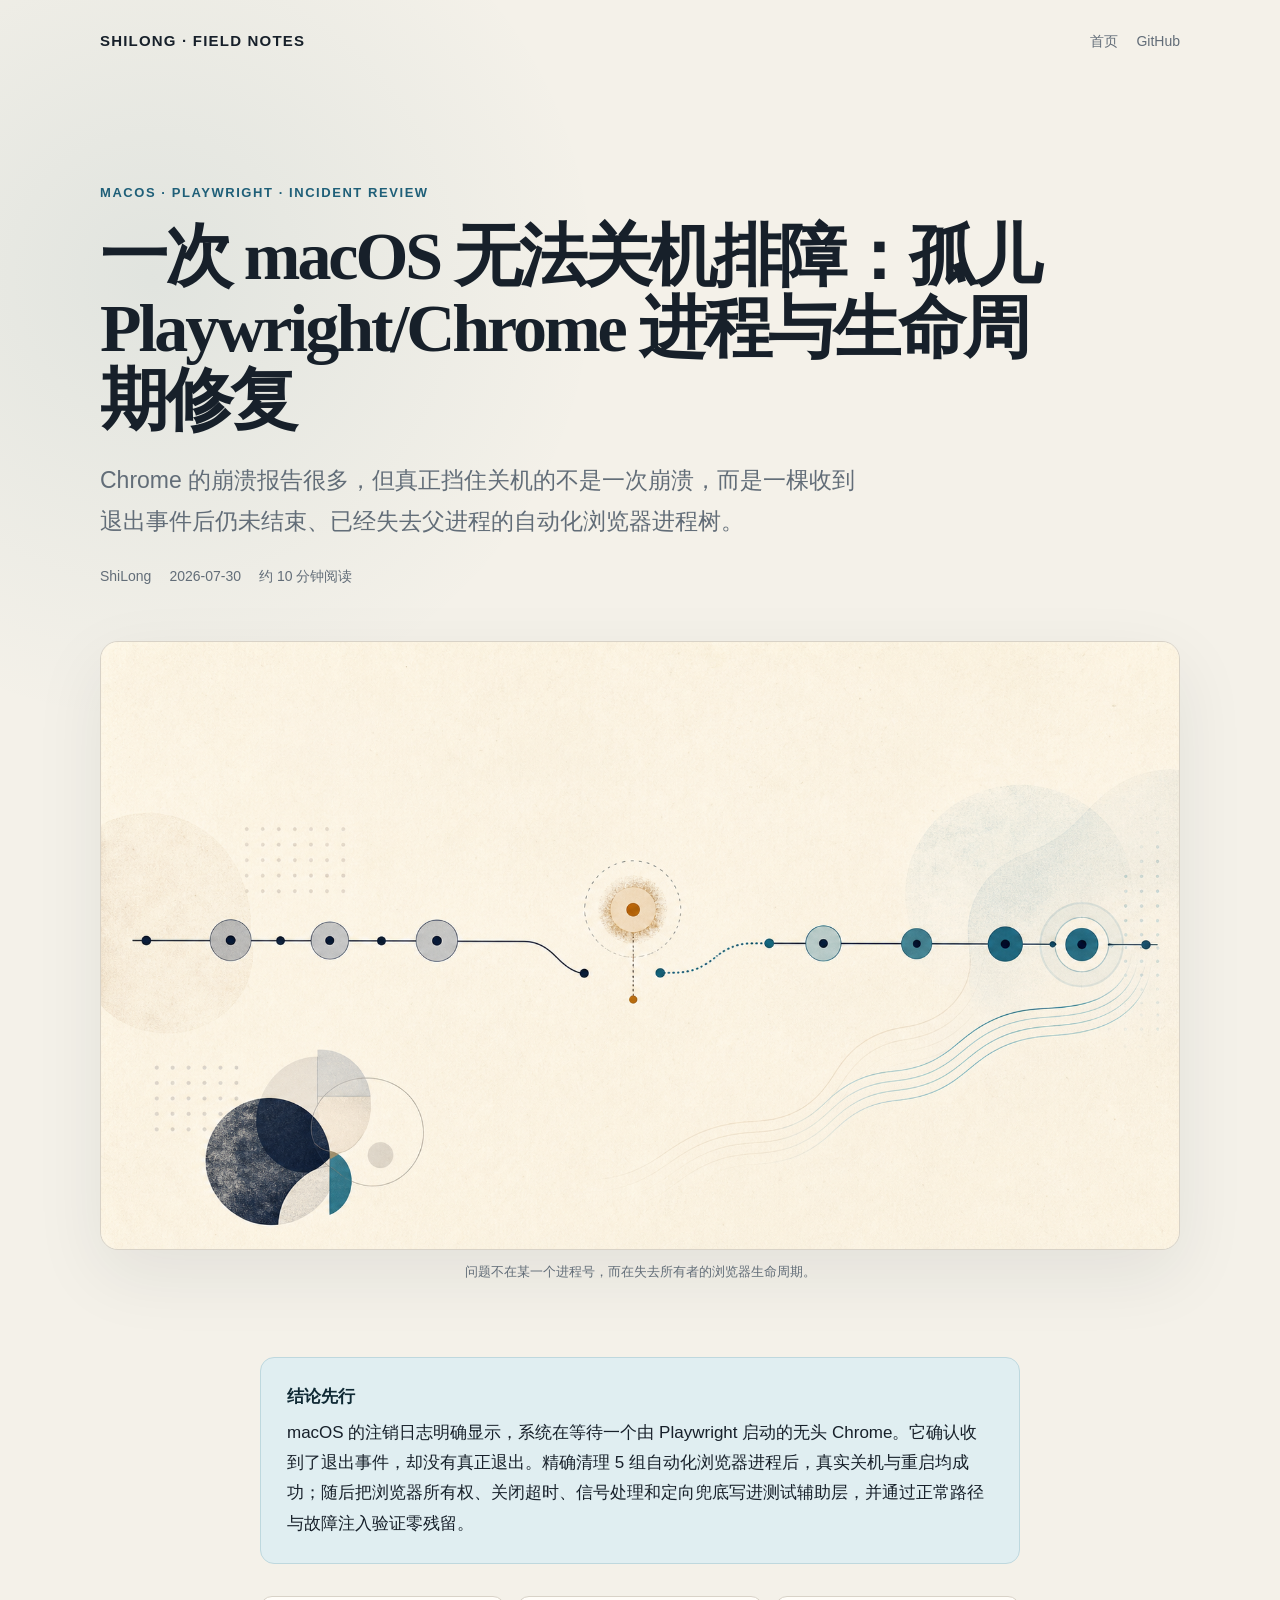
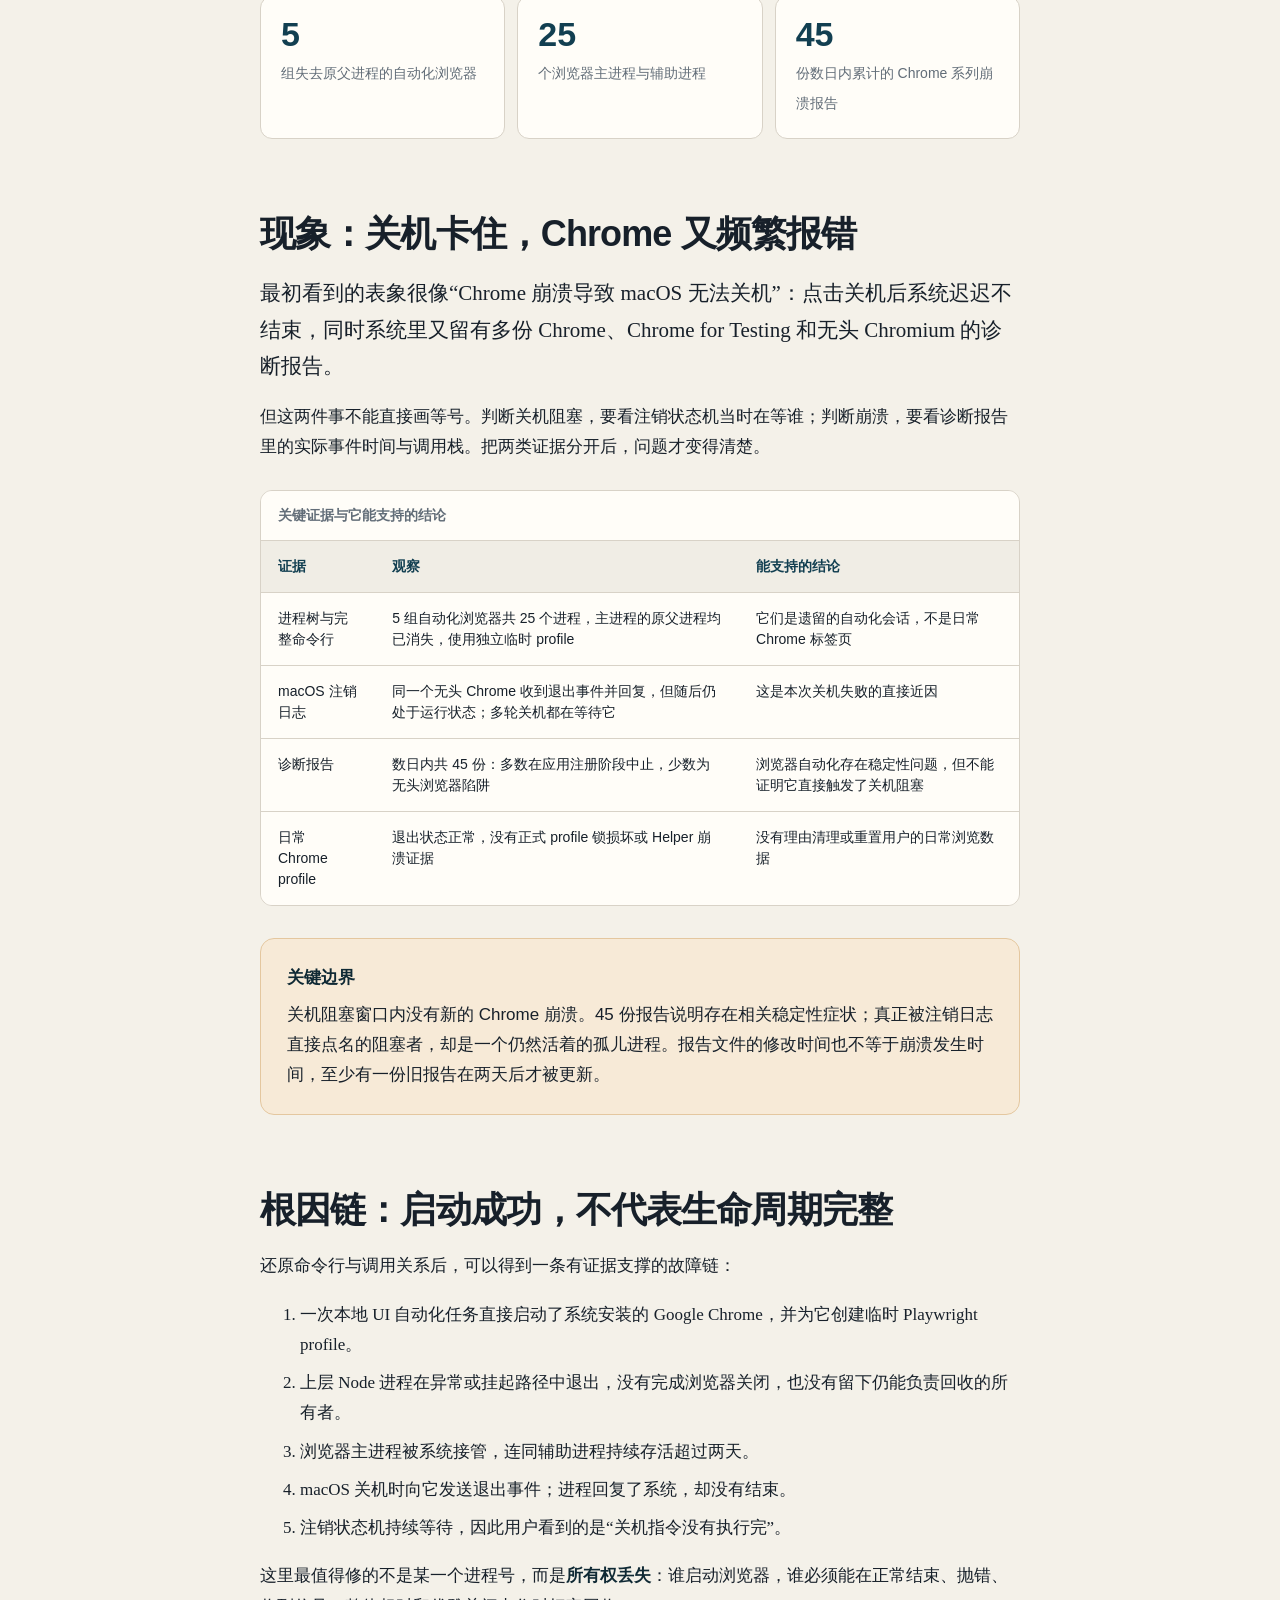
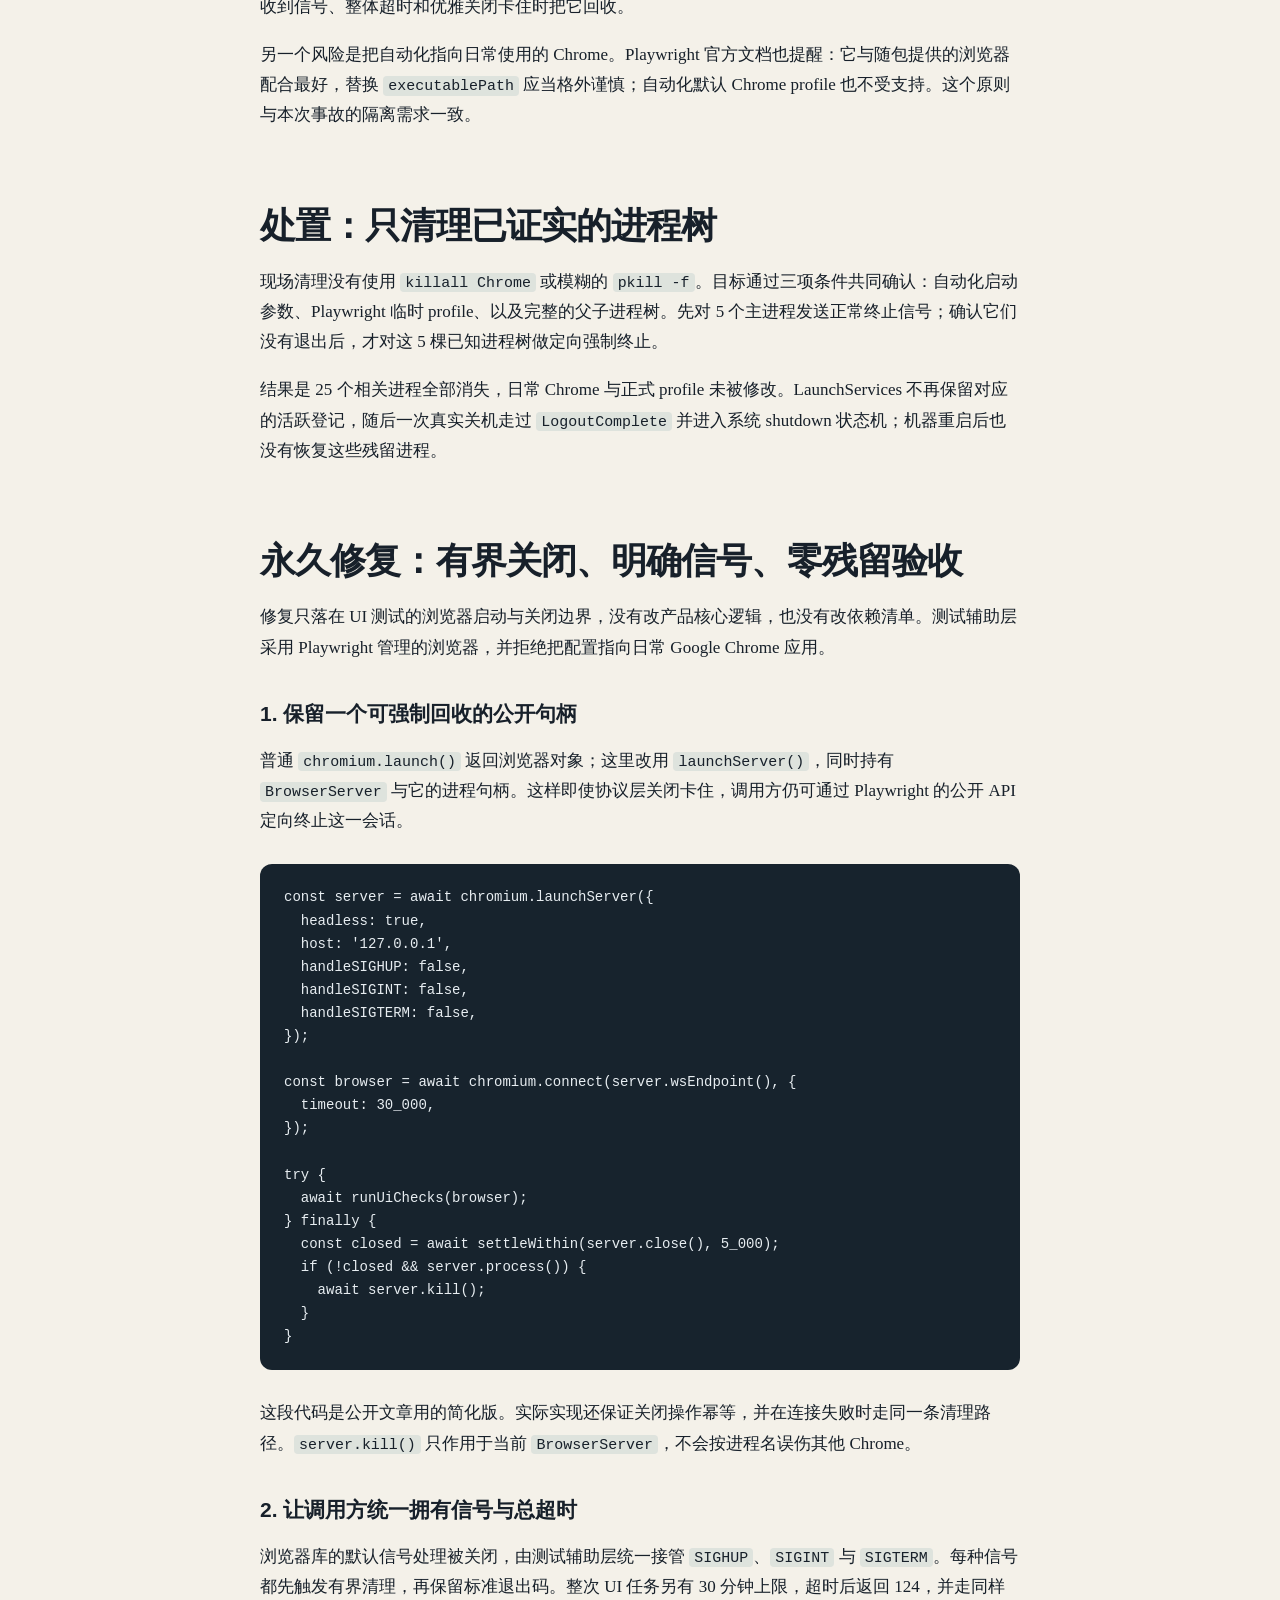
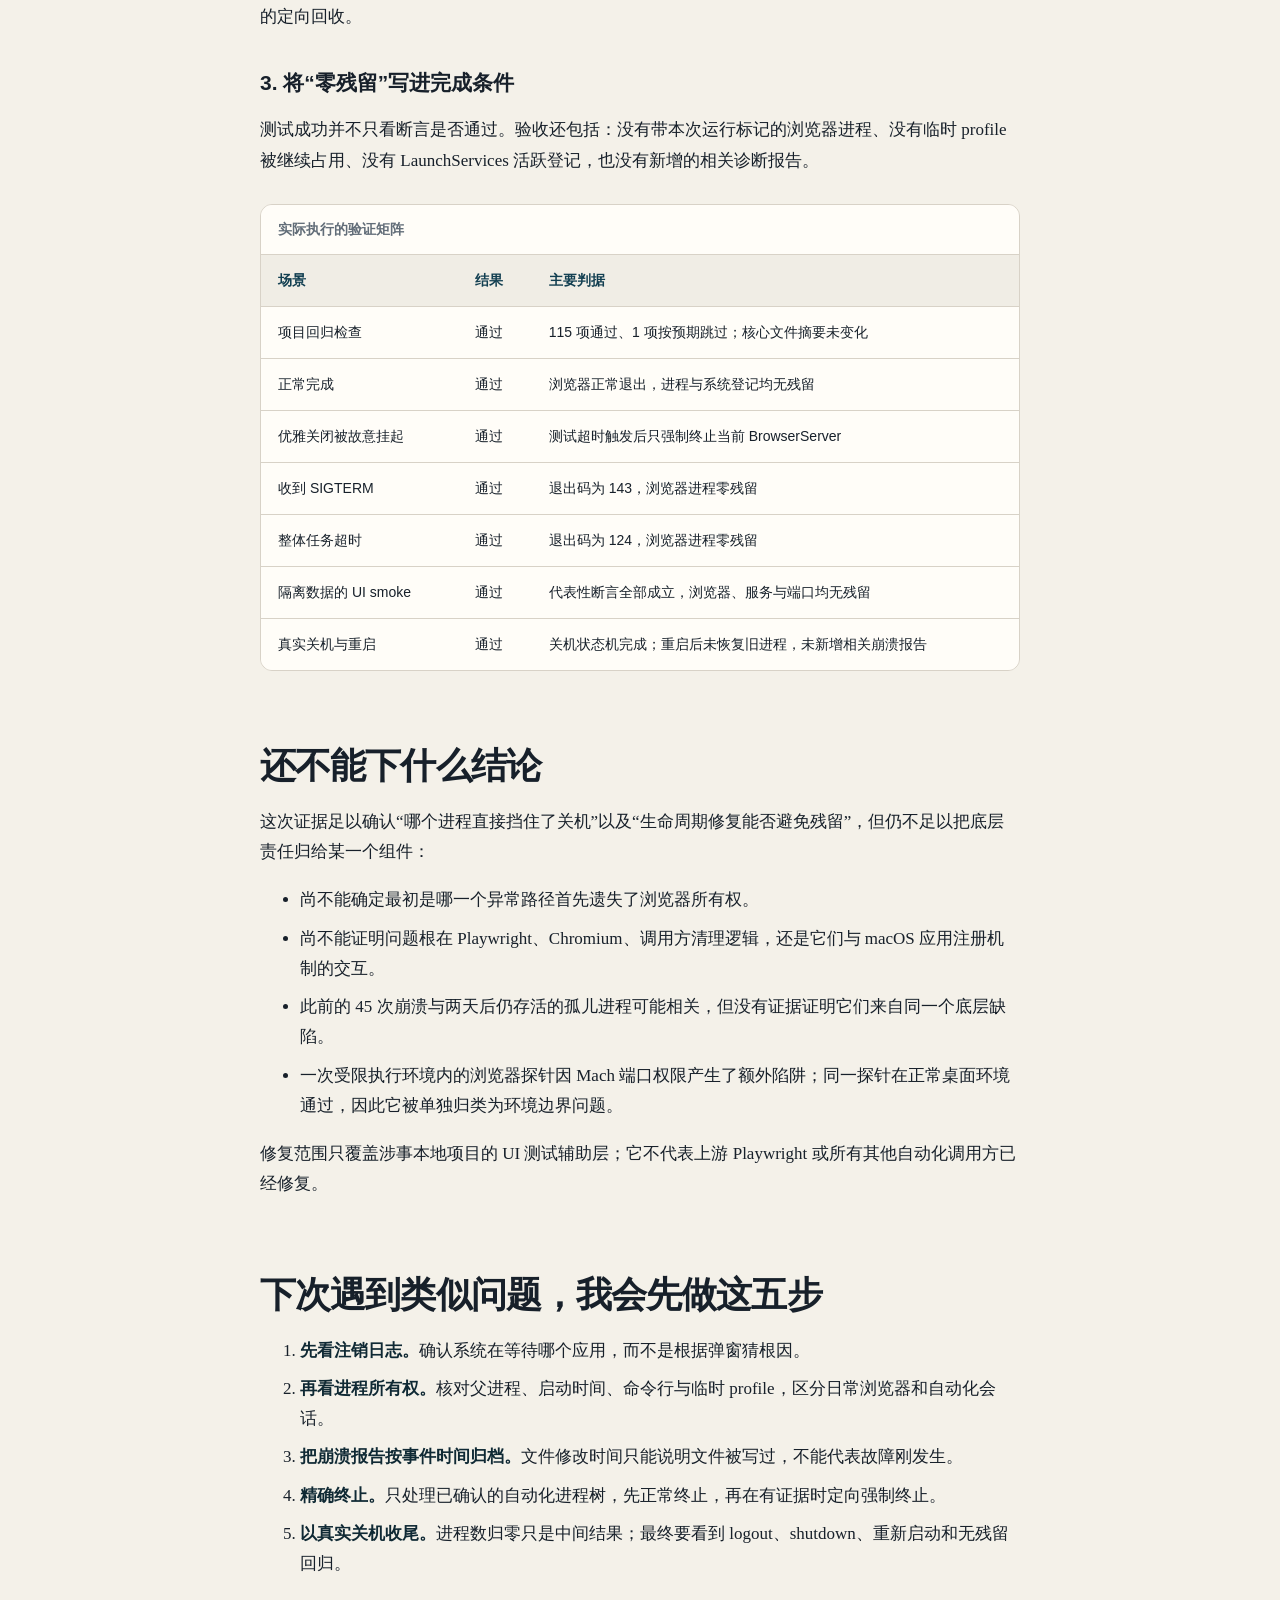
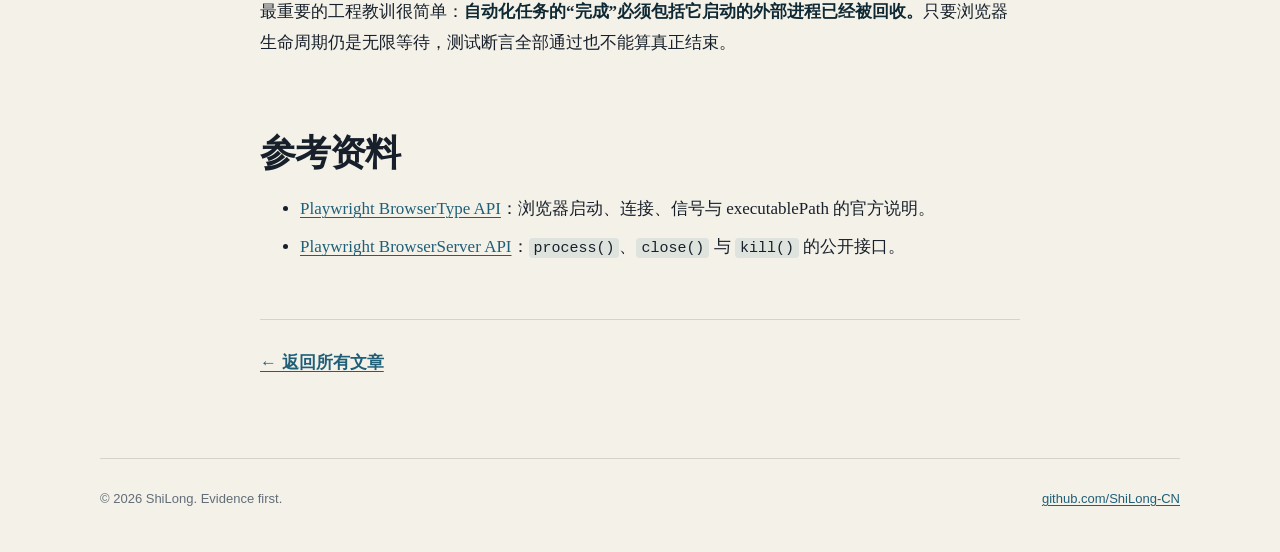
==== posts/macos-shutdown-playwright-chrome/index.html @ 4152e501 "Publish incident review blog" ====
<!doctype html>
<html lang="zh-CN">
<head>
  <meta charset="utf-8">
  <meta name="viewport" content="width=device-width, initial-scale=1">
  <title>一次 macOS 无法关机排障：孤儿 Playwright/Chrome 进程与生命周期修复</title>
  <meta name="description" content="从注销日志、崩溃报告和进程树出发，定位阻塞 macOS 关机的孤儿 Playwright/Chrome 进程，并用有界关闭与故障注入完成修复。">
  <meta name="theme-color" content="#f4f1e9">
  <link rel="icon" href="../../assets/favicon.svg" type="image/svg+xml">
  <link rel="canonical" href="https://shilong-cn.github.io/posts/macos-shutdown-playwright-chrome/">
  <meta property="og:type" content="article">
  <meta property="og:title" content="一次 macOS 无法关机排障：孤儿 Playwright/Chrome 进程与生命周期修复">
  <meta property="og:description" content="区分浏览器崩溃与仍在存活的关机阻塞进程，再用可复现的故障注入验证生命周期修复。">
  <meta property="og:url" content="https://shilong-cn.github.io/posts/macos-shutdown-playwright-chrome/">
  <meta property="og:image" content="https://shilong-cn.github.io/assets/macos-shutdown-playwright-chrome.png">
  <meta property="og:image:width" content="1672">
  <meta property="og:image:height" content="941">
  <meta property="og:image:alt" content="一条进程流被孤立节点中断后重新连接的抽象插画">
  <meta property="article:published_time" content="2026-07-30">
  <meta property="article:author" content="ShiLong">
  <meta name="twitter:card" content="summary">
  <meta name="twitter:image" content="https://shilong-cn.github.io/assets/macos-shutdown-playwright-chrome.png">
  <link rel="stylesheet" href="../../assets/styles.css">
  <script type="application/ld+json">
  {
    "@context": "https://schema.org",
    "@type": "BlogPosting",
    "headline": "一次 macOS 无法关机排障：孤儿 Playwright/Chrome 进程与生命周期修复",
    "description": "从注销日志、崩溃报告和进程树出发，定位阻塞 macOS 关机的孤儿 Playwright/Chrome 进程，并用有界关闭与故障注入完成修复。",
    "datePublished": "2026-07-30",
    "dateModified": "2026-07-30",
    "author": {
      "@type": "Person",
      "name": "ShiLong",
      "url": "https://github.com/ShiLong-CN"
    },
    "mainEntityOfPage": "https://shilong-cn.github.io/posts/macos-shutdown-playwright-chrome/"
  }
  </script>
</head>
<body>
  <a class="skip-link" href="#article">跳到正文</a>
  <header class="site-header">
    <a class="brand" href="../../">ShiLong · Field Notes</a>
    <nav class="site-nav" aria-label="主导航">
      <a href="../../">首页</a>
      <a href="https://github.com/ShiLong-CN" rel="me">GitHub</a>
    </nav>
  </header>

  <main id="article" class="article-shell">
    <article>
      <header class="article-header">
        <p class="eyebrow">macOS · Playwright · Incident review</p>
        <h1>一次 macOS 无法关机排障：孤儿 Playwright/Chrome 进程与生命周期修复</h1>
        <p class="article-deck">Chrome 的崩溃报告很多，但真正挡住关机的不是一次崩溃，而是一棵收到退出事件后仍未结束、已经失去父进程的自动化浏览器进程树。</p>
        <div class="article-meta">
          <span>ShiLong</span>
          <time datetime="2026-07-30">2026-07-30</time>
          <span>约 10 分钟阅读</span>
        </div>
      </header>

      <figure class="article-cover">
        <img src="../../assets/macos-shutdown-playwright-chrome.png" width="1672" height="941" alt="一条进程流被孤立节点中断，随后重新接回稳定路径的抽象插画" fetchpriority="high">
        <figcaption>问题不在某一个进程号，而在失去所有者的浏览器生命周期。</figcaption>
      </figure>

      <div class="article-body">
        <aside class="summary-box" aria-label="结论摘要">
          <strong>结论先行</strong>
          macOS 的注销日志明确显示，系统在等待一个由 Playwright 启动的无头 Chrome。它确认收到了退出事件，却没有真正退出。精确清理 5 组自动化浏览器进程后，真实关机与重启均成功；随后把浏览器所有权、关闭超时、信号处理和定向兜底写进测试辅助层，并通过正常路径与故障注入验证零残留。
        </aside>

        <div class="evidence-grid" aria-label="关键数字">
          <div class="metric"><b>5</b><span>组失去原父进程的自动化浏览器</span></div>
          <div class="metric"><b>25</b><span>个浏览器主进程与辅助进程</span></div>
          <div class="metric"><b>45</b><span>份数日内累计的 Chrome 系列崩溃报告</span></div>
        </div>

        <h2 id="symptom">现象：关机卡住，Chrome 又频繁报错</h2>

        <p>最初看到的表象很像“Chrome 崩溃导致 macOS 无法关机”：点击关机后系统迟迟不结束，同时系统里又留有多份 Chrome、Chrome for Testing 和无头 Chromium 的诊断报告。</p>

        <p>但这两件事不能直接画等号。判断关机阻塞，要看注销状态机当时在等谁；判断崩溃，要看诊断报告里的实际事件时间与调用栈。把两类证据分开后，问题才变得清楚。</p>

        <div class="table-wrap" role="region" aria-label="关键证据表" tabindex="0">
          <table>
            <caption>关键证据与它能支持的结论</caption>
            <thead>
              <tr>
                <th scope="col">证据</th>
                <th scope="col">观察</th>
                <th scope="col">能支持的结论</th>
              </tr>
            </thead>
            <tbody>
              <tr>
                <td>进程树与完整命令行</td>
                <td>5 组自动化浏览器共 25 个进程，主进程的原父进程均已消失，使用独立临时 profile</td>
                <td>它们是遗留的自动化会话，不是日常 Chrome 标签页</td>
              </tr>
              <tr>
                <td>macOS 注销日志</td>
                <td>同一个无头 Chrome 收到退出事件并回复，但随后仍处于运行状态；多轮关机都在等待它</td>
                <td>这是本次关机失败的直接近因</td>
              </tr>
              <tr>
                <td>诊断报告</td>
                <td>数日内共 45 份：多数在应用注册阶段中止，少数为无头浏览器陷阱</td>
                <td>浏览器自动化存在稳定性问题，但不能证明它直接触发了关机阻塞</td>
              </tr>
              <tr>
                <td>日常 Chrome profile</td>
                <td>退出状态正常，没有正式 profile 锁损坏或 Helper 崩溃证据</td>
                <td>没有理由清理或重置用户的日常浏览数据</td>
              </tr>
            </tbody>
          </table>
        </div>

        <aside class="boundary-box" aria-label="因果边界">
          <strong>关键边界</strong>
          关机阻塞窗口内没有新的 Chrome 崩溃。45 份报告说明存在相关稳定性症状；真正被注销日志直接点名的阻塞者，却是一个仍然活着的孤儿进程。报告文件的修改时间也不等于崩溃发生时间，至少有一份旧报告在两天后才被更新。
        </aside>

        <h2 id="chain">根因链：启动成功，不代表生命周期完整</h2>

        <p>还原命令行与调用关系后，可以得到一条有证据支撑的故障链：</p>

        <ol>
          <li>一次本地 UI 自动化任务直接启动了系统安装的 Google Chrome，并为它创建临时 Playwright profile。</li>
          <li>上层 Node 进程在异常或挂起路径中退出，没有完成浏览器关闭，也没有留下仍能负责回收的所有者。</li>
          <li>浏览器主进程被系统接管，连同辅助进程持续存活超过两天。</li>
          <li>macOS 关机时向它发送退出事件；进程回复了系统，却没有结束。</li>
          <li>注销状态机持续等待，因此用户看到的是“关机指令没有执行完”。</li>
        </ol>

        <p>这里最值得修的不是某一个进程号，而是<strong>所有权丢失</strong>：谁启动浏览器，谁必须能在正常结束、抛错、收到信号、整体超时和优雅关闭卡住时把它回收。</p>

        <p>另一个风险是把自动化指向日常使用的 Chrome。Playwright 官方文档也提醒：它与随包提供的浏览器配合最好，替换 <code>executablePath</code> 应当格外谨慎；自动化默认 Chrome profile 也不受支持。这个原则与本次事故的隔离需求一致。</p>

        <h2 id="cleanup">处置：只清理已证实的进程树</h2>

        <p>现场清理没有使用 <code>killall Chrome</code> 或模糊的 <code>pkill -f</code>。目标通过三项条件共同确认：自动化启动参数、Playwright 临时 profile、以及完整的父子进程树。先对 5 个主进程发送正常终止信号；确认它们没有退出后，才对这 5 棵已知进程树做定向强制终止。</p>

        <p>结果是 25 个相关进程全部消失，日常 Chrome 与正式 profile 未被修改。LaunchServices 不再保留对应的活跃登记，随后一次真实关机走过 <code>LogoutComplete</code> 并进入系统 shutdown 状态机；机器重启后也没有恢复这些残留进程。</p>

        <h2 id="fix">永久修复：有界关闭、明确信号、零残留验收</h2>

        <p>修复只落在 UI 测试的浏览器启动与关闭边界，没有改产品核心逻辑，也没有改依赖清单。测试辅助层采用 Playwright 管理的浏览器，并拒绝把配置指向日常 Google Chrome 应用。</p>

        <h3>1. 保留一个可强制回收的公开句柄</h3>

        <p>普通 <code>chromium.launch()</code> 返回浏览器对象；这里改用 <code>launchServer()</code>，同时持有 <code>BrowserServer</code> 与它的进程句柄。这样即使协议层关闭卡住，调用方仍可通过 Playwright 的公开 API 定向终止这一会话。</p>

        <pre tabindex="0" aria-label="简化后的 Playwright 生命周期代码"><code>const server = await chromium.launchServer({
  headless: true,
  host: '127.0.0.1',
  handleSIGHUP: false,
  handleSIGINT: false,
  handleSIGTERM: false,
});

const browser = await chromium.connect(server.wsEndpoint(), {
  timeout: 30_000,
});

try {
  await runUiChecks(browser);
} finally {
  const closed = await settleWithin(server.close(), 5_000);
  if (!closed &amp;&amp; server.process()) {
    await server.kill();
  }
}</code></pre>

        <p>这段代码是公开文章用的简化版。实际实现还保证关闭操作幂等，并在连接失败时走同一条清理路径。<code>server.kill()</code> 只作用于当前 <code>BrowserServer</code>，不会按进程名误伤其他 Chrome。</p>

        <h3>2. 让调用方统一拥有信号与总超时</h3>

        <p>浏览器库的默认信号处理被关闭，由测试辅助层统一接管 <code>SIGHUP</code>、<code>SIGINT</code> 与 <code>SIGTERM</code>。每种信号都先触发有界清理，再保留标准退出码。整次 UI 任务另有 30 分钟上限，超时后返回 124，并走同样的定向回收。</p>

        <h3>3. 将“零残留”写进完成条件</h3>

        <p>测试成功并不只看断言是否通过。验收还包括：没有带本次运行标记的浏览器进程、没有临时 profile 被继续占用、没有 LaunchServices 活跃登记，也没有新增的相关诊断报告。</p>

        <div class="table-wrap" role="region" aria-label="修复验证矩阵" tabindex="0">
          <table>
            <caption>实际执行的验证矩阵</caption>
            <thead>
              <tr>
                <th scope="col">场景</th>
                <th scope="col">结果</th>
                <th scope="col">主要判据</th>
              </tr>
            </thead>
            <tbody>
              <tr>
                <td>项目回归检查</td>
                <td>通过</td>
                <td>115 项通过、1 项按预期跳过；核心文件摘要未变化</td>
              </tr>
              <tr>
                <td>正常完成</td>
                <td>通过</td>
                <td>浏览器正常退出，进程与系统登记均无残留</td>
              </tr>
              <tr>
                <td>优雅关闭被故意挂起</td>
                <td>通过</td>
                <td>测试超时触发后只强制终止当前 BrowserServer</td>
              </tr>
              <tr>
                <td>收到 SIGTERM</td>
                <td>通过</td>
                <td>退出码为 143，浏览器进程零残留</td>
              </tr>
              <tr>
                <td>整体任务超时</td>
                <td>通过</td>
                <td>退出码为 124，浏览器进程零残留</td>
              </tr>
              <tr>
                <td>隔离数据的 UI smoke</td>
                <td>通过</td>
                <td>代表性断言全部成立，浏览器、服务与端口均无残留</td>
              </tr>
              <tr>
                <td>真实关机与重启</td>
                <td>通过</td>
                <td>关机状态机完成；重启后未恢复旧进程，未新增相关崩溃报告</td>
              </tr>
            </tbody>
          </table>
        </div>

        <h2 id="limits">还不能下什么结论</h2>

        <p>这次证据足以确认“哪个进程直接挡住了关机”以及“生命周期修复能否避免残留”，但仍不足以把底层责任归给某一个组件：</p>

        <ul>
          <li>尚不能确定最初是哪一个异常路径首先遗失了浏览器所有权。</li>
          <li>尚不能证明问题根在 Playwright、Chromium、调用方清理逻辑，还是它们与 macOS 应用注册机制的交互。</li>
          <li>此前的 45 次崩溃与两天后仍存活的孤儿进程可能相关，但没有证据证明它们来自同一个底层缺陷。</li>
          <li>一次受限执行环境内的浏览器探针因 Mach 端口权限产生了额外陷阱；同一探针在正常桌面环境通过，因此它被单独归类为环境边界问题。</li>
        </ul>

        <p>修复范围只覆盖涉事本地项目的 UI 测试辅助层；它不代表上游 Playwright 或所有其他自动化调用方已经修复。</p>

        <h2 id="checklist">下次遇到类似问题，我会先做这五步</h2>

        <ol>
          <li><strong>先看注销日志。</strong>确认系统在等待哪个应用，而不是根据弹窗猜根因。</li>
          <li><strong>再看进程所有权。</strong>核对父进程、启动时间、命令行与临时 profile，区分日常浏览器和自动化会话。</li>
          <li><strong>把崩溃报告按事件时间归档。</strong>文件修改时间只能说明文件被写过，不能代表故障刚发生。</li>
          <li><strong>精确终止。</strong>只处理已确认的自动化进程树，先正常终止，再在有证据时定向强制终止。</li>
          <li><strong>以真实关机收尾。</strong>进程数归零只是中间结果；最终要看到 logout、shutdown、重新启动和无残留回归。</li>
        </ol>

        <p>最重要的工程教训很简单：<strong>自动化任务的“完成”必须包括它启动的外部进程已经被回收。</strong>只要浏览器生命周期仍是无限等待，测试断言全部通过也不能算真正结束。</p>

        <h2 id="references">参考资料</h2>

        <ul>
          <li><a href="https://playwright.dev/docs/api/class-browsertype">Playwright BrowserType API</a>：浏览器启动、连接、信号与 executablePath 的官方说明。</li>
          <li><a href="https://playwright.dev/docs/api/class-browserserver">Playwright BrowserServer API</a>：<code>process()</code>、<code>close()</code> 与 <code>kill()</code> 的公开接口。</li>
        </ul>
      </div>

      <nav class="article-nav" aria-label="文章导航">
        <a href="../../">← 返回所有文章</a>
      </nav>
    </article>
  </main>

  <footer class="site-footer">
    <p>© 2026 ShiLong. Evidence first.</p>
    <p><a href="https://github.com/ShiLong-CN">github.com/ShiLong-CN</a></p>
  </footer>
</body>
</html>
---- assets/styles.css ----
:root {
  color-scheme: light;
  --bg: #f4f1e9;
  --paper: #fffdf8;
  --ink: #17202a;
  --muted: #626d78;
  --line: #d8d2c7;
  --accent: #1f5f78;
  --accent-dark: #123f51;
  --accent-soft: #e0eef1;
  --warning: #9a5a16;
  --warning-soft: #f7ead7;
  --code: #17232d;
  --code-ink: #e7edf1;
  --shadow: 0 24px 70px rgba(29, 38, 45, 0.08);
  --radius: 18px;
  --content: 760px;
  --wide: 1080px;
}

* {
  box-sizing: border-box;
}

html {
  scroll-behavior: smooth;
}

body {
  margin: 0;
  background:
    radial-gradient(circle at 12% 4%, rgba(31, 95, 120, 0.09), transparent 28rem),
    var(--bg);
  color: var(--ink);
  font-family: -apple-system, BlinkMacSystemFont, "Segoe UI", "Noto Sans SC", "PingFang SC", "Hiragino Sans GB", sans-serif;
  font-size: 17px;
  line-height: 1.78;
  text-rendering: optimizeLegibility;
  overflow-wrap: anywhere;
}

a {
  color: var(--accent);
  text-decoration-thickness: 1px;
  text-underline-offset: 0.18em;
}

a:hover {
  color: var(--accent-dark);
}

a:focus-visible,
button:focus-visible {
  outline: 3px solid rgba(31, 95, 120, 0.35);
  outline-offset: 4px;
  border-radius: 4px;
}

.skip-link {
  position: fixed;
  top: 12px;
  left: 12px;
  z-index: 20;
  padding: 8px 12px;
  background: var(--ink);
  color: #fff;
  transform: translateY(-180%);
}

.skip-link:focus {
  transform: translateY(0);
}

.site-header,
.site-footer {
  width: min(calc(100% - 40px), var(--wide));
  margin-inline: auto;
}

.site-header {
  display: flex;
  align-items: center;
  justify-content: space-between;
  gap: 20px;
  padding: 28px 0 18px;
}

.brand {
  color: var(--ink);
  font-size: 15px;
  font-weight: 760;
  letter-spacing: 0.08em;
  text-decoration: none;
  text-transform: uppercase;
}

.site-nav {
  display: flex;
  gap: 18px;
  font-size: 14px;
}

.site-nav a {
  color: var(--muted);
  text-decoration: none;
}

.shell {
  width: min(calc(100% - 40px), var(--wide));
  margin: 0 auto 72px;
}

.hero {
  padding: clamp(62px, 11vw, 126px) 0 clamp(54px, 8vw, 92px);
  border-bottom: 1px solid var(--line);
}

.eyebrow,
.kicker {
  margin: 0 0 16px;
  color: var(--accent);
  font-size: 13px;
  font-weight: 780;
  letter-spacing: 0.12em;
  text-transform: uppercase;
}

.hero h1,
.article-header h1 {
  max-width: 950px;
  margin: 0;
  font-family: ui-serif, "Songti SC", "STSong", Georgia, serif;
  font-size: clamp(42px, 7vw, 78px);
  font-weight: 650;
  letter-spacing: -0.045em;
  line-height: 1.06;
}

.hero-copy {
  max-width: 660px;
  margin: 28px 0 0;
  color: var(--muted);
  font-size: clamp(18px, 2.2vw, 22px);
}

.post-list {
  padding: 54px 0 0;
}

.section-label {
  margin: 0 0 22px;
  color: var(--muted);
  font-size: 13px;
  font-weight: 760;
  letter-spacing: 0.1em;
  text-transform: uppercase;
}

.post-card {
  display: grid;
  grid-template-columns: minmax(0, 1fr) auto;
  gap: 36px;
  align-items: end;
  padding: clamp(24px, 4vw, 42px);
  background: var(--paper);
  border: 1px solid rgba(216, 210, 199, 0.9);
  border-radius: var(--radius);
  box-shadow: var(--shadow);
}

.post-card h2 {
  max-width: 760px;
  margin: 8px 0 14px;
  font-family: ui-serif, "Songti SC", "STSong", Georgia, serif;
  font-size: clamp(28px, 4.2vw, 46px);
  line-height: 1.18;
}

.post-card h2 a {
  color: var(--ink);
  text-decoration: none;
}

.post-card h2 a:hover {
  color: var(--accent);
}

.post-card p {
  max-width: 690px;
  margin: 0;
  color: var(--muted);
}

.post-date {
  color: var(--muted);
  font-size: 14px;
  white-space: nowrap;
}

.article-shell {
  width: min(calc(100% - 40px), var(--wide));
  margin: 0 auto 80px;
}

.article-header {
  max-width: 940px;
  padding: clamp(54px, 9vw, 108px) 0 52px;
}

.article-header h1 {
  font-size: clamp(38px, 6.5vw, 68px);
}

.article-deck {
  max-width: 760px;
  margin: 24px 0 22px;
  color: var(--muted);
  font-size: clamp(19px, 2.2vw, 23px);
}

.article-meta {
  display: flex;
  flex-wrap: wrap;
  gap: 9px 18px;
  color: var(--muted);
  font-size: 14px;
}

.article-cover {
  margin: 0 0 clamp(44px, 7vw, 74px);
}

.article-cover img {
  display: block;
  width: 100%;
  height: auto;
  background: var(--paper);
  border: 1px solid var(--line);
  border-radius: var(--radius);
  box-shadow: var(--shadow);
}

.article-cover figcaption {
  max-width: var(--content);
  margin: 10px auto 0;
  color: var(--muted);
  font-size: 13px;
  text-align: center;
}

.article-body {
  max-width: var(--content);
  margin-inline: auto;
  font-family: ui-serif, "Songti SC", "STSong", Georgia, serif;
}

.article-body > p:first-of-type {
  font-size: 21px;
  line-height: 1.72;
}

.article-body h2,
.article-body h3 {
  color: var(--ink);
  font-family: -apple-system, BlinkMacSystemFont, "Segoe UI", "Noto Sans SC", "PingFang SC", sans-serif;
  line-height: 1.28;
  scroll-margin-top: 28px;
}

.article-body h2 {
  margin: 64px 0 18px;
  padding-top: 8px;
  font-size: clamp(27px, 3.4vw, 36px);
  letter-spacing: -0.025em;
}

.article-body h3 {
  margin: 38px 0 12px;
  font-size: 21px;
}

.article-body p,
.article-body ul,
.article-body ol {
  margin-block: 18px;
}

.article-body li + li {
  margin-top: 8px;
}

.article-body strong {
  color: #0f2934;
}

.summary-box,
.boundary-box {
  margin: 32px 0;
  padding: 24px 26px;
  border-radius: 14px;
  font-family: -apple-system, BlinkMacSystemFont, "Segoe UI", "Noto Sans SC", "PingFang SC", sans-serif;
}

.summary-box {
  background: var(--accent-soft);
  border: 1px solid #bed8de;
}

.boundary-box {
  background: var(--warning-soft);
  border: 1px solid #e4c79f;
}

.summary-box strong,
.boundary-box strong {
  display: block;
  margin-bottom: 6px;
}

.evidence-grid {
  display: grid;
  grid-template-columns: repeat(3, 1fr);
  gap: 12px;
  margin: 28px 0;
  font-family: -apple-system, BlinkMacSystemFont, "Segoe UI", "Noto Sans SC", "PingFang SC", sans-serif;
}

.metric {
  min-height: 134px;
  padding: 20px;
  background: var(--paper);
  border: 1px solid var(--line);
  border-radius: 12px;
}

.metric b {
  display: block;
  margin-bottom: 7px;
  color: var(--accent-dark);
  font-size: 34px;
  line-height: 1;
}

.metric span {
  color: var(--muted);
  font-size: 14px;
  line-height: 1.45;
}

code,
pre {
  font-family: "SFMono-Regular", Consolas, "Liberation Mono", monospace;
}

code {
  padding: 0.12em 0.34em;
  background: rgba(31, 95, 120, 0.1);
  border-radius: 4px;
  font-size: 0.88em;
}

pre {
  overflow-x: auto;
  margin: 28px 0;
  padding: 22px 24px;
  background: var(--code);
  color: var(--code-ink);
  border-radius: 12px;
  font-size: 14px;
  line-height: 1.65;
  tab-size: 2;
}

pre:focus-visible,
.table-wrap:focus-visible {
  outline: 3px solid rgba(31, 95, 120, 0.35);
  outline-offset: 4px;
}

pre code {
  padding: 0;
  background: transparent;
  color: inherit;
  font-size: inherit;
}

.table-wrap {
  overflow-x: auto;
  margin: 28px 0;
  border: 1px solid var(--line);
  border-radius: 12px;
}

table {
  width: 100%;
  min-width: 640px;
  border-collapse: collapse;
  background: var(--paper);
  font-family: -apple-system, BlinkMacSystemFont, "Segoe UI", "Noto Sans SC", "PingFang SC", sans-serif;
  font-size: 14px;
  line-height: 1.5;
}

caption {
  padding: 14px 17px;
  background: var(--paper);
  border-bottom: 1px solid var(--line);
  color: var(--muted);
  font-weight: 700;
  text-align: left;
}

th,
td {
  padding: 15px 17px;
  border-bottom: 1px solid var(--line);
  text-align: left;
  vertical-align: top;
}

th {
  background: #f0ede5;
  color: var(--accent-dark);
  font-weight: 760;
}

tr:last-child td {
  border-bottom: 0;
}

.article-nav {
  max-width: var(--content);
  margin: 56px auto 0;
  padding-top: 28px;
  border-top: 1px solid var(--line);
}

.article-nav a {
  font-weight: 700;
}

.site-footer {
  display: flex;
  justify-content: space-between;
  gap: 24px;
  padding: 28px 0 42px;
  border-top: 1px solid var(--line);
  color: var(--muted);
  font-size: 13px;
}

.site-footer p {
  margin: 0;
}

@media (max-width: 720px) {
  body {
    font-size: 16px;
  }

  .site-header,
  .site-footer,
  .shell,
  .article-shell {
    width: min(calc(100% - 28px), var(--wide));
  }

  .post-card {
    grid-template-columns: 1fr;
    gap: 18px;
  }

  .evidence-grid {
    grid-template-columns: 1fr;
  }

  .metric {
    min-height: auto;
  }

  .site-footer {
    flex-direction: column;
  }
}

@media (prefers-reduced-motion: reduce) {
  html {
    scroll-behavior: auto;
  }
}

@media print {
  body {
    background: #fff;
  }

  .site-header,
  .site-footer,
  .article-nav,
  .skip-link {
    display: none;
  }

  .article-shell,
  .article-body {
    width: 100%;
    max-width: none;
  }

  a {
    color: inherit;
  }
}
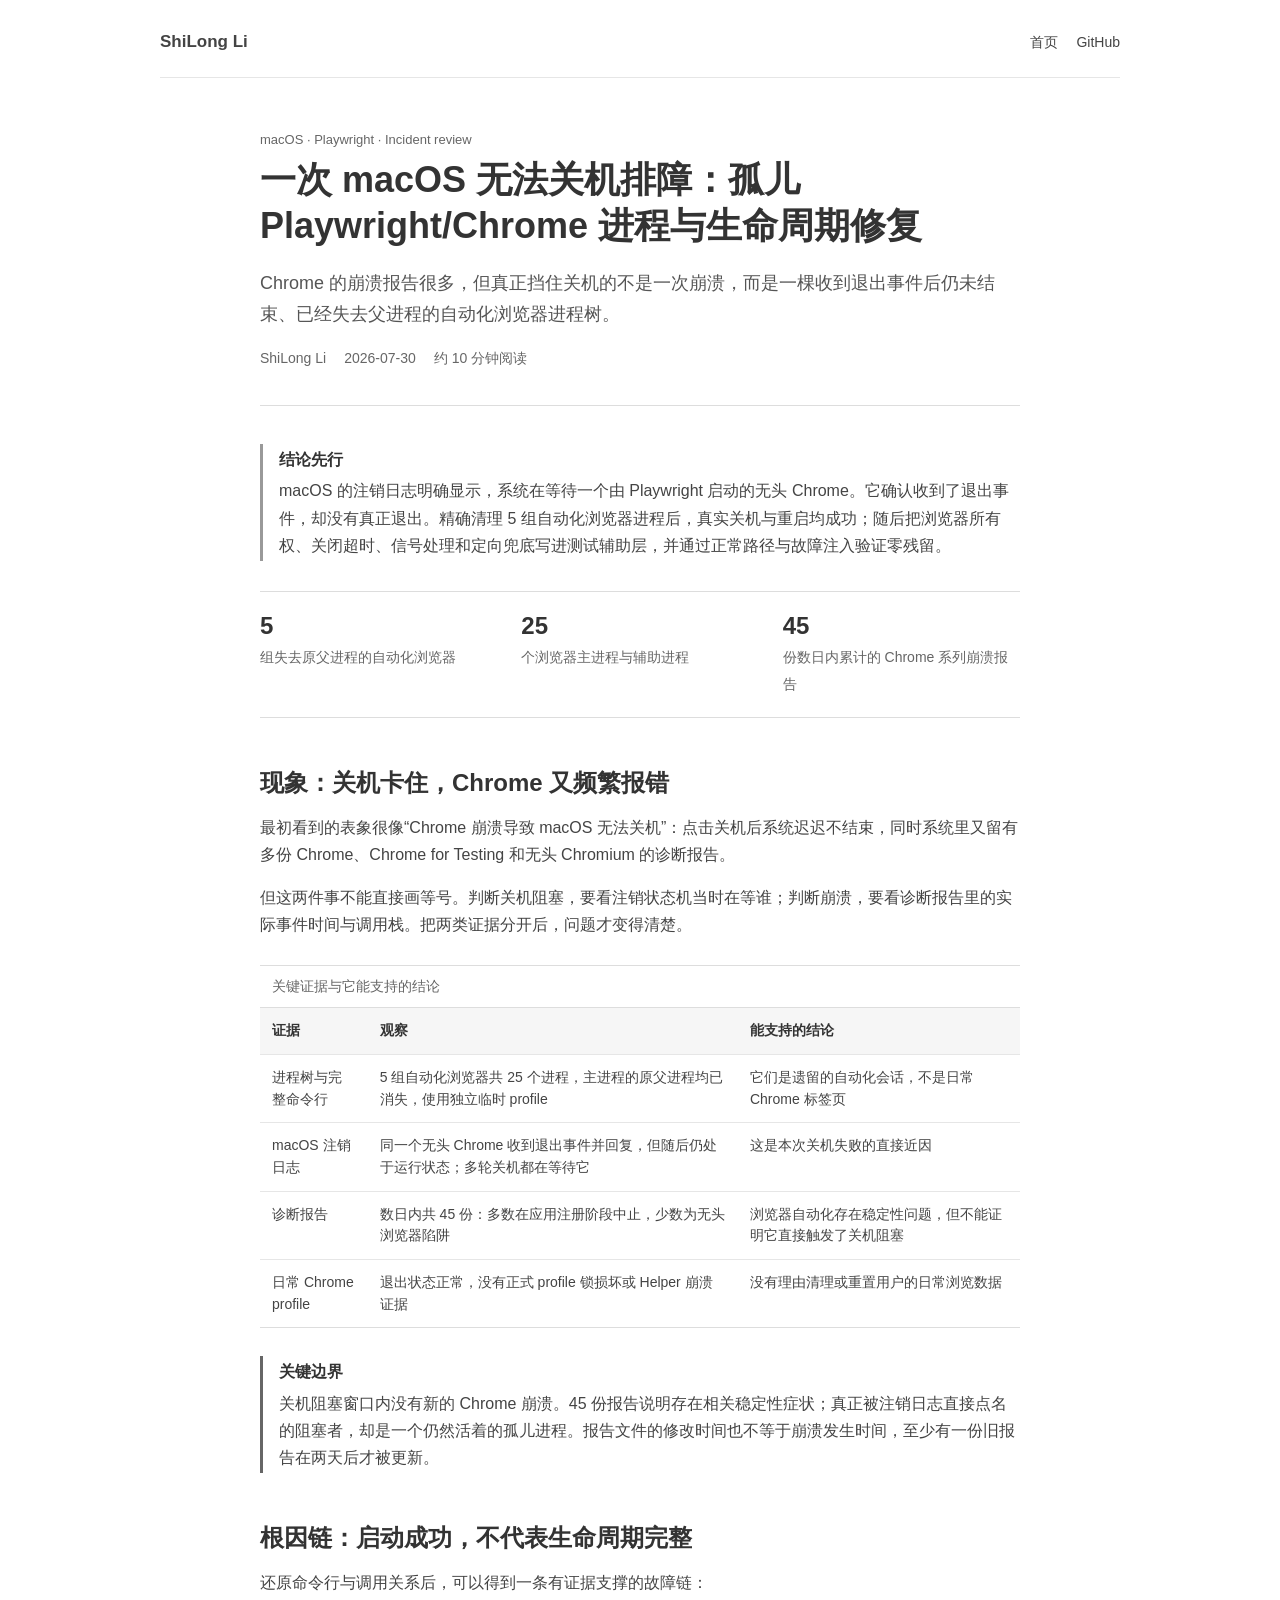
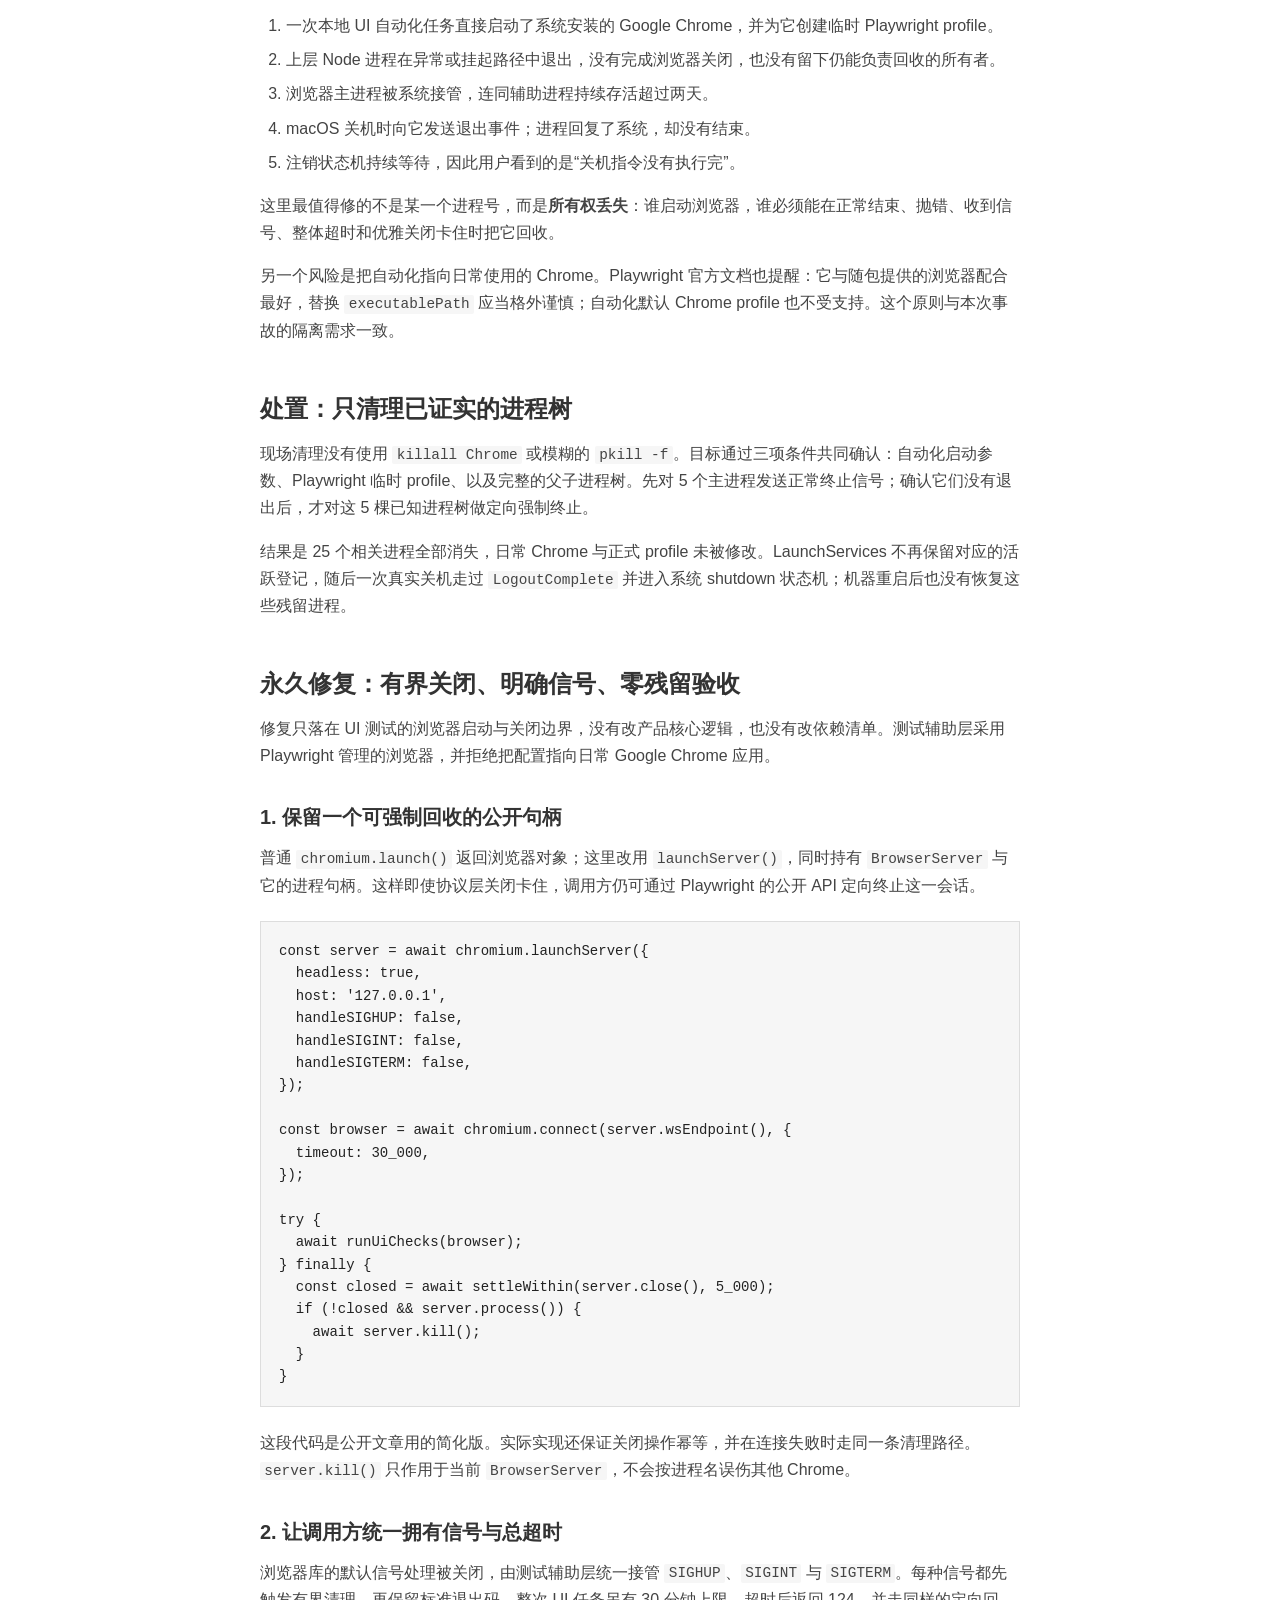
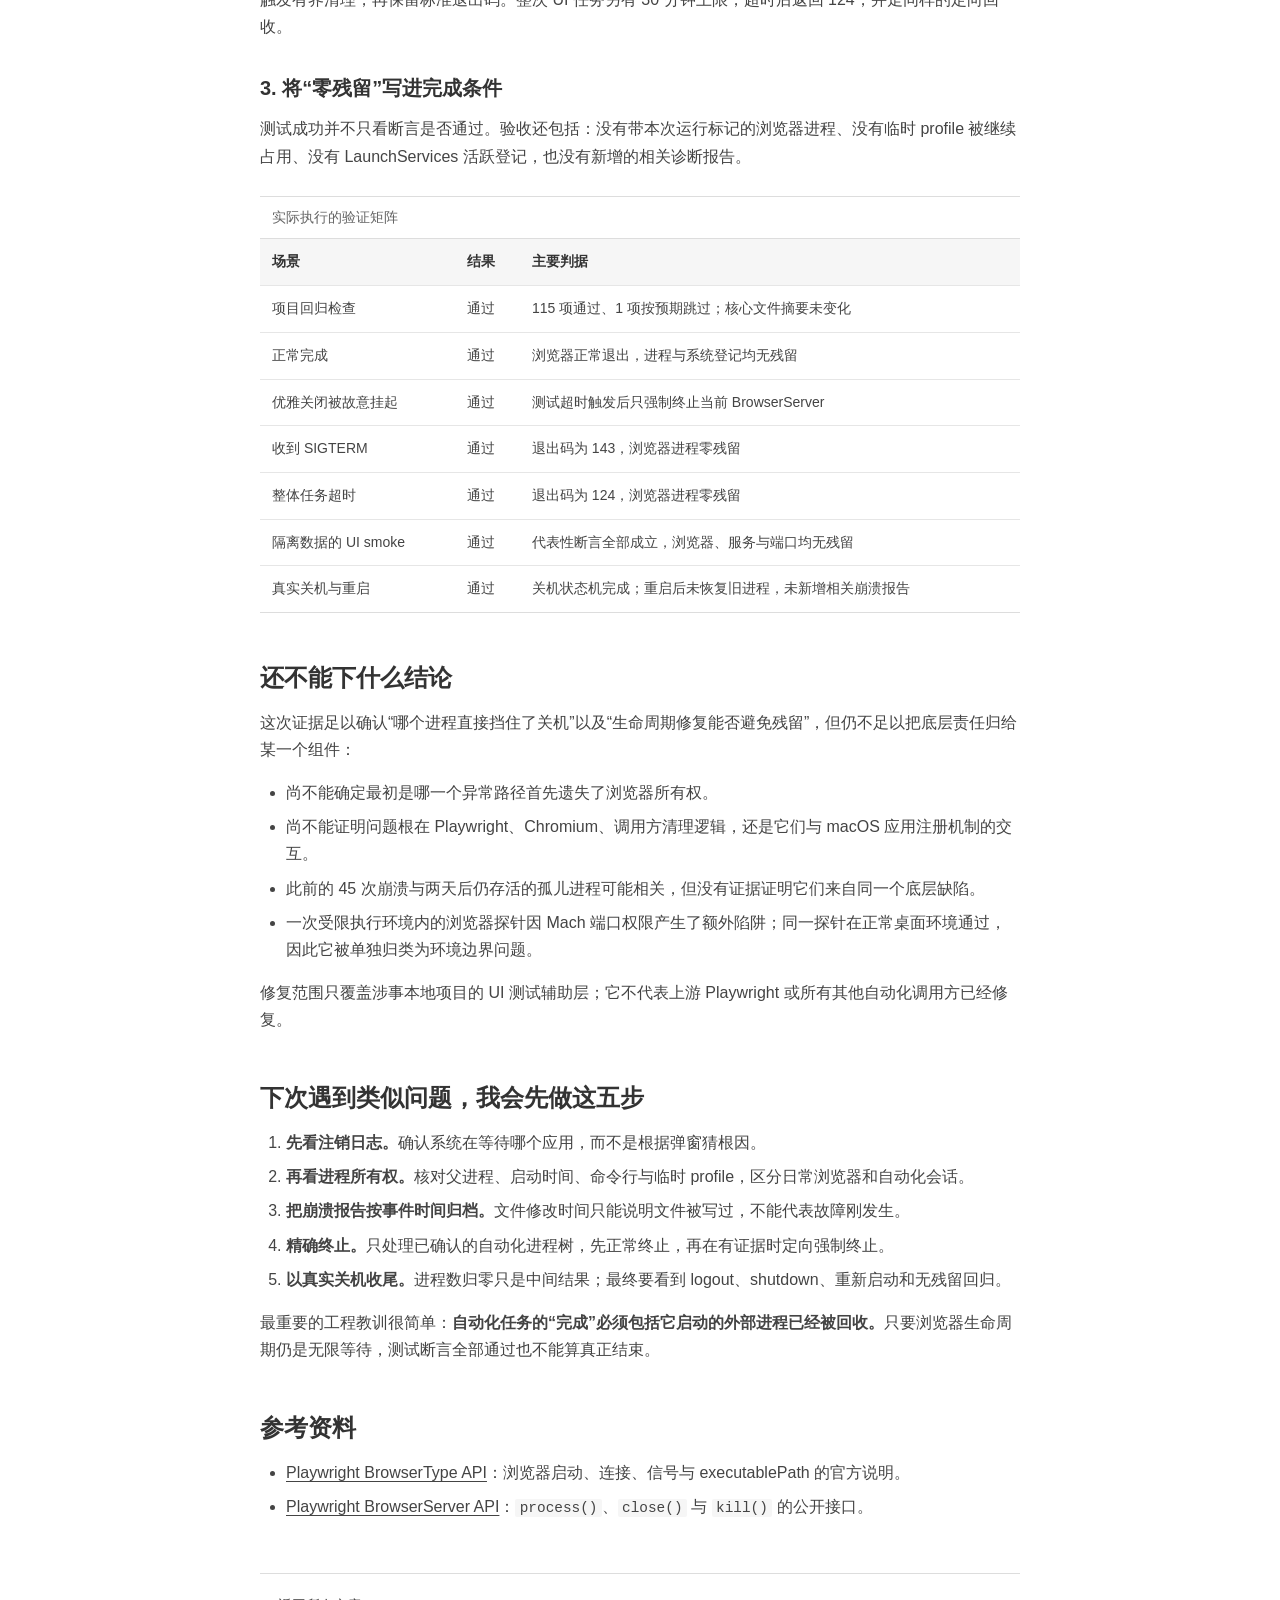
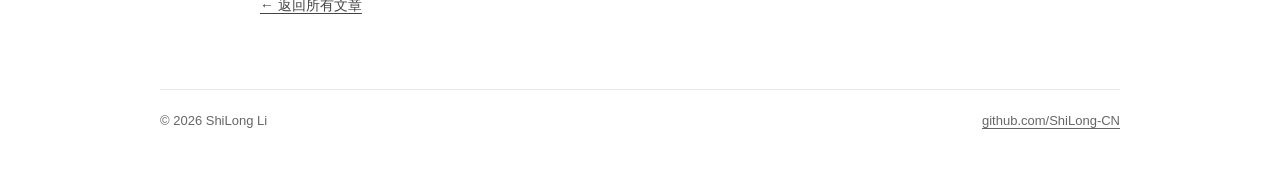
==== commit 93f476f4: "Simplify site design" ====
--- a/posts/macos-shutdown-playwright-chrome/index.html
+++ b/posts/macos-shutdown-playwright-chrome/index.html
@@ -5,7 +5,7 @@
   <meta name="viewport" content="width=device-width, initial-scale=1">
   <title>一次 macOS 无法关机排障：孤儿 Playwright/Chrome 进程与生命周期修复</title>
   <meta name="description" content="从注销日志、崩溃报告和进程树出发，定位阻塞 macOS 关机的孤儿 Playwright/Chrome 进程，并用有界关闭与故障注入完成修复。">
-  <meta name="theme-color" content="#f4f1e9">
+  <meta name="theme-color" content="#ffffff">
   <link rel="icon" href="../../assets/favicon.svg" type="image/svg+xml">
   <link rel="canonical" href="https://shilong-cn.github.io/posts/macos-shutdown-playwright-chrome/">
   <meta property="og:type" content="article">
@@ -17,7 +17,7 @@
   <meta property="og:image:height" content="941">
   <meta property="og:image:alt" content="一条进程流被孤立节点中断后重新连接的抽象插画">
   <meta property="article:published_time" content="2026-07-30">
-  <meta property="article:author" content="ShiLong">
+  <meta property="article:author" content="ShiLong Li">
   <meta name="twitter:card" content="summary">
   <meta name="twitter:image" content="https://shilong-cn.github.io/assets/macos-shutdown-playwright-chrome.png">
   <link rel="stylesheet" href="../../assets/styles.css">
@@ -31,7 +31,7 @@
     "dateModified": "2026-07-30",
     "author": {
       "@type": "Person",
-      "name": "ShiLong",
+      "name": "ShiLong Li",
       "url": "https://github.com/ShiLong-CN"
     },
     "mainEntityOfPage": "https://shilong-cn.github.io/posts/macos-shutdown-playwright-chrome/"
@@ -41,7 +41,7 @@
 <body>
   <a class="skip-link" href="#article">跳到正文</a>
   <header class="site-header">
-    <a class="brand" href="../../">ShiLong · Field Notes</a>
+    <a class="brand" href="../../">ShiLong Li</a>
     <nav class="site-nav" aria-label="主导航">
       <a href="../../">首页</a>
       <a href="https://github.com/ShiLong-CN" rel="me">GitHub</a>
@@ -55,16 +55,11 @@
         <h1>一次 macOS 无法关机排障：孤儿 Playwright/Chrome 进程与生命周期修复</h1>
         <p class="article-deck">Chrome 的崩溃报告很多，但真正挡住关机的不是一次崩溃，而是一棵收到退出事件后仍未结束、已经失去父进程的自动化浏览器进程树。</p>
         <div class="article-meta">
-          <span>ShiLong</span>
+          <span>ShiLong Li</span>
           <time datetime="2026-07-30">2026-07-30</time>
           <span>约 10 分钟阅读</span>
         </div>
       </header>
-
-      <figure class="article-cover">
-        <img src="../../assets/macos-shutdown-playwright-chrome.png" width="1672" height="941" alt="一条进程流被孤立节点中断，随后重新接回稳定路径的抽象插画" fetchpriority="high">
-        <figcaption>问题不在某一个进程号，而在失去所有者的浏览器生命周期。</figcaption>
-      </figure>
 
       <div class="article-body">
         <aside class="summary-box" aria-label="结论摘要">
@@ -275,7 +270,7 @@
   </main>
 
   <footer class="site-footer">
-    <p>© 2026 ShiLong. Evidence first.</p>
+    <p>© 2026 ShiLong Li</p>
     <p><a href="https://github.com/ShiLong-CN">github.com/ShiLong-CN</a></p>
   </footer>
 </body>
--- a/assets/styles.css
+++ b/assets/styles.css
@@ -1,24 +1,17 @@
 :root {
   color-scheme: light;
-  --bg: #f4f1e9;
-  --paper: #fffdf8;
-  --ink: #17202a;
-  --muted: #626d78;
-  --line: #d8d2c7;
-  --accent: #1f5f78;
-  --accent-dark: #123f51;
-  --accent-soft: #e0eef1;
-  --warning: #9a5a16;
-  --warning-soft: #f7ead7;
-  --code: #17232d;
-  --code-ink: #e7edf1;
-  --shadow: 0 24px 70px rgba(29, 38, 45, 0.08);
-  --radius: 18px;
-  --content: 760px;
-  --wide: 1080px;
-}
-
-* {
+  --background: #ffffff;
+  --text: #444444;
+  --muted: #666666;
+  --line: #dddddd;
+  --soft: #f6f6f6;
+  --page-width: 960px;
+  --content-width: 760px;
+}
+
+*,
+*::before,
+*::after {
   box-sizing: border-box;
 }
 
@@ -27,44 +20,47 @@
 }
 
 body {
+  min-height: 100vh;
   margin: 0;
-  background:
-    radial-gradient(circle at 12% 4%, rgba(31, 95, 120, 0.09), transparent 28rem),
-    var(--bg);
-  color: var(--ink);
-  font-family: -apple-system, BlinkMacSystemFont, "Segoe UI", "Noto Sans SC", "PingFang SC", "Hiragino Sans GB", sans-serif;
-  font-size: 17px;
-  line-height: 1.78;
-  text-rendering: optimizeLegibility;
+  display: flex;
+  flex-direction: column;
+  background: var(--background);
+  color: var(--text);
+  font-family: Arial, "PingFang SC", "Noto Sans SC", "Microsoft YaHei", sans-serif;
+  font-size: 16px;
+  line-height: 1.7;
   overflow-wrap: anywhere;
 }
 
+main {
+  flex: 1;
+}
+
 a {
-  color: var(--accent);
+  color: inherit;
+  text-decoration: underline;
   text-decoration-thickness: 1px;
-  text-underline-offset: 0.18em;
+  text-underline-offset: 3px;
 }
 
 a:hover {
-  color: var(--accent-dark);
-}
-
-a:focus-visible,
-button:focus-visible {
-  outline: 3px solid rgba(31, 95, 120, 0.35);
-  outline-offset: 4px;
-  border-radius: 4px;
+  color: #000000;
+}
+
+:focus-visible {
+  outline: 2px solid #555555;
+  outline-offset: 3px;
 }
 
 .skip-link {
   position: fixed;
   top: 12px;
   left: 12px;
-  z-index: 20;
+  z-index: 10;
   padding: 8px 12px;
-  background: var(--ink);
-  color: #fff;
-  transform: translateY(-180%);
+  background: #ffffff;
+  border: 1px solid #555555;
+  transform: translateY(-160%);
 }
 
 .skip-link:focus {
@@ -72,379 +68,343 @@
 }
 
 .site-header,
-.site-footer {
-  width: min(calc(100% - 40px), var(--wide));
-  margin-inline: auto;
+.site-footer,
+.shell,
+.article-shell {
+  width: min(calc(100% - 36px), var(--page-width));
+  margin-right: auto;
+  margin-left: auto;
 }
 
 .site-header {
   display: flex;
   align-items: center;
   justify-content: space-between;
-  gap: 20px;
-  padding: 28px 0 18px;
+  gap: 24px;
+  padding: 28px 0 20px;
+  border-bottom: 1px solid #e6e6e6;
 }
 
 .brand {
-  color: var(--ink);
-  font-size: 15px;
-  font-weight: 760;
-  letter-spacing: 0.08em;
+  font-size: 17px;
+  font-weight: 700;
   text-decoration: none;
-  text-transform: uppercase;
 }
 
 .site-nav {
   display: flex;
+  flex-wrap: wrap;
   gap: 18px;
   font-size: 14px;
 }
 
 .site-nav a {
-  color: var(--muted);
   text-decoration: none;
 }
 
+.site-nav a:hover,
+.site-nav a[aria-current="page"] {
+  text-decoration: underline;
+}
+
 .shell {
-  width: min(calc(100% - 40px), var(--wide));
-  margin: 0 auto 72px;
-}
-
-.hero {
-  padding: clamp(62px, 11vw, 126px) 0 clamp(54px, 8vw, 92px);
+  margin-bottom: 64px;
+}
+
+.intro {
+  display: grid;
+  grid-template-columns: 240px minmax(0, 1fr);
+  gap: 48px;
+  padding: 56px 0 50px;
   border-bottom: 1px solid var(--line);
 }
 
+.profile h1 {
+  margin: 2px 0 8px;
+  color: #333333;
+  font-size: 28px;
+  line-height: 1.3;
+}
+
 .eyebrow,
-.kicker {
-  margin: 0 0 16px;
-  color: var(--accent);
-  font-size: 13px;
-  font-weight: 780;
-  letter-spacing: 0.12em;
-  text-transform: uppercase;
-}
-
-.hero h1,
-.article-header h1 {
-  max-width: 950px;
+.kicker,
+.profile-role {
   margin: 0;
-  font-family: ui-serif, "Songti SC", "STSong", Georgia, serif;
-  font-size: clamp(42px, 7vw, 78px);
-  font-weight: 650;
-  letter-spacing: -0.045em;
-  line-height: 1.06;
-}
-
-.hero-copy {
-  max-width: 660px;
-  margin: 28px 0 0;
-  color: var(--muted);
-  font-size: clamp(18px, 2.2vw, 22px);
-}
-
-.post-list {
-  padding: 54px 0 0;
-}
-
-.section-label {
-  margin: 0 0 22px;
   color: var(--muted);
   font-size: 13px;
-  font-weight: 760;
-  letter-spacing: 0.1em;
-  text-transform: uppercase;
+  line-height: 1.6;
+}
+
+.profile-role {
+  font-size: 14px;
+}
+
+.intro-copy {
+  max-width: 620px;
+}
+
+.intro-copy p {
+  margin: 0 0 16px;
+}
+
+.intro-copy p:last-child {
+  margin-bottom: 0;
+}
+
+.post-list {
+  padding-top: 42px;
+}
+
+.section-label {
+  margin: 0 0 14px;
+  color: #333333;
+  font-size: 22px;
+  line-height: 1.4;
 }
 
 .post-card {
   display: grid;
-  grid-template-columns: minmax(0, 1fr) auto;
-  gap: 36px;
-  align-items: end;
-  padding: clamp(24px, 4vw, 42px);
-  background: var(--paper);
-  border: 1px solid rgba(216, 210, 199, 0.9);
-  border-radius: var(--radius);
-  box-shadow: var(--shadow);
-}
-
-.post-card h2 {
-  max-width: 760px;
-  margin: 8px 0 14px;
-  font-family: ui-serif, "Songti SC", "STSong", Georgia, serif;
-  font-size: clamp(28px, 4.2vw, 46px);
-  line-height: 1.18;
-}
-
-.post-card h2 a {
-  color: var(--ink);
-  text-decoration: none;
-}
-
-.post-card h2 a:hover {
-  color: var(--accent);
-}
-
-.post-card p {
-  max-width: 690px;
-  margin: 0;
-  color: var(--muted);
+  grid-template-columns: 120px minmax(0, 1fr);
+  gap: 28px;
+  align-items: start;
+  padding: 20px 0 24px;
+  border-top: 1px solid var(--line);
 }
 
 .post-date {
   color: var(--muted);
   font-size: 14px;
-  white-space: nowrap;
+}
+
+.post-card .kicker {
+  margin-bottom: 5px;
+}
+
+.post-card h3 {
+  margin: 0 0 6px;
+  color: #333333;
+  font-size: 18px;
+  line-height: 1.5;
+}
+
+.post-card p:last-child {
+  margin: 0;
+  color: #555555;
+}
+
+.hero {
+  max-width: var(--content-width);
+  padding: 72px 0;
+}
+
+.hero h1 {
+  margin: 4px 0 14px;
+  color: #333333;
+  font-size: 32px;
+  line-height: 1.35;
+}
+
+.hero-copy {
+  margin: 0 0 18px;
+  font-size: 17px;
 }
 
 .article-shell {
-  width: min(calc(100% - 40px), var(--wide));
-  margin: 0 auto 80px;
+  margin-bottom: 72px;
 }
 
 .article-header {
-  max-width: 940px;
-  padding: clamp(54px, 9vw, 108px) 0 52px;
+  max-width: var(--content-width);
+  margin: 0 auto;
+  padding: 52px 0 34px;
+  border-bottom: 1px solid var(--line);
 }
 
 .article-header h1 {
-  font-size: clamp(38px, 6.5vw, 68px);
+  margin: 6px 0 18px;
+  color: #333333;
+  font-size: 36px;
+  line-height: 1.3;
 }
 
 .article-deck {
-  max-width: 760px;
-  margin: 24px 0 22px;
-  color: var(--muted);
-  font-size: clamp(19px, 2.2vw, 23px);
+  margin: 0 0 18px;
+  color: #555555;
+  font-size: 18px;
+  line-height: 1.7;
 }
 
 .article-meta {
   display: flex;
   flex-wrap: wrap;
-  gap: 9px 18px;
+  gap: 6px 18px;
   color: var(--muted);
   font-size: 14px;
 }
 
-.article-cover {
-  margin: 0 0 clamp(44px, 7vw, 74px);
-}
-
-.article-cover img {
-  display: block;
-  width: 100%;
-  height: auto;
-  background: var(--paper);
-  border: 1px solid var(--line);
-  border-radius: var(--radius);
-  box-shadow: var(--shadow);
-}
-
-.article-cover figcaption {
-  max-width: var(--content);
-  margin: 10px auto 0;
-  color: var(--muted);
-  font-size: 13px;
-  text-align: center;
+.article-body,
+.article-nav {
+  max-width: var(--content-width);
+  margin-right: auto;
+  margin-left: auto;
 }
 
 .article-body {
-  max-width: var(--content);
-  margin-inline: auto;
-  font-family: ui-serif, "Songti SC", "STSong", Georgia, serif;
-}
-
-.article-body > p:first-of-type {
-  font-size: 21px;
-  line-height: 1.72;
-}
-
-.article-body h2,
+  margin-top: 38px;
+}
+
+.article-body h2 {
+  margin: 48px 0 14px;
+  color: #333333;
+  font-size: 24px;
+  line-height: 1.4;
+}
+
 .article-body h3 {
-  color: var(--ink);
-  font-family: -apple-system, BlinkMacSystemFont, "Segoe UI", "Noto Sans SC", "PingFang SC", sans-serif;
-  line-height: 1.28;
-  scroll-margin-top: 28px;
-}
-
-.article-body h2 {
-  margin: 64px 0 18px;
-  padding-top: 8px;
-  font-size: clamp(27px, 3.4vw, 36px);
-  letter-spacing: -0.025em;
-}
-
-.article-body h3 {
-  margin: 38px 0 12px;
-  font-size: 21px;
+  margin: 34px 0 12px;
+  color: #333333;
+  font-size: 20px;
+  line-height: 1.45;
 }
 
 .article-body p,
 .article-body ul,
 .article-body ol {
-  margin-block: 18px;
+  margin-top: 0;
+  margin-bottom: 16px;
+}
+
+.article-body ul,
+.article-body ol {
+  padding-left: 26px;
 }
 
 .article-body li + li {
-  margin-top: 8px;
-}
-
-.article-body strong {
-  color: #0f2934;
+  margin-top: 7px;
 }
 
 .summary-box,
 .boundary-box {
-  margin: 32px 0;
-  padding: 24px 26px;
-  border-radius: 14px;
-  font-family: -apple-system, BlinkMacSystemFont, "Segoe UI", "Noto Sans SC", "PingFang SC", sans-serif;
-}
-
-.summary-box {
-  background: var(--accent-soft);
-  border: 1px solid #bed8de;
+  margin: 28px 0;
+  padding: 2px 0 2px 16px;
+  border-left: 3px solid #999999;
 }
 
 .boundary-box {
-  background: var(--warning-soft);
-  border: 1px solid #e4c79f;
+  border-left-color: #666666;
 }
 
 .summary-box strong,
 .boundary-box strong {
   display: block;
-  margin-bottom: 6px;
+  margin-bottom: 4px;
+  color: #333333;
 }
 
 .evidence-grid {
   display: grid;
-  grid-template-columns: repeat(3, 1fr);
-  gap: 12px;
-  margin: 28px 0;
-  font-family: -apple-system, BlinkMacSystemFont, "Segoe UI", "Noto Sans SC", "PingFang SC", sans-serif;
-}
-
-.metric {
-  min-height: 134px;
-  padding: 20px;
-  background: var(--paper);
-  border: 1px solid var(--line);
-  border-radius: 12px;
+  grid-template-columns: repeat(3, minmax(0, 1fr));
+  gap: 24px;
+  margin: 30px 0;
+  padding: 20px 0;
+  border-top: 1px solid var(--line);
+  border-bottom: 1px solid var(--line);
 }
 
 .metric b {
   display: block;
-  margin-bottom: 7px;
-  color: var(--accent-dark);
-  font-size: 34px;
-  line-height: 1;
+  margin-bottom: 2px;
+  color: #333333;
+  font-size: 24px;
+  line-height: 1.2;
 }
 
 .metric span {
   color: var(--muted);
   font-size: 14px;
-  line-height: 1.45;
-}
-
-code,
+  line-height: 1.5;
+}
+
+code {
+  padding: 0.08em 0.3em;
+  background: var(--soft);
+  border-radius: 2px;
+  font-family: "SFMono-Regular", Consolas, "Liberation Mono", monospace;
+  font-size: 0.9em;
+}
+
 pre {
-  font-family: "SFMono-Regular", Consolas, "Liberation Mono", monospace;
-}
-
-code {
-  padding: 0.12em 0.34em;
-  background: rgba(31, 95, 120, 0.1);
-  border-radius: 4px;
-  font-size: 0.88em;
-}
-
-pre {
+  margin: 22px 0;
+  padding: 18px;
   overflow-x: auto;
-  margin: 28px 0;
-  padding: 22px 24px;
-  background: var(--code);
-  color: var(--code-ink);
-  border-radius: 12px;
-  font-size: 14px;
-  line-height: 1.65;
-  tab-size: 2;
-}
-
-pre:focus-visible,
-.table-wrap:focus-visible {
-  outline: 3px solid rgba(31, 95, 120, 0.35);
-  outline-offset: 4px;
+  background: var(--soft);
+  border: 1px solid var(--line);
+  color: #222222;
+  font-size: 14px;
+  line-height: 1.6;
+  overflow-wrap: normal;
 }
 
 pre code {
   padding: 0;
   background: transparent;
-  color: inherit;
+  border-radius: 0;
   font-size: inherit;
 }
 
 .table-wrap {
+  margin: 26px 0;
   overflow-x: auto;
-  margin: 28px 0;
-  border: 1px solid var(--line);
-  border-radius: 12px;
+  border-top: 1px solid var(--line);
+  border-bottom: 1px solid var(--line);
 }
 
 table {
   width: 100%;
   min-width: 640px;
   border-collapse: collapse;
-  background: var(--paper);
-  font-family: -apple-system, BlinkMacSystemFont, "Segoe UI", "Noto Sans SC", "PingFang SC", sans-serif;
-  font-size: 14px;
-  line-height: 1.5;
+  font-size: 14px;
+  line-height: 1.55;
 }
 
 caption {
-  padding: 14px 17px;
-  background: var(--paper);
+  padding: 10px 12px;
   border-bottom: 1px solid var(--line);
   color: var(--muted);
-  font-weight: 700;
   text-align: left;
 }
 
 th,
 td {
-  padding: 15px 17px;
-  border-bottom: 1px solid var(--line);
+  padding: 12px;
+  border-bottom: 1px solid #e6e6e6;
   text-align: left;
   vertical-align: top;
 }
 
 th {
-  background: #f0ede5;
-  color: var(--accent-dark);
-  font-weight: 760;
-}
-
-tr:last-child td {
+  background: var(--soft);
+  color: #333333;
+  font-weight: 700;
+}
+
+tbody tr:last-child td {
   border-bottom: 0;
 }
 
 .article-nav {
-  max-width: var(--content);
-  margin: 56px auto 0;
-  padding-top: 28px;
+  margin-top: 52px;
+  padding-top: 20px;
   border-top: 1px solid var(--line);
-}
-
-.article-nav a {
-  font-weight: 700;
+  font-size: 14px;
 }
 
 .site-footer {
   display: flex;
   justify-content: space-between;
-  gap: 24px;
-  padding: 28px 0 42px;
-  border-top: 1px solid var(--line);
+  gap: 16px 24px;
+  padding: 20px 0 28px;
+  border-top: 1px solid #e6e6e6;
   color: var(--muted);
   font-size: 13px;
 }
@@ -454,28 +414,58 @@
 }
 
 @media (max-width: 720px) {
-  body {
-    font-size: 16px;
-  }
-
   .site-header,
   .site-footer,
   .shell,
   .article-shell {
-    width: min(calc(100% - 28px), var(--wide));
+    width: min(calc(100% - 32px), var(--page-width));
+  }
+
+  .site-header {
+    align-items: flex-start;
+    padding-top: 22px;
+  }
+
+  .intro {
+    grid-template-columns: 1fr;
+    gap: 20px;
+    padding: 40px 0;
+  }
+
+  .profile h1 {
+    font-size: 26px;
   }
 
   .post-card {
     grid-template-columns: 1fr;
-    gap: 18px;
+    gap: 7px;
+  }
+
+  .article-header {
+    padding: 40px 0 28px;
+  }
+
+  .article-header h1 {
+    font-size: 30px;
+    line-height: 1.3;
+  }
+
+  .article-deck {
+    font-size: 17px;
+  }
+
+  .article-body {
+    margin-top: 30px;
+  }
+
+  .article-body h2 {
+    margin-top: 40px;
+    font-size: 22px;
   }
 
   .evidence-grid {
     grid-template-columns: 1fr;
-  }
-
-  .metric {
-    min-height: auto;
+    gap: 16px;
   }
 
   .site-footer {
@@ -487,13 +477,13 @@
   html {
     scroll-behavior: auto;
   }
+
+  .skip-link {
+    transition: none;
+  }
 }
 
 @media print {
-  body {
-    background: #fff;
-  }
-
   .site-header,
   .site-footer,
   .article-nav,
@@ -502,12 +492,24 @@
   }
 
   .article-shell,
+  .article-header,
   .article-body {
     width: 100%;
     max-width: none;
+    margin: 0;
+  }
+
+  body {
+    color: #000000;
+    font-size: 11pt;
   }
 
   a {
-    color: inherit;
-  }
-}
+    color: #000000;
+  }
+
+  pre,
+  .table-wrap {
+    break-inside: avoid;
+  }
+}
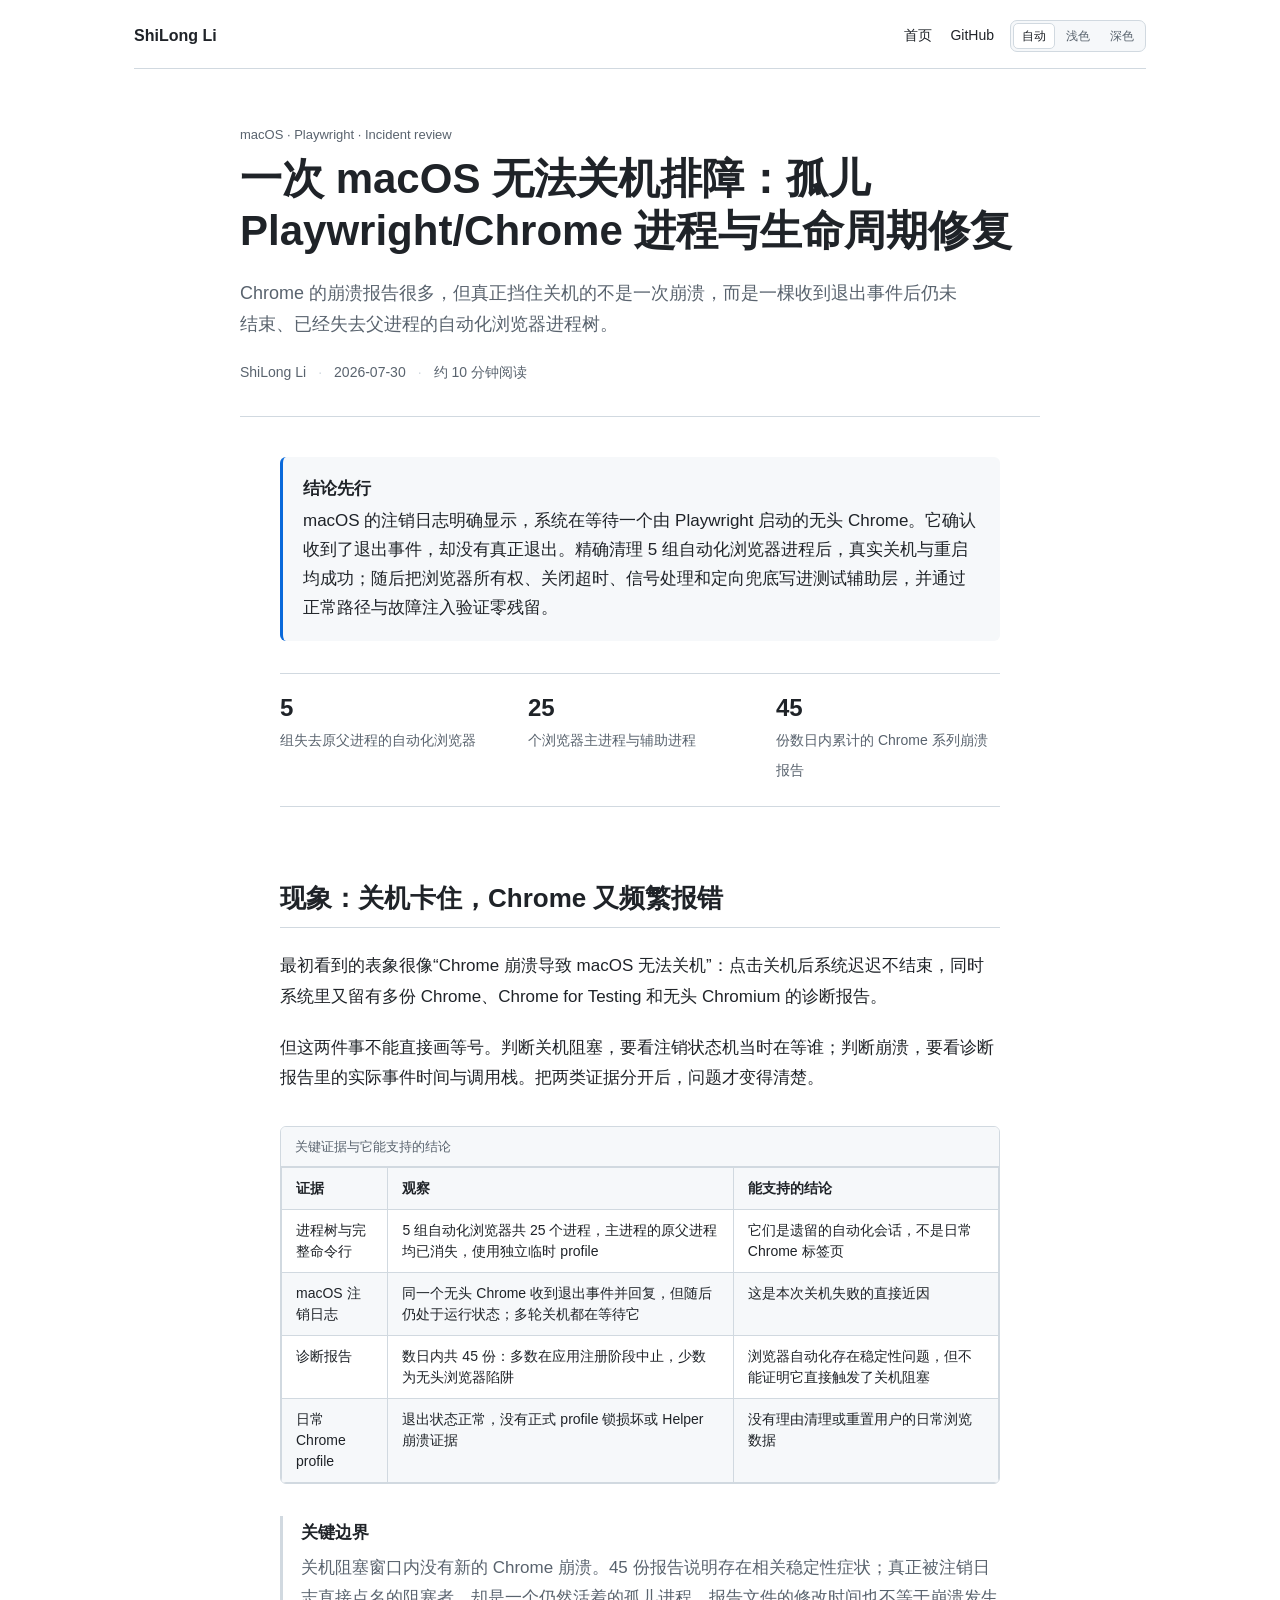
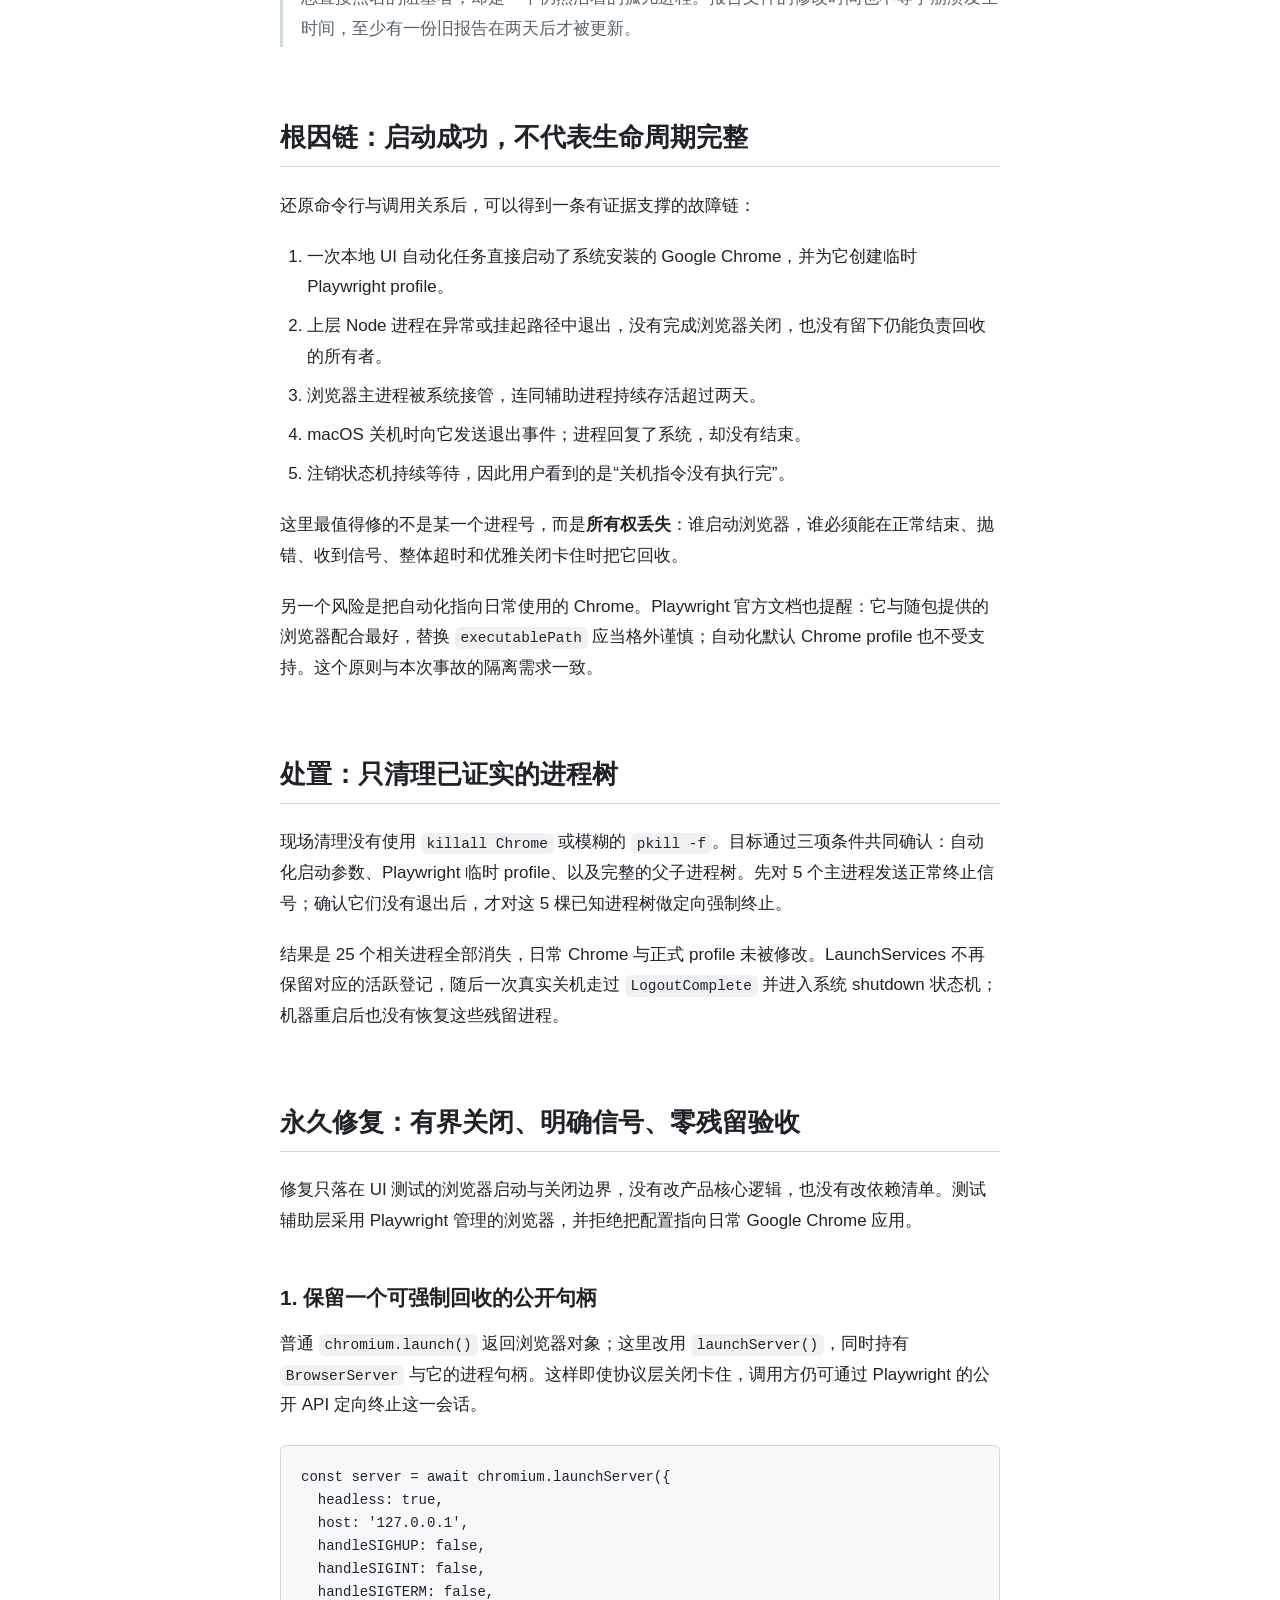
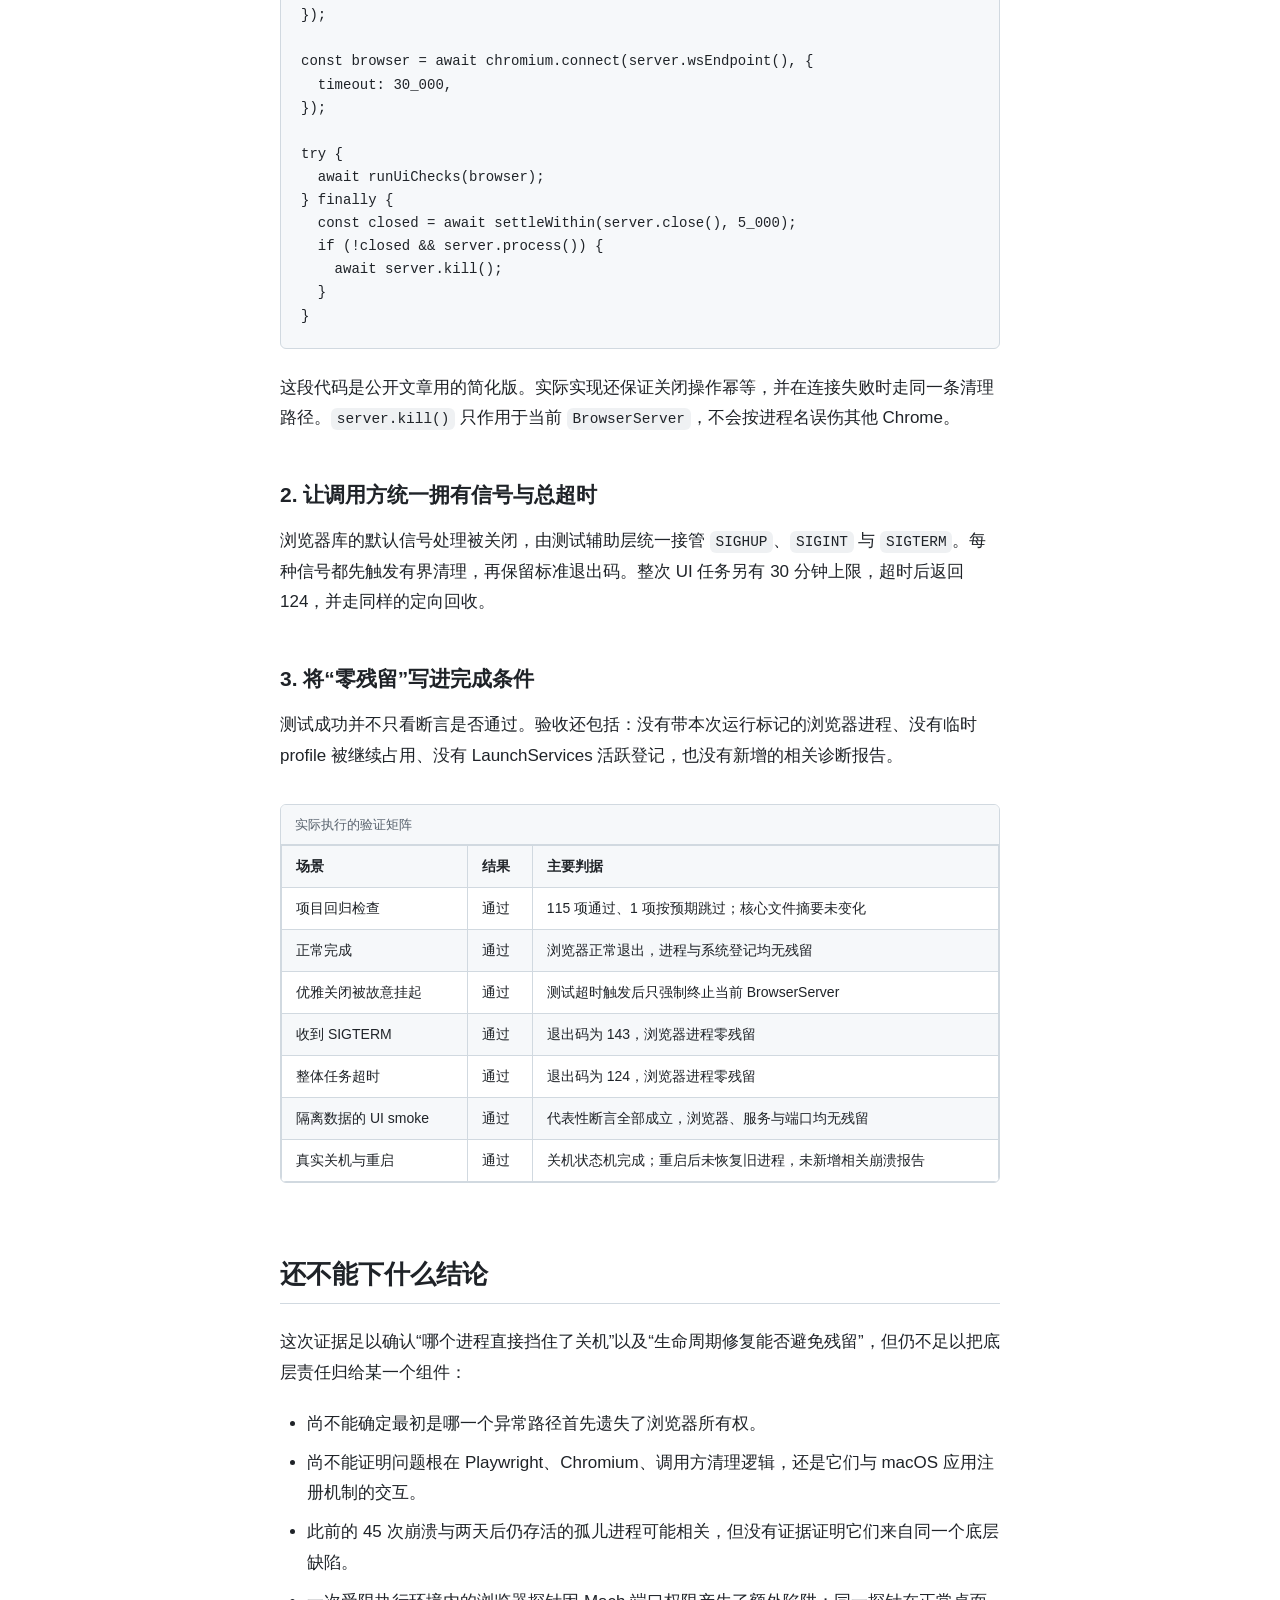
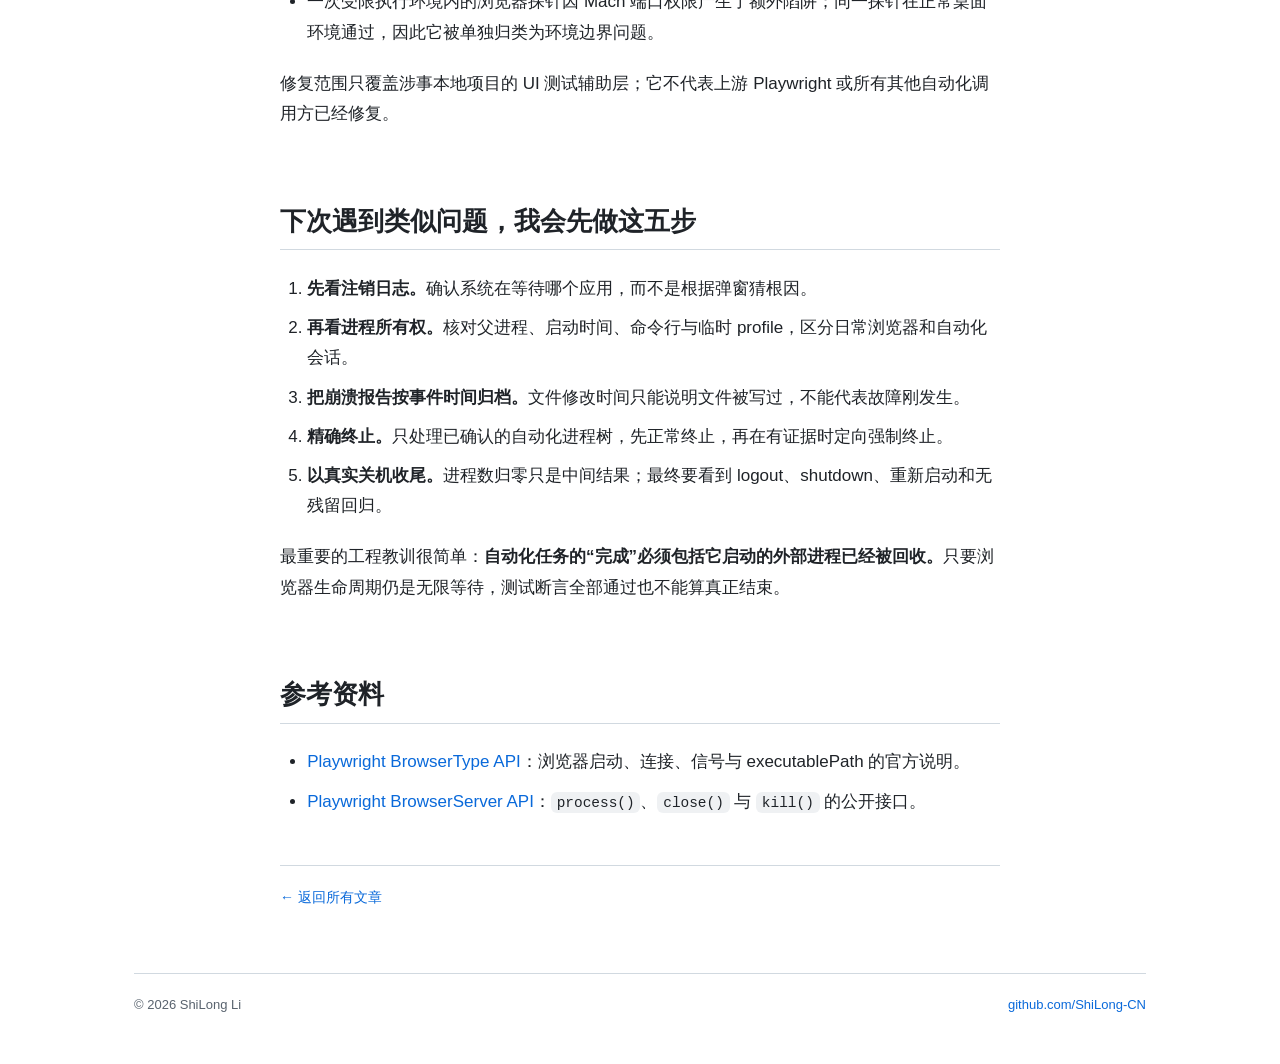
==== commit d37fbaad: "Add adaptive theme controls" ====
--- a/posts/macos-shutdown-playwright-chrome/index.html
+++ b/posts/macos-shutdown-playwright-chrome/index.html
@@ -6,6 +6,21 @@
   <title>一次 macOS 无法关机排障：孤儿 Playwright/Chrome 进程与生命周期修复</title>
   <meta name="description" content="从注销日志、崩溃报告和进程树出发，定位阻塞 macOS 关机的孤儿 Playwright/Chrome 进程，并用有界关闭与故障注入完成修复。">
   <meta name="theme-color" content="#ffffff">
+  <script>
+    (() => {
+      const root = document.documentElement;
+      let choice = 'system';
+      try {
+        const stored = localStorage.getItem('shilong-theme');
+        if (stored === 'system' || stored === 'light' || stored === 'dark') choice = stored;
+      } catch {}
+      root.dataset.themeChoice = choice;
+      if (choice === 'light' || choice === 'dark') root.dataset.theme = choice;
+      const dark = choice === 'dark' || (choice === 'system' && matchMedia('(prefers-color-scheme: dark)').matches);
+      root.style.colorScheme = dark ? 'dark' : 'light';
+      document.querySelector('meta[name="theme-color"]').content = dark ? '#0d1117' : '#ffffff';
+    })();
+  </script>
   <link rel="icon" href="../../assets/favicon.svg" type="image/svg+xml">
   <link rel="canonical" href="https://shilong-cn.github.io/posts/macos-shutdown-playwright-chrome/">
   <meta property="og:type" content="article">
@@ -37,15 +52,23 @@
     "mainEntityOfPage": "https://shilong-cn.github.io/posts/macos-shutdown-playwright-chrome/"
   }
   </script>
+  <script src="../../assets/theme.js" defer></script>
 </head>
 <body>
   <a class="skip-link" href="#article">跳到正文</a>
   <header class="site-header">
     <a class="brand" href="../../">ShiLong Li</a>
-    <nav class="site-nav" aria-label="主导航">
-      <a href="../../">首页</a>
-      <a href="https://github.com/ShiLong-CN" rel="me">GitHub</a>
-    </nav>
+    <div class="header-actions">
+      <nav class="site-nav" aria-label="主导航">
+        <a href="../../">首页</a>
+        <a href="https://github.com/ShiLong-CN" rel="me">GitHub</a>
+      </nav>
+      <div class="theme-switcher" role="group" aria-label="显示主题">
+        <button type="button" data-theme-value="system" aria-pressed="true">自动</button>
+        <button type="button" data-theme-value="light" aria-pressed="false">浅色</button>
+        <button type="button" data-theme-value="dark" aria-pressed="false">深色</button>
+      </div>
+    </div>
   </header>
 
   <main id="article" class="article-shell">
--- a/assets/styles.css
+++ b/assets/styles.css
@@ -1,12 +1,51 @@
 :root {
   color-scheme: light;
   --background: #ffffff;
-  --text: #444444;
-  --muted: #666666;
-  --line: #dddddd;
-  --soft: #f6f6f6;
-  --page-width: 960px;
-  --content-width: 760px;
+  --text: #1f2328;
+  --muted: #59636e;
+  --line: #d1d9e0;
+  --soft: #f6f8fa;
+  --link: #0969da;
+  --code-background: rgba(175, 184, 193, 0.2);
+  --control-background: #f6f8fa;
+  --control-active: #ffffff;
+  --selection: #b6d7fe;
+  --page-width: 1012px;
+  --content-width: 720px;
+  --article-header-width: 800px;
+  --font-sans: "SF Pro Text", -apple-system, BlinkMacSystemFont, "PingFang SC", "Hiragino Sans GB", "Segoe UI", "Microsoft YaHei", sans-serif, "Apple Color Emoji", "Segoe UI Emoji";
+  --font-display: "SF Pro Display", -apple-system, BlinkMacSystemFont, "PingFang SC", "Hiragino Sans GB", "Segoe UI", "Microsoft YaHei", sans-serif;
+  --font-mono: ui-monospace, "SFMono-Regular", "SF Mono", Menlo, Consolas, "Liberation Mono", monospace;
+}
+
+:root[data-theme="dark"] {
+  color-scheme: dark;
+  --background: #0d1117;
+  --text: #f0f6fc;
+  --muted: #9198a1;
+  --line: #3d444d;
+  --soft: #151b23;
+  --link: #4493f8;
+  --code-background: rgba(101, 108, 118, 0.25);
+  --control-background: #151b23;
+  --control-active: #212830;
+  --selection: rgba(56, 139, 253, 0.4);
+}
+
+@media (prefers-color-scheme: dark) {
+  :root:not([data-theme]) {
+    color-scheme: dark;
+    --background: #0d1117;
+    --text: #f0f6fc;
+    --muted: #9198a1;
+    --line: #3d444d;
+    --soft: #151b23;
+    --link: #4493f8;
+    --code-background: rgba(101, 108, 118, 0.25);
+    --control-background: #151b23;
+    --control-active: #212830;
+    --selection: rgba(56, 139, 253, 0.4);
+  }
 }
 
 *,
@@ -16,6 +55,7 @@
 }
 
 html {
+  background: var(--background);
   scroll-behavior: smooth;
 }
 
@@ -26,10 +66,16 @@
   flex-direction: column;
   background: var(--background);
   color: var(--text);
-  font-family: Arial, "PingFang SC", "Noto Sans SC", "Microsoft YaHei", sans-serif;
+  font-family: var(--font-sans);
   font-size: 16px;
-  line-height: 1.7;
+  line-height: 1.65;
+  text-rendering: optimizeLegibility;
+  -webkit-font-smoothing: antialiased;
   overflow-wrap: anywhere;
+}
+
+::selection {
+  background: var(--selection);
 }
 
 main {
@@ -37,18 +83,16 @@
 }
 
 a {
-  color: inherit;
+  color: var(--link);
+  text-decoration: none;
+}
+
+a:hover {
   text-decoration: underline;
-  text-decoration-thickness: 1px;
-  text-underline-offset: 3px;
-}
-
-a:hover {
-  color: #000000;
 }
 
 :focus-visible {
-  outline: 2px solid #555555;
+  outline: 2px solid var(--link);
   outline-offset: 3px;
 }
 
@@ -58,8 +102,9 @@
   left: 12px;
   z-index: 10;
   padding: 8px 12px;
-  background: #ffffff;
-  border: 1px solid #555555;
+  background: var(--background);
+  border: 1px solid var(--line);
+  border-radius: 6px;
   transform: translateY(-160%);
 }
 
@@ -80,25 +125,28 @@
   display: flex;
   align-items: center;
   justify-content: space-between;
-  gap: 24px;
-  padding: 28px 0 20px;
-  border-bottom: 1px solid #e6e6e6;
+  gap: 20px;
+  padding: 20px 0 16px;
+  border-bottom: 1px solid var(--line);
 }
 
 .brand {
-  font-size: 17px;
-  font-weight: 700;
+  color: var(--text);
+  font-size: 16px;
+  font-weight: 600;
   text-decoration: none;
 }
 
 .site-nav {
   display: flex;
+  align-items: center;
   flex-wrap: wrap;
   gap: 18px;
   font-size: 14px;
 }
 
 .site-nav a {
+  color: var(--text);
   text-decoration: none;
 }
 
@@ -107,23 +155,68 @@
   text-decoration: underline;
 }
 
+.header-actions {
+  display: flex;
+  align-items: center;
+  justify-content: flex-end;
+  gap: 16px;
+}
+
+.theme-switcher {
+  display: none;
+}
+
+[data-theme-enabled] .theme-switcher {
+  display: inline-flex;
+  align-items: center;
+  gap: 2px;
+  padding: 2px;
+  background: var(--control-background);
+  border: 1px solid var(--line);
+  border-radius: 7px;
+}
+
+.theme-switcher button {
+  padding: 3px 8px;
+  background: transparent;
+  border: 1px solid transparent;
+  border-radius: 5px;
+  color: var(--muted);
+  cursor: pointer;
+  font: inherit;
+  font-size: 12px;
+  line-height: 1.5;
+}
+
+.theme-switcher button:hover {
+  color: var(--text);
+}
+
+.theme-switcher button[aria-pressed="true"] {
+  background: var(--control-active);
+  border-color: var(--line);
+  color: var(--text);
+}
+
 .shell {
-  margin-bottom: 64px;
+  margin-bottom: 56px;
 }
 
 .intro {
   display: grid;
-  grid-template-columns: 240px minmax(0, 1fr);
-  gap: 48px;
-  padding: 56px 0 50px;
+  grid-template-columns: 220px minmax(0, 1fr);
+  gap: 44px;
+  padding: 40px 0 36px;
   border-bottom: 1px solid var(--line);
 }
 
 .profile h1 {
   margin: 2px 0 8px;
-  color: #333333;
-  font-size: 28px;
-  line-height: 1.3;
+  color: var(--text);
+  font-size: 26px;
+  font-family: var(--font-display);
+  font-weight: 700;
+  line-height: 1.25;
 }
 
 .eyebrow,
@@ -132,7 +225,7 @@
   margin: 0;
   color: var(--muted);
   font-size: 13px;
-  line-height: 1.6;
+  line-height: 1.5;
 }
 
 .profile-role {
@@ -141,6 +234,7 @@
 
 .intro-copy {
   max-width: 620px;
+  line-height: 1.6;
 }
 
 .intro-copy p {
@@ -152,22 +246,24 @@
 }
 
 .post-list {
-  padding-top: 42px;
+  padding-top: 32px;
 }
 
 .section-label {
   margin: 0 0 14px;
-  color: #333333;
-  font-size: 22px;
-  line-height: 1.4;
+  color: var(--text);
+  font-size: 20px;
+  font-family: var(--font-display);
+  font-weight: 700;
+  line-height: 1.25;
 }
 
 .post-card {
   display: grid;
-  grid-template-columns: 120px minmax(0, 1fr);
-  gap: 28px;
+  grid-template-columns: 112px minmax(0, 1fr);
+  gap: 24px;
   align-items: start;
-  padding: 20px 0 24px;
+  padding: 16px 0 20px;
   border-top: 1px solid var(--line);
 }
 
@@ -182,14 +278,15 @@
 
 .post-card h3 {
   margin: 0 0 6px;
-  color: #333333;
   font-size: 18px;
+  font-weight: 650;
   line-height: 1.5;
 }
 
 .post-card p:last-child {
   margin: 0;
-  color: #555555;
+  color: var(--muted);
+  line-height: 1.6;
 }
 
 .hero {
@@ -199,9 +296,10 @@
 
 .hero h1 {
   margin: 4px 0 14px;
-  color: #333333;
+  color: var(--text);
   font-size: 32px;
-  line-height: 1.35;
+  font-weight: 600;
+  line-height: 1.25;
 }
 
 .hero-copy {
@@ -210,36 +308,45 @@
 }
 
 .article-shell {
-  margin-bottom: 72px;
+  margin-bottom: 64px;
 }
 
 .article-header {
+  max-width: var(--article-header-width);
+  margin: 0 auto;
+  padding: 56px 0 32px;
+  border-bottom: 1px solid var(--line);
+}
+
+.article-header h1 {
+  margin: 8px 0 20px;
+  color: var(--text);
+  font-family: var(--font-display);
+  font-size: clamp(32px, 4vw, 42px);
+  font-weight: 700;
+  line-height: 1.25;
+}
+
+.article-deck {
   max-width: var(--content-width);
-  margin: 0 auto;
-  padding: 52px 0 34px;
-  border-bottom: 1px solid var(--line);
-}
-
-.article-header h1 {
-  margin: 6px 0 18px;
-  color: #333333;
-  font-size: 36px;
-  line-height: 1.3;
-}
-
-.article-deck {
-  margin: 0 0 18px;
-  color: #555555;
+  margin: 0 0 20px;
+  color: var(--muted);
   font-size: 18px;
-  line-height: 1.7;
+  line-height: 1.75;
 }
 
 .article-meta {
   display: flex;
   flex-wrap: wrap;
-  gap: 6px 18px;
-  color: var(--muted);
-  font-size: 14px;
+  gap: 6px 0;
+  color: var(--muted);
+  font-size: 14px;
+}
+
+.article-meta > * + *::before {
+  content: "·";
+  margin: 0 12px;
+  color: var(--line);
 }
 
 .article-body,
@@ -250,62 +357,78 @@
 }
 
 .article-body {
-  margin-top: 38px;
+  margin-top: 40px;
+  font-size: 17px;
+  line-height: 1.8;
 }
 
 .article-body h2 {
-  margin: 48px 0 14px;
-  color: #333333;
-  font-size: 24px;
+  margin: 2.8em 0 0.9em;
+  padding-bottom: 0.4em;
+  border-bottom: 1px solid var(--line);
+  color: var(--text);
+  font-family: var(--font-display);
+  font-size: 26px;
+  font-weight: 700;
   line-height: 1.4;
+  scroll-margin-top: 24px;
 }
 
 .article-body h3 {
-  margin: 34px 0 12px;
-  color: #333333;
-  font-size: 20px;
-  line-height: 1.45;
+  margin: 2.2em 0 0.8em;
+  color: var(--text);
+  font-family: var(--font-display);
+  font-size: 21px;
+  font-weight: 700;
+  line-height: 1.4;
+  scroll-margin-top: 24px;
 }
 
 .article-body p,
 .article-body ul,
 .article-body ol {
   margin-top: 0;
-  margin-bottom: 16px;
+  margin-bottom: 1.2em;
 }
 
 .article-body ul,
 .article-body ol {
-  padding-left: 26px;
+  padding-left: 1.6em;
 }
 
 .article-body li + li {
-  margin-top: 7px;
-}
-
-.summary-box,
+  margin-top: 0.5em;
+}
+
+.summary-box {
+  margin: 0 0 32px;
+  padding: 18px 20px;
+  background: var(--soft);
+  border-left: 3px solid var(--link);
+  border-radius: 6px;
+  color: var(--text);
+  line-height: 1.7;
+}
+
 .boundary-box {
-  margin: 28px 0;
-  padding: 2px 0 2px 16px;
-  border-left: 3px solid #999999;
-}
-
-.boundary-box {
-  border-left-color: #666666;
+  margin: 32px 0;
+  padding: 2px 0 2px 18px;
+  border-left: 3px solid var(--line);
+  color: var(--muted);
 }
 
 .summary-box strong,
 .boundary-box strong {
   display: block;
   margin-bottom: 4px;
-  color: #333333;
+  color: var(--text);
 }
 
 .evidence-grid {
   display: grid;
   grid-template-columns: repeat(3, minmax(0, 1fr));
   gap: 24px;
-  margin: 30px 0;
+  margin: 32px 0 40px;
   padding: 20px 0;
   border-top: 1px solid var(--line);
   border-bottom: 1px solid var(--line);
@@ -314,8 +437,9 @@
 .metric b {
   display: block;
   margin-bottom: 2px;
-  color: #333333;
+  color: var(--text);
   font-size: 24px;
+  font-weight: 700;
   line-height: 1.2;
 }
 
@@ -326,22 +450,23 @@
 }
 
 code {
-  padding: 0.08em 0.3em;
-  background: var(--soft);
-  border-radius: 2px;
-  font-family: "SFMono-Regular", Consolas, "Liberation Mono", monospace;
-  font-size: 0.9em;
+  padding: 0.2em 0.4em;
+  background: var(--code-background);
+  border-radius: 6px;
+  font-family: var(--font-mono);
+  font-size: 85%;
 }
 
 pre {
-  margin: 22px 0;
-  padding: 18px;
+  margin: 24px 0;
+  padding: 20px;
   overflow-x: auto;
   background: var(--soft);
   border: 1px solid var(--line);
-  color: #222222;
-  font-size: 14px;
-  line-height: 1.6;
+  border-radius: 6px;
+  color: var(--text);
+  font-size: 14px;
+  line-height: 1.65;
   overflow-wrap: normal;
 }
 
@@ -353,47 +478,50 @@
 }
 
 .table-wrap {
-  margin: 26px 0;
+  margin: 32px 0;
   overflow-x: auto;
-  border-top: 1px solid var(--line);
-  border-bottom: 1px solid var(--line);
+  border: 1px solid var(--line);
+  border-radius: 6px;
 }
 
 table {
   width: 100%;
   min-width: 640px;
   border-collapse: collapse;
-  font-size: 14px;
-  line-height: 1.55;
+  border-spacing: 0;
+  font-size: 14px;
+  line-height: 1.5;
 }
 
 caption {
-  padding: 10px 12px;
+  padding: 10px 14px;
+  background: var(--soft);
   border-bottom: 1px solid var(--line);
   color: var(--muted);
+  font-size: 13px;
   text-align: left;
 }
 
 th,
 td {
-  padding: 12px;
-  border-bottom: 1px solid #e6e6e6;
+  padding: 10px 14px;
+  border: 1px solid var(--line);
   text-align: left;
   vertical-align: top;
 }
 
 th {
   background: var(--soft);
-  color: #333333;
+  color: var(--text);
   font-weight: 700;
 }
 
-tbody tr:last-child td {
-  border-bottom: 0;
+tbody tr:nth-child(2n) {
+  background: var(--soft);
 }
 
 .article-nav {
-  margin-top: 52px;
+  margin-top: 48px;
   padding-top: 20px;
   border-top: 1px solid var(--line);
   font-size: 14px;
@@ -404,7 +532,7 @@
   justify-content: space-between;
   gap: 16px 24px;
   padding: 20px 0 28px;
-  border-top: 1px solid #e6e6e6;
+  border-top: 1px solid var(--line);
   color: var(--muted);
   font-size: 13px;
 }
@@ -423,13 +551,30 @@
 
   .site-header {
     align-items: flex-start;
-    padding-top: 22px;
+    flex-wrap: wrap;
+    gap: 12px;
+    padding-top: 18px;
+  }
+
+  .header-actions {
+    width: 100%;
+    justify-content: space-between;
+    gap: 12px;
+  }
+
+  .site-nav {
+    gap: 14px;
+  }
+
+  .theme-switcher button {
+    padding-right: 7px;
+    padding-left: 7px;
   }
 
   .intro {
     grid-template-columns: 1fr;
     gap: 20px;
-    padding: 40px 0;
+    padding: 32px 0;
   }
 
   .profile h1 {
@@ -442,12 +587,12 @@
   }
 
   .article-header {
-    padding: 40px 0 28px;
+    padding: 40px 0 24px;
   }
 
   .article-header h1 {
-    font-size: 30px;
-    line-height: 1.3;
+    font-size: 32px;
+    line-height: 1.25;
   }
 
   .article-deck {
@@ -455,17 +600,22 @@
   }
 
   .article-body {
-    margin-top: 30px;
+    margin-top: 32px;
+    font-size: 16px;
+    line-height: 1.75;
   }
 
   .article-body h2 {
-    margin-top: 40px;
-    font-size: 22px;
+    font-size: 23px;
   }
 
   .evidence-grid {
     grid-template-columns: 1fr;
     gap: 16px;
+  }
+
+  .table-wrap {
+    margin: 24px 0;
   }
 
   .site-footer {
@@ -487,7 +637,8 @@
   .site-header,
   .site-footer,
   .article-nav,
-  .skip-link {
+  .skip-link,
+  .theme-switcher {
     display: none;
   }
 
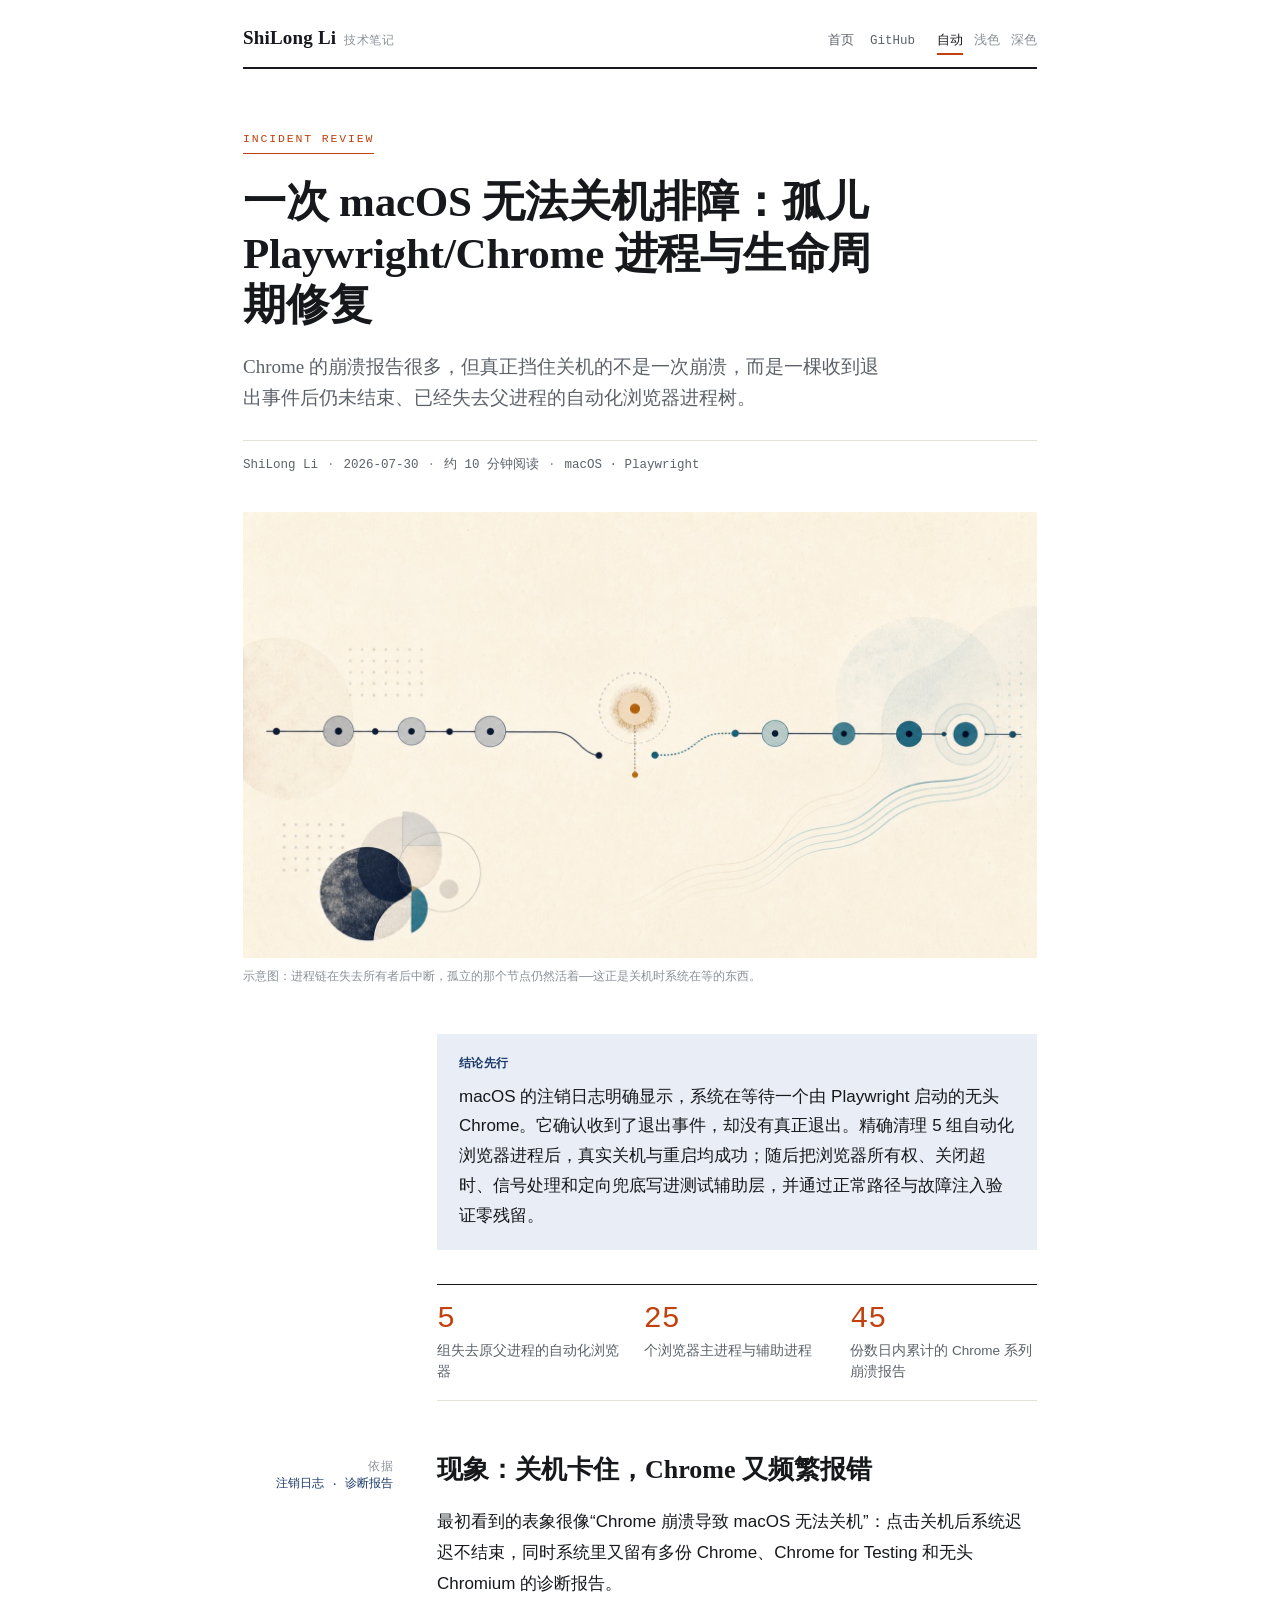
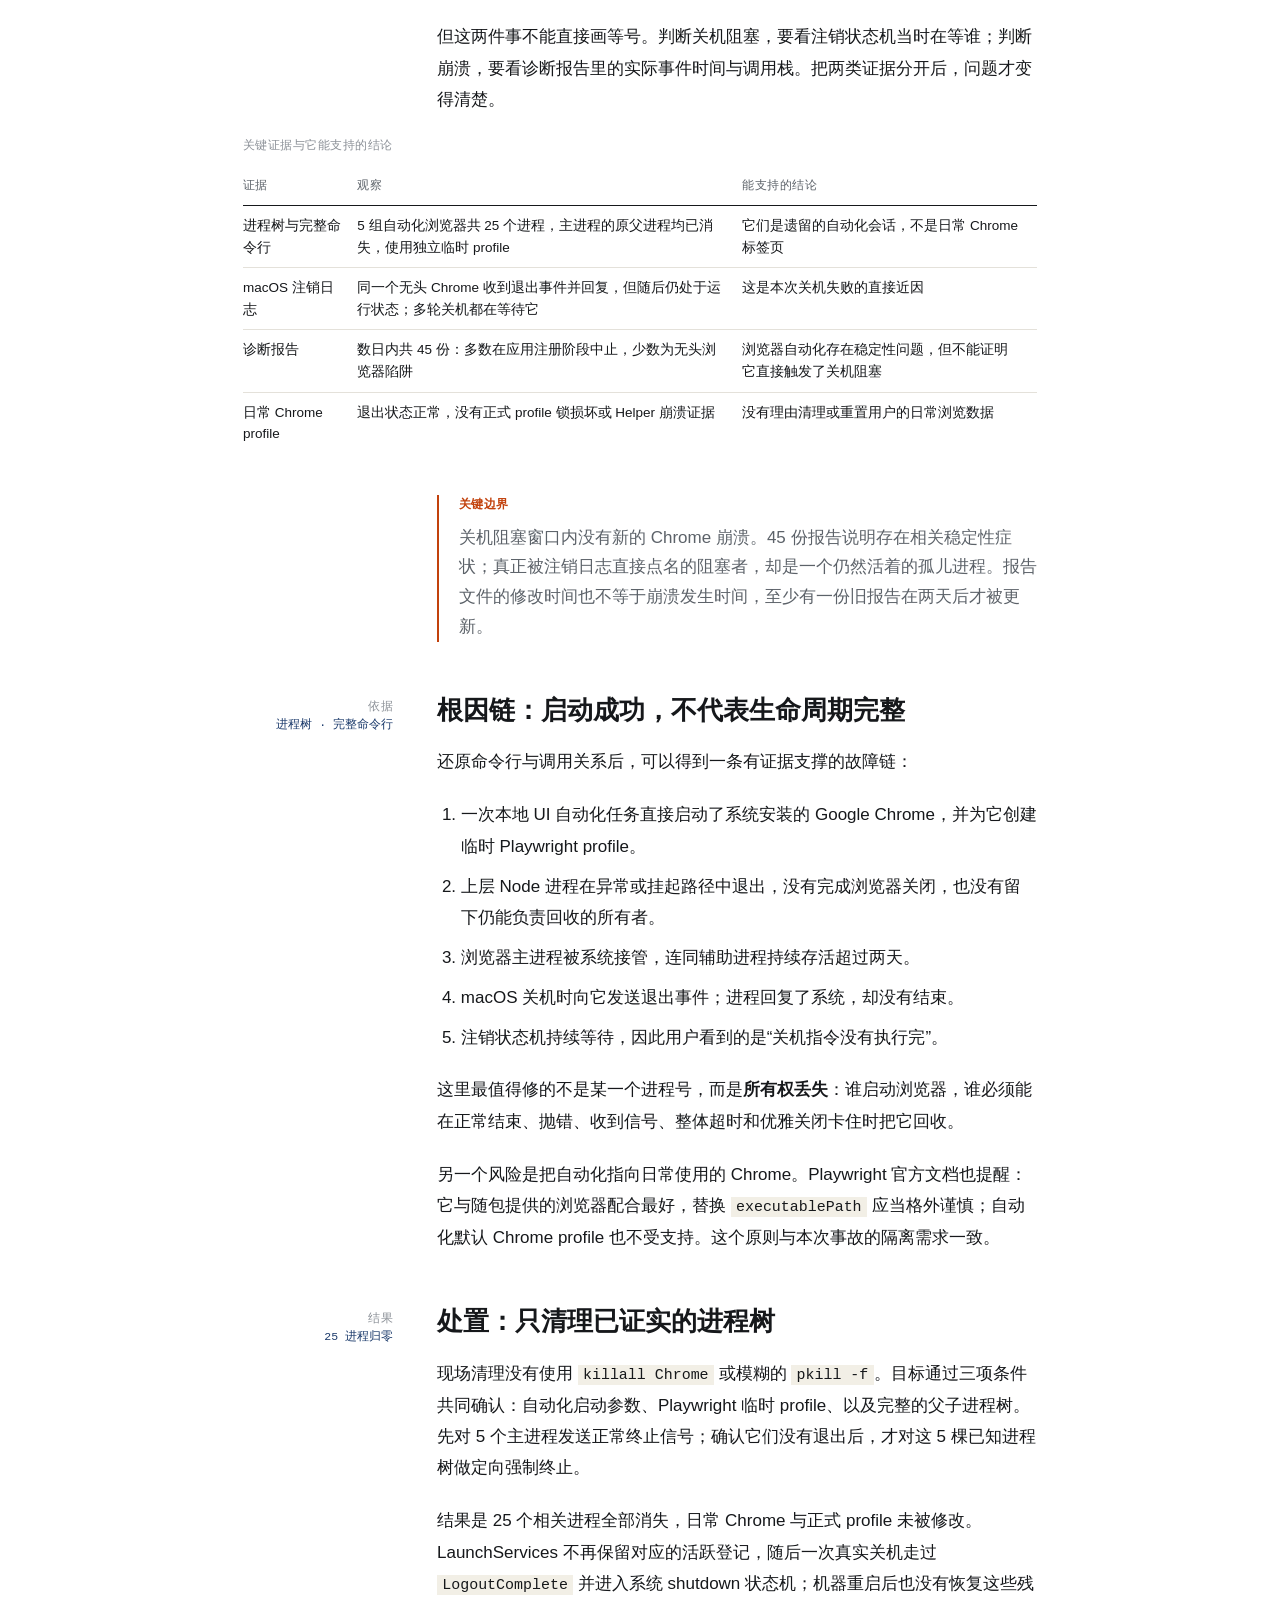
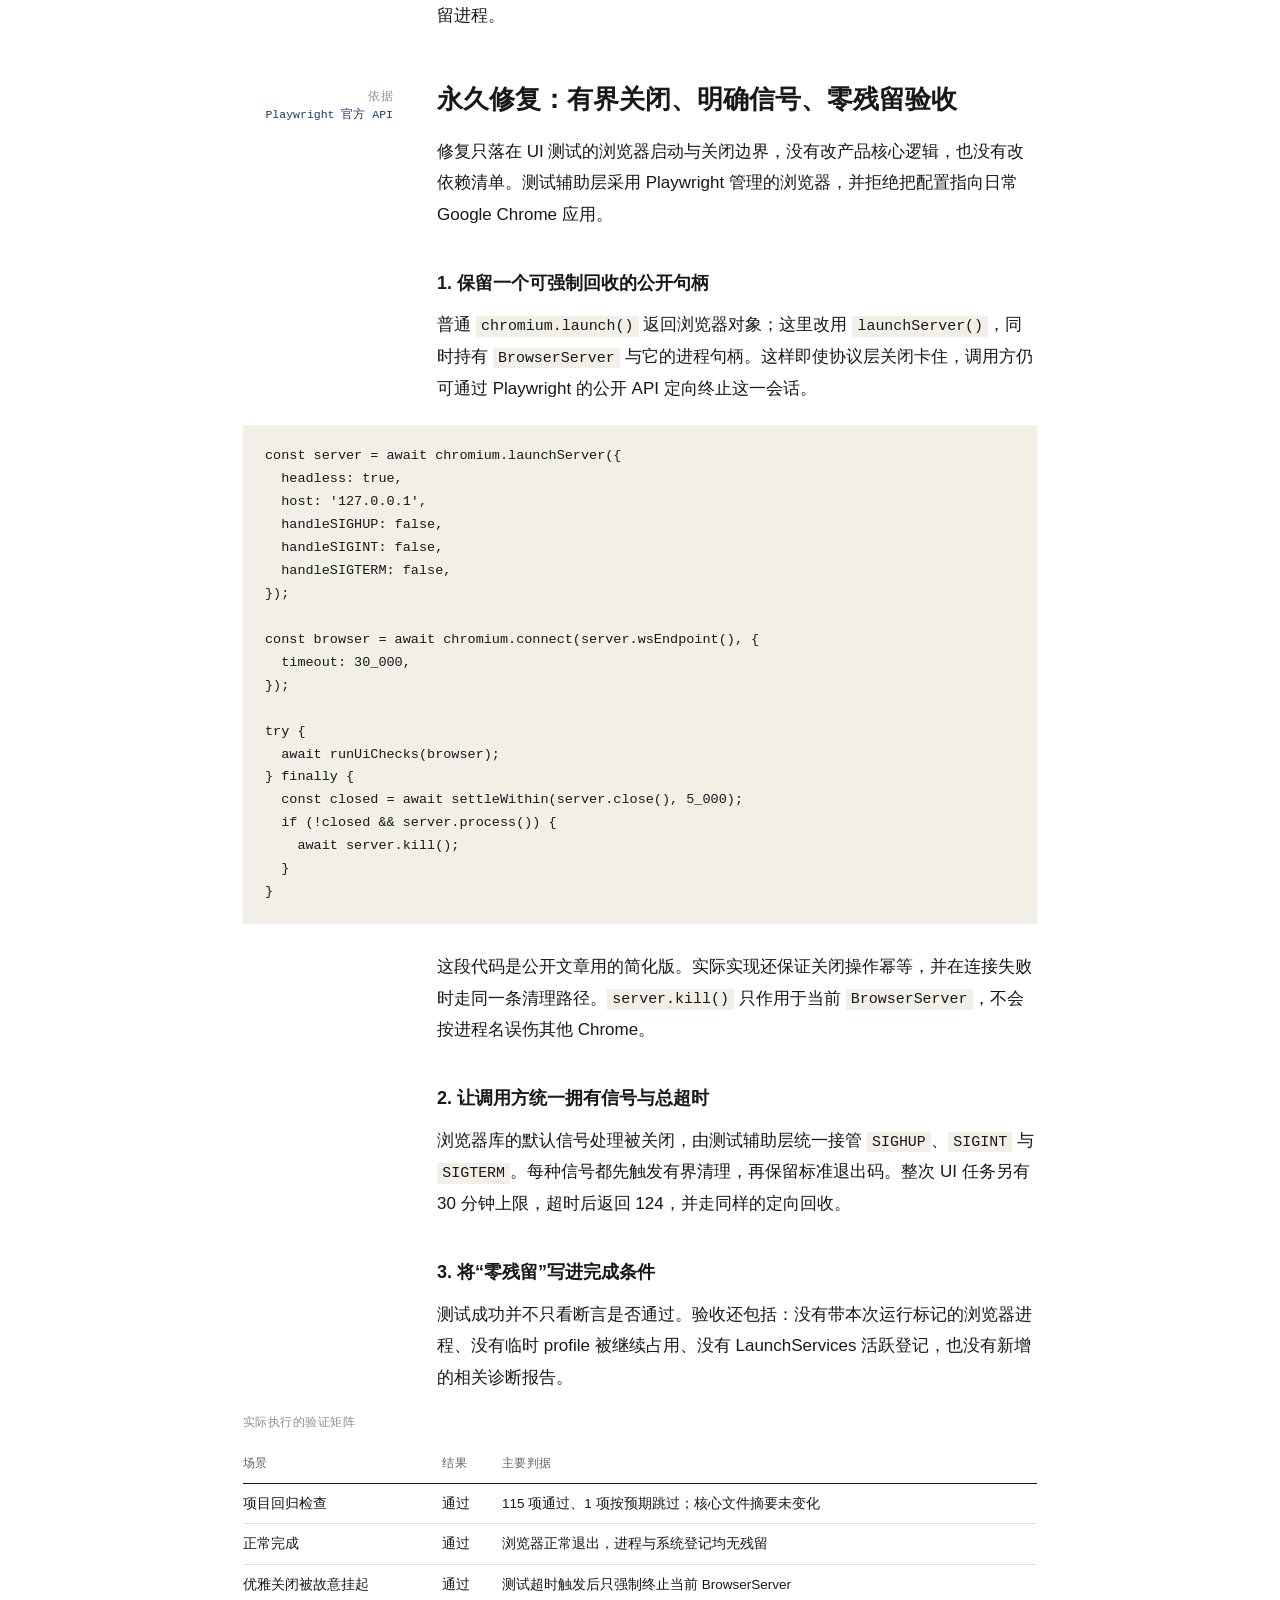
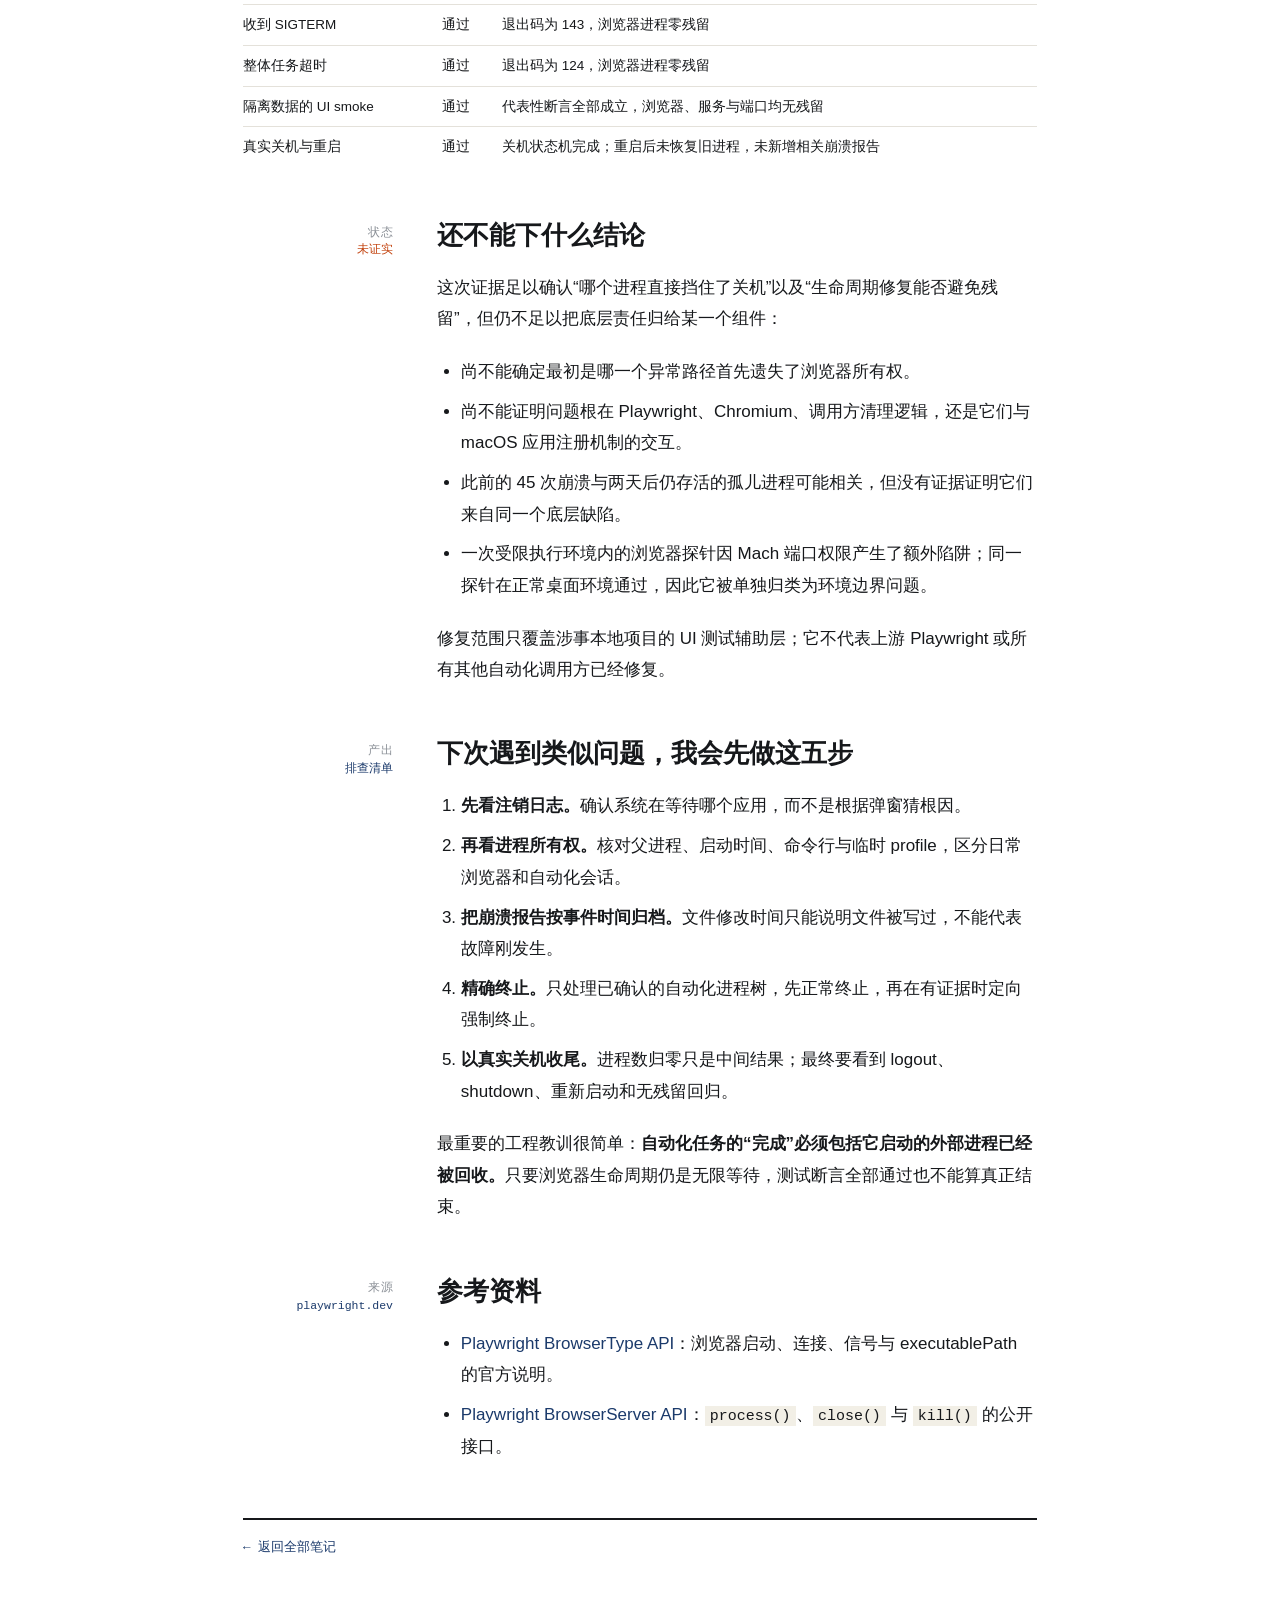
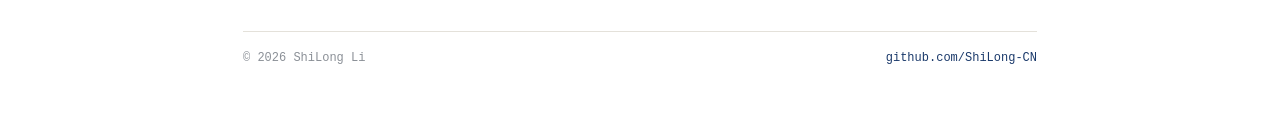
==== commit 2544029a: "Redesign: dense index, editorial article page with evidence rail - Index adopts a ledger layout (pap" ====
--- a/posts/macos-shutdown-playwright-chrome/index.html
+++ b/posts/macos-shutdown-playwright-chrome/index.html
@@ -1,5 +1,5 @@
 <!doctype html>
-<html lang="zh-CN">
+<html lang="zh-CN" class="reading">
 <head>
   <meta charset="utf-8">
   <meta name="viewport" content="width=device-width, initial-scale=1">
@@ -17,8 +17,10 @@
       root.dataset.themeChoice = choice;
       if (choice === 'light' || choice === 'dark') root.dataset.theme = choice;
       const dark = choice === 'dark' || (choice === 'system' && matchMedia('(prefers-color-scheme: dark)').matches);
+      const reading = root.classList.contains('reading');
       root.style.colorScheme = dark ? 'dark' : 'light';
-      document.querySelector('meta[name="theme-color"]').content = dark ? '#0d1117' : '#ffffff';
+      document.querySelector('meta[name="theme-color"]').content =
+        dark ? (reading ? '#0e1013' : '#15171a') : (reading ? '#ffffff' : '#f4f2ea');
     })();
   </script>
   <link rel="icon" href="../../assets/favicon.svg" type="image/svg+xml">
@@ -57,7 +59,7 @@
 <body>
   <a class="skip-link" href="#article">跳到正文</a>
   <header class="site-header">
-    <a class="brand" href="../../">ShiLong Li</a>
+    <a class="brand" href="../../">ShiLong Li<span>技术笔记</span></a>
     <div class="header-actions">
       <nav class="site-nav" aria-label="主导航">
         <a href="../../">首页</a>
@@ -74,35 +76,44 @@
   <main id="article" class="article-shell">
     <article>
       <header class="article-header">
-        <p class="eyebrow">macOS · Playwright · Incident review</p>
+        <p class="eyebrow">Incident review</p>
         <h1>一次 macOS 无法关机排障：孤儿 Playwright/Chrome 进程与生命周期修复</h1>
         <p class="article-deck">Chrome 的崩溃报告很多，但真正挡住关机的不是一次崩溃，而是一棵收到退出事件后仍未结束、已经失去父进程的自动化浏览器进程树。</p>
         <div class="article-meta">
           <span>ShiLong Li</span>
           <time datetime="2026-07-30">2026-07-30</time>
           <span>约 10 分钟阅读</span>
-        </div>
+          <span>macOS · Playwright</span>
+        </div>
+
+        <figure class="article-figure">
+          <img src="../../assets/macos-shutdown-playwright-chrome-hero.jpg" width="1600" height="900" alt="抽象插画：一条由圆点串成的进程链在中途断开，一个孤立的橙色节点仍在原地发光，右侧链路重新连成完整的一条。">
+          <figcaption>示意图：进程链在失去所有者后中断，孤立的那个节点仍然活着——这正是关机时系统在等的东西。</figcaption>
+        </figure>
       </header>
 
       <div class="article-body">
-        <aside class="summary-box" aria-label="结论摘要">
-          <strong>结论先行</strong>
+        <aside class="note" aria-label="结论摘要">
+          <b class="note-label">结论先行</b>
           macOS 的注销日志明确显示，系统在等待一个由 Playwright 启动的无头 Chrome。它确认收到了退出事件，却没有真正退出。精确清理 5 组自动化浏览器进程后，真实关机与重启均成功；随后把浏览器所有权、关闭超时、信号处理和定向兜底写进测试辅助层，并通过正常路径与故障注入验证零残留。
         </aside>
 
-        <div class="evidence-grid" aria-label="关键数字">
+        <div class="evidence-strip" aria-label="关键数字">
           <div class="metric"><b>5</b><span>组失去原父进程的自动化浏览器</span></div>
           <div class="metric"><b>25</b><span>个浏览器主进程与辅助进程</span></div>
           <div class="metric"><b>45</b><span>份数日内累计的 Chrome 系列崩溃报告</span></div>
         </div>
 
-        <h2 id="symptom">现象：关机卡住，Chrome 又频繁报错</h2>
+        <div class="section-head">
+          <p class="rail-note"><b>依据</b>注销日志 · 诊断报告</p>
+          <h2 id="symptom">现象：关机卡住，Chrome 又频繁报错</h2>
+        </div>
 
         <p>最初看到的表象很像“Chrome 崩溃导致 macOS 无法关机”：点击关机后系统迟迟不结束，同时系统里又留有多份 Chrome、Chrome for Testing 和无头 Chromium 的诊断报告。</p>
 
         <p>但这两件事不能直接画等号。判断关机阻塞，要看注销状态机当时在等谁；判断崩溃，要看诊断报告里的实际事件时间与调用栈。把两类证据分开后，问题才变得清楚。</p>
 
-        <div class="table-wrap" role="region" aria-label="关键证据表" tabindex="0">
+        <div class="table-wrap bleed" role="region" aria-label="关键证据表" tabindex="0">
           <table>
             <caption>关键证据与它能支持的结论</caption>
             <thead>
@@ -137,12 +148,15 @@
           </table>
         </div>
 
-        <aside class="boundary-box" aria-label="因果边界">
-          <strong>关键边界</strong>
+        <aside class="note note-open" aria-label="因果边界">
+          <b class="note-label">关键边界</b>
           关机阻塞窗口内没有新的 Chrome 崩溃。45 份报告说明存在相关稳定性症状；真正被注销日志直接点名的阻塞者，却是一个仍然活着的孤儿进程。报告文件的修改时间也不等于崩溃发生时间，至少有一份旧报告在两天后才被更新。
         </aside>
 
-        <h2 id="chain">根因链：启动成功，不代表生命周期完整</h2>
+        <div class="section-head">
+          <p class="rail-note"><b>依据</b>进程树 · 完整命令行</p>
+          <h2 id="chain">根因链：启动成功，不代表生命周期完整</h2>
+        </div>
 
         <p>还原命令行与调用关系后，可以得到一条有证据支撑的故障链：</p>
 
@@ -158,13 +172,19 @@
 
         <p>另一个风险是把自动化指向日常使用的 Chrome。Playwright 官方文档也提醒：它与随包提供的浏览器配合最好，替换 <code>executablePath</code> 应当格外谨慎；自动化默认 Chrome profile 也不受支持。这个原则与本次事故的隔离需求一致。</p>
 
-        <h2 id="cleanup">处置：只清理已证实的进程树</h2>
+        <div class="section-head">
+          <p class="rail-note"><b>结果</b>25 进程归零</p>
+          <h2 id="cleanup">处置：只清理已证实的进程树</h2>
+        </div>
 
         <p>现场清理没有使用 <code>killall Chrome</code> 或模糊的 <code>pkill -f</code>。目标通过三项条件共同确认：自动化启动参数、Playwright 临时 profile、以及完整的父子进程树。先对 5 个主进程发送正常终止信号；确认它们没有退出后，才对这 5 棵已知进程树做定向强制终止。</p>
 
         <p>结果是 25 个相关进程全部消失，日常 Chrome 与正式 profile 未被修改。LaunchServices 不再保留对应的活跃登记，随后一次真实关机走过 <code>LogoutComplete</code> 并进入系统 shutdown 状态机；机器重启后也没有恢复这些残留进程。</p>
 
-        <h2 id="fix">永久修复：有界关闭、明确信号、零残留验收</h2>
+        <div class="section-head">
+          <p class="rail-note"><b>依据</b>Playwright 官方 API</p>
+          <h2 id="fix">永久修复：有界关闭、明确信号、零残留验收</h2>
+        </div>
 
         <p>修复只落在 UI 测试的浏览器启动与关闭边界，没有改产品核心逻辑，也没有改依赖清单。测试辅助层采用 Playwright 管理的浏览器，并拒绝把配置指向日常 Google Chrome 应用。</p>
 
@@ -172,7 +192,7 @@
 
         <p>普通 <code>chromium.launch()</code> 返回浏览器对象；这里改用 <code>launchServer()</code>，同时持有 <code>BrowserServer</code> 与它的进程句柄。这样即使协议层关闭卡住，调用方仍可通过 Playwright 的公开 API 定向终止这一会话。</p>
 
-        <pre tabindex="0" aria-label="简化后的 Playwright 生命周期代码"><code>const server = await chromium.launchServer({
+        <pre class="bleed" tabindex="0" aria-label="简化后的 Playwright 生命周期代码"><code>const server = await chromium.launchServer({
   headless: true,
   host: '127.0.0.1',
   handleSIGHUP: false,
@@ -203,7 +223,7 @@
 
         <p>测试成功并不只看断言是否通过。验收还包括：没有带本次运行标记的浏览器进程、没有临时 profile 被继续占用、没有 LaunchServices 活跃登记，也没有新增的相关诊断报告。</p>
 
-        <div class="table-wrap" role="region" aria-label="修复验证矩阵" tabindex="0">
+        <div class="table-wrap bleed" role="region" aria-label="修复验证矩阵" tabindex="0">
           <table>
             <caption>实际执行的验证矩阵</caption>
             <thead>
@@ -253,7 +273,10 @@
           </table>
         </div>
 
-        <h2 id="limits">还不能下什么结论</h2>
+        <div class="section-head">
+          <p class="rail-note is-open"><b>状态</b>未证实</p>
+          <h2 id="limits">还不能下什么结论</h2>
+        </div>
 
         <p>这次证据足以确认“哪个进程直接挡住了关机”以及“生命周期修复能否避免残留”，但仍不足以把底层责任归给某一个组件：</p>
 
@@ -266,7 +289,10 @@
 
         <p>修复范围只覆盖涉事本地项目的 UI 测试辅助层；它不代表上游 Playwright 或所有其他自动化调用方已经修复。</p>
 
-        <h2 id="checklist">下次遇到类似问题，我会先做这五步</h2>
+        <div class="section-head">
+          <p class="rail-note"><b>产出</b>排查清单</p>
+          <h2 id="checklist">下次遇到类似问题，我会先做这五步</h2>
+        </div>
 
         <ol>
           <li><strong>先看注销日志。</strong>确认系统在等待哪个应用，而不是根据弹窗猜根因。</li>
@@ -278,7 +304,10 @@
 
         <p>最重要的工程教训很简单：<strong>自动化任务的“完成”必须包括它启动的外部进程已经被回收。</strong>只要浏览器生命周期仍是无限等待，测试断言全部通过也不能算真正结束。</p>
 
-        <h2 id="references">参考资料</h2>
+        <div class="section-head">
+          <p class="rail-note"><b>来源</b>playwright.dev</p>
+          <h2 id="references">参考资料</h2>
+        </div>
 
         <ul>
           <li><a href="https://playwright.dev/docs/api/class-browsertype">Playwright BrowserType API</a>：浏览器启动、连接、信号与 executablePath 的官方说明。</li>
@@ -287,7 +316,7 @@
       </div>
 
       <nav class="article-nav" aria-label="文章导航">
-        <a href="../../">← 返回所有文章</a>
+        <a href="../../">← 返回全部笔记</a>
       </nav>
     </article>
   </main>
--- a/assets/styles.css
+++ b/assets/styles.css
@@ -1,50 +1,70 @@
+/* ==========================================================================
+   ShiLong Li · Technical Notes
+   Index = dense ledger. Article = quiet reading column with an evidence rail.
+   ========================================================================== */
+
 :root {
   color-scheme: light;
-  --background: #ffffff;
-  --text: #1f2328;
-  --muted: #59636e;
-  --line: #d1d9e0;
-  --soft: #f6f8fa;
-  --link: #0969da;
-  --code-background: rgba(175, 184, 193, 0.2);
-  --control-background: #f6f8fa;
-  --control-active: #ffffff;
-  --selection: #b6d7fe;
-  --page-width: 1012px;
-  --content-width: 720px;
-  --article-header-width: 800px;
-  --font-sans: "SF Pro Text", -apple-system, BlinkMacSystemFont, "PingFang SC", "Hiragino Sans GB", "Segoe UI", "Microsoft YaHei", sans-serif, "Apple Color Emoji", "Segoe UI Emoji";
-  --font-display: "SF Pro Display", -apple-system, BlinkMacSystemFont, "PingFang SC", "Hiragino Sans GB", "Segoe UI", "Microsoft YaHei", sans-serif;
-  --font-mono: ui-monospace, "SFMono-Regular", "SF Mono", Menlo, Consolas, "Liberation Mono", monospace;
+
+  --paper: #f4f2ea;
+  --page: #ffffff;
+  --ink: #16181b;
+  --ink-2: #5c6269;
+  --ink-3: #8b9097;
+  --rule: #ddd8cb;
+  --rule-page: #e4e1da;
+  --indigo: #1b3a6b;
+  --indigo-soft: #e9eef6;
+  --ember: #c2410c;
+  --code-bg: #f2efe6;
+  --selection: #d8e2f1;
+
+  --rail: 150px;
+  --gutter: 44px;
+  --measure: 600px;
+  --wide: calc(var(--rail) + var(--gutter) + var(--measure));
+
+  --serif: "Iowan Old Style", Charter, "Palatino Linotype", Palatino, Georgia,
+    "Noto Serif SC", "Source Han Serif SC", "Songti SC", serif;
+  --sans: -apple-system, BlinkMacSystemFont, "Segoe UI", "PingFang SC",
+    "Hiragino Sans GB", "Microsoft YaHei", "Helvetica Neue", Arial, sans-serif;
+  --mono: ui-monospace, SFMono-Regular, "SF Mono", Menlo, Consolas,
+    "Liberation Mono", monospace;
 }
 
 :root[data-theme="dark"] {
   color-scheme: dark;
-  --background: #0d1117;
-  --text: #f0f6fc;
-  --muted: #9198a1;
-  --line: #3d444d;
-  --soft: #151b23;
-  --link: #4493f8;
-  --code-background: rgba(101, 108, 118, 0.25);
-  --control-background: #151b23;
-  --control-active: #212830;
-  --selection: rgba(56, 139, 253, 0.4);
+
+  --paper: #15171a;
+  --page: #0e1013;
+  --ink: #e9e7e1;
+  --ink-2: #9ba1a8;
+  --ink-3: #6e747a;
+  --rule: #2a2e33;
+  --rule-page: #23272b;
+  --indigo: #8fb3e8;
+  --indigo-soft: #182231;
+  --ember: #e8783e;
+  --code-bg: #181b1f;
+  --selection: #26364e;
 }
 
 @media (prefers-color-scheme: dark) {
   :root:not([data-theme]) {
     color-scheme: dark;
-    --background: #0d1117;
-    --text: #f0f6fc;
-    --muted: #9198a1;
-    --line: #3d444d;
-    --soft: #151b23;
-    --link: #4493f8;
-    --code-background: rgba(101, 108, 118, 0.25);
-    --control-background: #151b23;
-    --control-active: #212830;
-    --selection: rgba(56, 139, 253, 0.4);
+
+    --paper: #15171a;
+    --page: #0e1013;
+    --ink: #e9e7e1;
+    --ink-2: #9ba1a8;
+    --ink-3: #6e747a;
+    --rule: #2a2e33;
+    --rule-page: #23272b;
+    --indigo: #8fb3e8;
+    --indigo-soft: #182231;
+    --ember: #e8783e;
+    --code-bg: #181b1f;
+    --selection: #26364e;
   }
 }
 
@@ -55,8 +75,18 @@
 }
 
 html {
-  background: var(--background);
+  background: var(--paper);
   scroll-behavior: smooth;
+}
+
+/* Reading pages sit on white so the index reads as an index, not as a page. */
+html.reading,
+html.reading body {
+  background: var(--page);
+}
+
+html.reading {
+  --rule: var(--rule-page);
 }
 
 body {
@@ -64,14 +94,14 @@
   margin: 0;
   display: flex;
   flex-direction: column;
-  background: var(--background);
-  color: var(--text);
-  font-family: var(--font-sans);
+  background: var(--paper);
+  color: var(--ink);
+  font-family: var(--sans);
   font-size: 16px;
-  line-height: 1.65;
+  line-height: 1.7;
+  -webkit-font-smoothing: antialiased;
   text-rendering: optimizeLegibility;
-  -webkit-font-smoothing: antialiased;
-  overflow-wrap: anywhere;
+  overflow-wrap: break-word;
 }
 
 ::selection {
@@ -83,476 +113,643 @@
 }
 
 a {
-  color: var(--link);
+  color: var(--indigo);
   text-decoration: none;
 }
 
 a:hover {
   text-decoration: underline;
+  text-underline-offset: 2px;
 }
 
 :focus-visible {
-  outline: 2px solid var(--link);
+  outline: 2px solid var(--ember);
   outline-offset: 3px;
 }
 
 .skip-link {
   position: fixed;
-  top: 12px;
-  left: 12px;
+  top: 10px;
+  left: 10px;
   z-index: 10;
-  padding: 8px 12px;
-  background: var(--background);
-  border: 1px solid var(--line);
-  border-radius: 6px;
-  transform: translateY(-160%);
+  padding: 7px 11px;
+  background: var(--page);
+  border: 1px solid var(--ink);
+  color: var(--ink);
+  font-family: var(--mono);
+  font-size: 12px;
+  transform: translateY(-180%);
 }
 
 .skip-link:focus {
   transform: translateY(0);
 }
 
+/* --- shared shell ------------------------------------------------------- */
+
 .site-header,
 .site-footer,
-.shell,
-.article-shell {
-  width: min(calc(100% - 36px), var(--page-width));
+.shell {
+  width: min(calc(100% - 40px), var(--wide));
   margin-right: auto;
   margin-left: auto;
 }
 
 .site-header {
   display: flex;
-  align-items: center;
+  align-items: baseline;
   justify-content: space-between;
-  gap: 20px;
-  padding: 20px 0 16px;
-  border-bottom: 1px solid var(--line);
+  gap: 14px 24px;
+  flex-wrap: wrap;
+  padding: 22px 0 12px;
+  border-bottom: 2px solid var(--ink);
 }
 
 .brand {
-  color: var(--text);
-  font-size: 16px;
+  color: var(--ink);
+  font-family: var(--serif);
+  font-size: 19px;
   font-weight: 600;
+  letter-spacing: 0.01em;
+}
+
+.brand:hover {
   text-decoration: none;
+}
+
+/* Tracking is for Latin labels only; it pulls CJK glyphs apart. */
+.brand span {
+  margin-left: 8px;
+  color: var(--ink-3);
+  font-family: var(--mono);
+  font-size: 11.5px;
+  font-weight: 400;
+  letter-spacing: 0.04em;
+}
+
+.header-actions {
+  display: flex;
+  align-items: baseline;
+  gap: 22px;
 }
 
 .site-nav {
   display: flex;
-  align-items: center;
-  flex-wrap: wrap;
-  gap: 18px;
-  font-size: 14px;
+  gap: 16px;
+  font-family: var(--mono);
+  font-size: 12.5px;
 }
 
 .site-nav a {
-  color: var(--text);
+  color: var(--ink-2);
+}
+
+.site-nav a:hover {
+  color: var(--ember);
   text-decoration: none;
 }
 
-.site-nav a:hover,
-.site-nav a[aria-current="page"] {
-  text-decoration: underline;
-}
-
-.header-actions {
-  display: flex;
-  align-items: center;
-  justify-content: flex-end;
-  gap: 16px;
-}
-
+/* Theme control: plain text, active state marked by an ember underline. */
 .theme-switcher {
   display: none;
 }
 
 [data-theme-enabled] .theme-switcher {
   display: inline-flex;
-  align-items: center;
-  gap: 2px;
-  padding: 2px;
-  background: var(--control-background);
-  border: 1px solid var(--line);
-  border-radius: 7px;
+  gap: 11px;
 }
 
 .theme-switcher button {
-  padding: 3px 8px;
-  background: transparent;
-  border: 1px solid transparent;
-  border-radius: 5px;
-  color: var(--muted);
+  padding: 0 0 2px;
+  background: none;
+  border: 0;
+  border-bottom: 2px solid transparent;
+  color: var(--ink-3);
   cursor: pointer;
-  font: inherit;
+  font-family: var(--mono);
+  font-size: 12.5px;
+  line-height: 1.4;
+}
+
+.theme-switcher button:hover {
+  color: var(--ink-2);
+}
+
+.theme-switcher button[aria-pressed="true"] {
+  border-bottom-color: var(--ember);
+  color: var(--ink);
+}
+
+/* --- index -------------------------------------------------------------- */
+
+.shell {
+  margin-bottom: 64px;
+}
+
+/* Hairlines run the full shell so the intro and the ledger share one grid. */
+.intro {
+  padding: 58px 0 54px;
+  border-bottom: 1px solid var(--rule);
+}
+
+.intro > * {
+  max-width: 640px;
+}
+
+.intro p {
+  margin: 0;
+  color: var(--ink-2);
+  font-size: 15.5px;
+  line-height: 1.8;
+}
+
+.intro p.intro-thesis {
+  margin-bottom: 16px;
+  color: var(--ink);
+  font-family: var(--serif);
+  font-size: clamp(27px, 3.4vw, 34px);
+  font-weight: 600;
+  line-height: 1.35;
+}
+
+.intro p.intro-topics {
+  margin-top: 20px;
+  color: var(--ink-3);
+  font-family: var(--mono);
   font-size: 12px;
+  letter-spacing: 0.04em;
+}
+
+.section-label {
+  margin: 30px 0 2px;
+  color: var(--ink-3);
+  font-family: var(--mono);
+  font-size: 11.5px;
+  font-weight: 400;
+  letter-spacing: 0.04em;
+}
+
+.post-list {
+  margin: 0;
+  padding: 0;
+  counter-reset: note;
+  list-style: none;
+}
+
+.post-item {
+  display: grid;
+  grid-template-columns: 34px minmax(0, 1fr);
+  align-items: baseline;
+  padding: 14px 0;
+  border-bottom: 1px solid var(--rule);
+  counter-increment: note;
+}
+
+.post-item::before {
+  content: counter(note) ".";
+  grid-column: 1;
+  grid-row: 1;
+  color: var(--ink-3);
+  font-family: var(--mono);
+  font-size: 13px;
+  font-variant-numeric: tabular-nums;
+}
+
+.post-item h3 {
+  grid-column: 2;
+  margin: 0;
+  font-size: 16.5px;
+  font-weight: 500;
   line-height: 1.5;
 }
 
-.theme-switcher button:hover {
-  color: var(--text);
-}
-
-.theme-switcher button[aria-pressed="true"] {
-  background: var(--control-active);
-  border-color: var(--line);
-  color: var(--text);
-}
-
-.shell {
-  margin-bottom: 56px;
-}
-
-.intro {
-  display: grid;
-  grid-template-columns: 220px minmax(0, 1fr);
-  gap: 44px;
-  padding: 40px 0 36px;
-  border-bottom: 1px solid var(--line);
-}
-
-.profile h1 {
-  margin: 2px 0 8px;
-  color: var(--text);
+.post-item h3 a {
+  color: var(--ink);
+}
+
+.post-item h3 a:hover {
+  color: var(--indigo);
+}
+
+.post-meta {
+  grid-column: 2;
+  margin: 3px 0 0;
+  color: var(--ink-2);
+  font-family: var(--mono);
+  font-size: 12px;
+  line-height: 1.6;
+}
+
+.post-meta > * + *::before {
+  content: "·";
+  margin: 0 7px;
+  color: var(--ink-3);
+}
+
+.post-meta .topic {
+  color: var(--indigo);
+}
+
+.post-item:hover::before {
+  color: var(--ember);
+}
+
+/* --- article ------------------------------------------------------------ */
+
+.article-shell {
+  width: min(calc(100% - 40px), var(--wide));
+  margin: 0 auto 72px;
+}
+
+.eyebrow {
+  display: inline-block;
+  margin: 0;
+  padding-bottom: 5px;
+  border-bottom: 1px solid currentColor;
+  color: var(--ember);
+  font-family: var(--mono);
+  font-size: 11.5px;
+  letter-spacing: 0.16em;
+  text-transform: uppercase;
+}
+
+.article-header {
+  padding: 54px 0 0;
+}
+
+.article-header h1 {
+  max-width: 15em;
+  margin: 22px 0 0;
+  color: var(--ink);
+  font-family: var(--serif);
+  font-size: clamp(30px, 4.6vw, 43px);
+  font-weight: 600;
+  letter-spacing: -0.005em;
+  line-height: 1.2;
+}
+
+/* Deck stays upright: synthesised italics wreck Chinese glyphs. */
+.article-deck {
+  max-width: 34em;
+  margin: 20px 0 0;
+  color: var(--ink-2);
+  font-family: var(--serif);
+  font-size: 19px;
+  line-height: 1.65;
+}
+
+.article-meta {
+  display: flex;
+  flex-wrap: wrap;
+  margin-top: 26px;
+  padding-top: 14px;
+  border-top: 1px solid var(--rule);
+  color: var(--ink-2);
+  font-family: var(--mono);
+  font-size: 12.5px;
+}
+
+.article-meta > * + *::before {
+  content: "·";
+  margin: 0 9px;
+  color: var(--ink-3);
+}
+
+.article-figure {
+  margin: 36px 0 0;
+}
+
+.article-figure img {
+  display: block;
+  width: 100%;
+  height: auto;
+  background: var(--code-bg);
+}
+
+/* The illustration is painted on cream stock; it glares on a dark page. */
+:root[data-theme="dark"] .article-figure img {
+  filter: brightness(0.82) saturate(0.9);
+}
+
+@media (prefers-color-scheme: dark) {
+  :root:not([data-theme]) .article-figure img {
+    filter: brightness(0.82) saturate(0.9);
+  }
+}
+
+.article-figure figcaption {
+  margin-top: 10px;
+  color: var(--ink-3);
+  font-family: var(--mono);
+  font-size: 12px;
+  line-height: 1.6;
+}
+
+/* The reading column, with the evidence rail hanging in the left margin. */
+.article-body {
+  position: relative;
+  padding-left: calc(var(--rail) + var(--gutter));
+  margin-top: 46px;
+  font-size: 17px;
+  line-height: 1.85;
+}
+
+.article-body > * {
+  max-width: var(--measure);
+}
+
+.article-body p,
+.article-body ul,
+.article-body ol {
+  margin: 0 0 1.25em;
+}
+
+.article-body ul,
+.article-body ol {
+  padding-left: 1.4em;
+}
+
+.article-body li + li {
+  margin-top: 0.5em;
+}
+
+.article-body strong {
+  font-weight: 650;
+}
+
+.section-head {
+  position: relative;
+  margin: 3em 0 1.1em;
+}
+
+.article-body > .section-head:first-child {
+  margin-top: 0;
+}
+
+.section-head h2 {
+  margin: 0;
+  color: var(--ink);
+  font-family: var(--serif);
   font-size: 26px;
-  font-family: var(--font-display);
-  font-weight: 700;
-  line-height: 1.25;
-}
-
-.eyebrow,
-.kicker,
-.profile-role {
+  font-weight: 600;
+  line-height: 1.35;
+  scroll-margin-top: 24px;
+}
+
+/* Evidence rail: what each section is actually standing on. */
+.rail-note {
+  position: absolute;
+  top: 0.5em;
+  left: calc(-1 * (var(--rail) + var(--gutter)));
+  width: var(--rail);
   margin: 0;
-  color: var(--muted);
-  font-size: 13px;
-  line-height: 1.5;
-}
-
-.profile-role {
-  font-size: 14px;
-}
-
-.intro-copy {
-  max-width: 620px;
-  line-height: 1.6;
-}
-
-.intro-copy p {
-  margin: 0 0 16px;
-}
-
-.intro-copy p:last-child {
-  margin-bottom: 0;
-}
-
-.post-list {
-  padding-top: 32px;
-}
-
-.section-label {
-  margin: 0 0 14px;
-  color: var(--text);
-  font-size: 20px;
-  font-family: var(--font-display);
-  font-weight: 700;
-  line-height: 1.25;
-}
-
-.post-card {
-  display: grid;
-  grid-template-columns: 112px minmax(0, 1fr);
-  gap: 24px;
-  align-items: start;
-  padding: 16px 0 20px;
-  border-top: 1px solid var(--line);
-}
-
-.post-date {
-  color: var(--muted);
-  font-size: 14px;
-}
-
-.post-card .kicker {
-  margin-bottom: 5px;
-}
-
-.post-card h3 {
-  margin: 0 0 6px;
+  color: var(--indigo);
+  font-family: var(--mono);
+  font-size: 11.5px;
+  line-height: 1.55;
+  text-align: right;
+}
+
+.rail-note b {
+  display: block;
+  color: var(--ink-3);
+  font-weight: 400;
+  letter-spacing: 0.04em;
+}
+
+.rail-note.is-open {
+  color: var(--ember);
+}
+
+.article-body h3 {
+  margin: 2.2em 0 0.7em;
+  color: var(--ink);
   font-size: 18px;
   font-weight: 650;
   line-height: 1.5;
 }
 
-.post-card p:last-child {
-  margin: 0;
-  color: var(--muted);
-  line-height: 1.6;
-}
-
-.hero {
-  max-width: var(--content-width);
-  padding: 72px 0;
-}
-
-.hero h1 {
-  margin: 4px 0 14px;
-  color: var(--text);
-  font-size: 32px;
-  font-weight: 600;
-  line-height: 1.25;
-}
-
-.hero-copy {
-  margin: 0 0 18px;
-  font-size: 17px;
-}
-
-.article-shell {
-  margin-bottom: 64px;
-}
-
-.article-header {
-  max-width: var(--article-header-width);
-  margin: 0 auto;
-  padding: 56px 0 32px;
-  border-bottom: 1px solid var(--line);
-}
-
-.article-header h1 {
-  margin: 8px 0 20px;
-  color: var(--text);
-  font-family: var(--font-display);
-  font-size: clamp(32px, 4vw, 42px);
-  font-weight: 700;
-  line-height: 1.25;
-}
-
-.article-deck {
-  max-width: var(--content-width);
-  margin: 0 0 20px;
-  color: var(--muted);
-  font-size: 18px;
+/* --- callouts ----------------------------------------------------------- */
+
+.note {
+  margin: 0 0 2em;
+  padding: 20px 22px;
+  background: var(--indigo-soft);
   line-height: 1.75;
 }
 
-.article-meta {
-  display: flex;
-  flex-wrap: wrap;
-  gap: 6px 0;
-  color: var(--muted);
-  font-size: 14px;
-}
-
-.article-meta > * + *::before {
-  content: "·";
-  margin: 0 12px;
-  color: var(--line);
-}
-
-.article-body,
-.article-nav {
-  max-width: var(--content-width);
-  margin-right: auto;
-  margin-left: auto;
-}
-
-.article-body {
-  margin-top: 40px;
-  font-size: 17px;
-  line-height: 1.8;
-}
-
-.article-body h2 {
-  margin: 2.8em 0 0.9em;
-  padding-bottom: 0.4em;
-  border-bottom: 1px solid var(--line);
-  color: var(--text);
-  font-family: var(--font-display);
-  font-size: 26px;
-  font-weight: 700;
-  line-height: 1.4;
-  scroll-margin-top: 24px;
-}
-
-.article-body h3 {
-  margin: 2.2em 0 0.8em;
-  color: var(--text);
-  font-family: var(--font-display);
-  font-size: 21px;
-  font-weight: 700;
-  line-height: 1.4;
-  scroll-margin-top: 24px;
-}
-
-.article-body p,
-.article-body ul,
-.article-body ol {
-  margin-top: 0;
-  margin-bottom: 1.2em;
-}
-
-.article-body ul,
-.article-body ol {
-  padding-left: 1.6em;
-}
-
-.article-body li + li {
-  margin-top: 0.5em;
-}
-
-.summary-box {
-  margin: 0 0 32px;
-  padding: 18px 20px;
-  background: var(--soft);
-  border-left: 3px solid var(--link);
-  border-radius: 6px;
-  color: var(--text);
-  line-height: 1.7;
-}
-
-.boundary-box {
-  margin: 32px 0;
-  padding: 2px 0 2px 18px;
-  border-left: 3px solid var(--line);
-  color: var(--muted);
-}
-
-.summary-box strong,
-.boundary-box strong {
+.note-open {
+  margin: 2.4em 0;
+  padding: 0 0 0 20px;
+  border-left: 2px solid var(--ember);
+  background: none;
+  color: var(--ink-2);
+}
+
+.note-label {
   display: block;
-  margin-bottom: 4px;
-  color: var(--text);
-}
-
-.evidence-grid {
+  margin-bottom: 7px;
+  color: var(--indigo);
+  font-family: var(--mono);
+  font-size: 12px;
+  letter-spacing: 0.04em;
+}
+
+.note-open .note-label {
+  color: var(--ember);
+}
+
+.evidence-strip {
   display: grid;
   grid-template-columns: repeat(3, minmax(0, 1fr));
-  gap: 24px;
-  margin: 32px 0 40px;
-  padding: 20px 0;
-  border-top: 1px solid var(--line);
-  border-bottom: 1px solid var(--line);
+  gap: 20px;
+  margin: 0 0 2.4em;
+  padding: 18px 0;
+  border-top: 1px solid var(--ink);
+  border-bottom: 1px solid var(--rule);
 }
 
 .metric b {
   display: block;
-  margin-bottom: 2px;
-  color: var(--text);
-  font-size: 24px;
-  font-weight: 700;
-  line-height: 1.2;
+  color: var(--ember);
+  font-family: var(--mono);
+  font-size: 30px;
+  font-weight: 500;
+  line-height: 1.1;
 }
 
 .metric span {
-  color: var(--muted);
-  font-size: 14px;
+  display: block;
+  margin-top: 5px;
+  color: var(--ink-2);
+  font-size: 13.5px;
   line-height: 1.5;
 }
 
+/* --- code and tables: allowed to borrow the rail's width ---------------- */
+
 code {
-  padding: 0.2em 0.4em;
-  background: var(--code-background);
-  border-radius: 6px;
-  font-family: var(--font-mono);
-  font-size: 85%;
+  padding: 0.15em 0.35em;
+  background: var(--code-bg);
+  font-family: var(--mono);
+  font-size: 0.88em;
+}
+
+.article-body > .bleed {
+  max-width: var(--wide);
+  margin-left: calc(-1 * (var(--rail) + var(--gutter)));
 }
 
 pre {
-  margin: 24px 0;
-  padding: 20px;
+  margin: 0 0 2em;
+  padding: 20px 22px;
   overflow-x: auto;
-  background: var(--soft);
-  border: 1px solid var(--line);
-  border-radius: 6px;
-  color: var(--text);
-  font-size: 14px;
-  line-height: 1.65;
+  background: var(--code-bg);
+  color: var(--ink);
+  font-size: 13.5px;
+  line-height: 1.7;
   overflow-wrap: normal;
+  tab-size: 2;
 }
 
 pre code {
   padding: 0;
-  background: transparent;
-  border-radius: 0;
+  background: none;
   font-size: inherit;
 }
 
 .table-wrap {
-  margin: 32px 0;
+  margin: 0 0 2.4em;
   overflow-x: auto;
-  border: 1px solid var(--line);
-  border-radius: 6px;
 }
 
 table {
   width: 100%;
-  min-width: 640px;
+  min-width: 540px;
   border-collapse: collapse;
-  border-spacing: 0;
-  font-size: 14px;
-  line-height: 1.5;
+  font-size: 13.5px;
+  line-height: 1.6;
 }
 
 caption {
-  padding: 10px 14px;
-  background: var(--soft);
-  border-bottom: 1px solid var(--line);
-  color: var(--muted);
-  font-size: 13px;
+  padding-bottom: 12px;
+  color: var(--ink-3);
+  font-family: var(--mono);
+  font-size: 12px;
+  letter-spacing: 0.04em;
   text-align: left;
 }
 
 th,
 td {
-  padding: 10px 14px;
-  border: 1px solid var(--line);
+  padding: 9px 16px 9px 0;
+  border-bottom: 1px solid var(--rule);
   text-align: left;
   vertical-align: top;
 }
 
-th {
-  background: var(--soft);
-  color: var(--text);
-  font-weight: 700;
-}
-
-tbody tr:nth-child(2n) {
-  background: var(--soft);
-}
+thead th {
+  border-bottom: 1px solid var(--ink);
+  color: var(--ink-2);
+  font-family: var(--mono);
+  font-size: 12px;
+  font-weight: 400;
+  letter-spacing: 0.04em;
+}
+
+tbody tr:last-child td {
+  border-bottom: 0;
+}
+
+/* --- article footer ----------------------------------------------------- */
 
 .article-nav {
-  margin-top: 48px;
-  padding-top: 20px;
-  border-top: 1px solid var(--line);
-  font-size: 14px;
+  margin-top: 56px;
+  padding-top: 18px;
+  border-top: 2px solid var(--ink);
+  font-family: var(--mono);
+  font-size: 12.5px;
 }
 
 .site-footer {
   display: flex;
   justify-content: space-between;
-  gap: 16px 24px;
-  padding: 20px 0 28px;
-  border-top: 1px solid var(--line);
-  color: var(--muted);
-  font-size: 13px;
+  gap: 10px 24px;
+  flex-wrap: wrap;
+  padding: 16px 0 26px;
+  border-top: 1px solid var(--rule);
+  color: var(--ink-3);
+  font-family: var(--mono);
+  font-size: 12px;
+}
+
+html.reading .site-footer,
+html.reading .site-header {
+  width: min(calc(100% - 40px), var(--wide));
 }
 
 .site-footer p {
   margin: 0;
 }
 
-@media (max-width: 720px) {
-  .site-header,
-  .site-footer,
-  .shell,
-  .article-shell {
-    width: min(calc(100% - 32px), var(--page-width));
+/* --- 404 ---------------------------------------------------------------- */
+
+.notice {
+  max-width: var(--measure);
+  padding: 90px 0 120px;
+}
+
+.notice h1 {
+  margin: 18px 0 14px;
+  font-family: var(--serif);
+  font-size: 34px;
+  font-weight: 600;
+  line-height: 1.25;
+}
+
+.notice p:not(.eyebrow) {
+  margin: 0 0 14px;
+  color: var(--ink-2);
+}
+
+/* --- responsive --------------------------------------------------------- */
+
+@media (max-width: 900px) {
+  /* Rail collapses to a label sitting above each heading. */
+  .article-body {
+    padding-left: 0;
+  }
+
+  .article-body > * {
+    max-width: none;
+  }
+
+  .rail-note {
+    position: static;
+    width: auto;
+    margin-bottom: 8px;
+    text-align: left;
+  }
+
+  .rail-note b {
+    display: inline;
+  }
+
+  .rail-note b::after {
+    content: " ";
+  }
+
+  .article-body > .bleed {
+    margin-left: 0;
+  }
+}
+
+@media (max-width: 620px) {
+  body {
+    font-size: 15.5px;
   }
 
   .site-header {
-    align-items: flex-start;
-    flex-wrap: wrap;
-    gap: 12px;
     padding-top: 18px;
   }
 
@@ -562,37 +759,8 @@
     gap: 12px;
   }
 
-  .site-nav {
-    gap: 14px;
-  }
-
-  .theme-switcher button {
-    padding-right: 7px;
-    padding-left: 7px;
-  }
-
-  .intro {
-    grid-template-columns: 1fr;
-    gap: 20px;
-    padding: 32px 0;
-  }
-
-  .profile h1 {
-    font-size: 26px;
-  }
-
-  .post-card {
-    grid-template-columns: 1fr;
-    gap: 7px;
-  }
-
   .article-header {
-    padding: 40px 0 24px;
-  }
-
-  .article-header h1 {
-    font-size: 32px;
-    line-height: 1.25;
+    padding-top: 36px;
   }
 
   .article-deck {
@@ -602,34 +770,34 @@
   .article-body {
     margin-top: 32px;
     font-size: 16px;
-    line-height: 1.75;
-  }
-
-  .article-body h2 {
-    font-size: 23px;
-  }
-
-  .evidence-grid {
+    line-height: 1.8;
+  }
+
+  .section-head h2 {
+    font-size: 22px;
+  }
+
+  .evidence-strip {
     grid-template-columns: 1fr;
-    gap: 16px;
-  }
-
-  .table-wrap {
-    margin: 24px 0;
-  }
-
-  .site-footer {
-    flex-direction: column;
+    gap: 14px;
+  }
+
+  .metric b {
+    font-size: 26px;
+  }
+
+  .post-item {
+    grid-template-columns: 26px minmax(0, 1fr);
+  }
+
+  .notice {
+    padding: 56px 0 80px;
   }
 }
 
 @media (prefers-reduced-motion: reduce) {
   html {
     scroll-behavior: auto;
-  }
-
-  .skip-link {
-    transition: none;
   }
 }
 
@@ -643,11 +811,20 @@
   }
 
   .article-shell,
-  .article-header,
   .article-body {
     width: 100%;
     max-width: none;
-    margin: 0;
+    padding-left: 0;
+  }
+
+  .rail-note {
+    position: static;
+    width: auto;
+    text-align: left;
+  }
+
+  .article-body > .bleed {
+    margin-left: 0;
   }
 
   body {
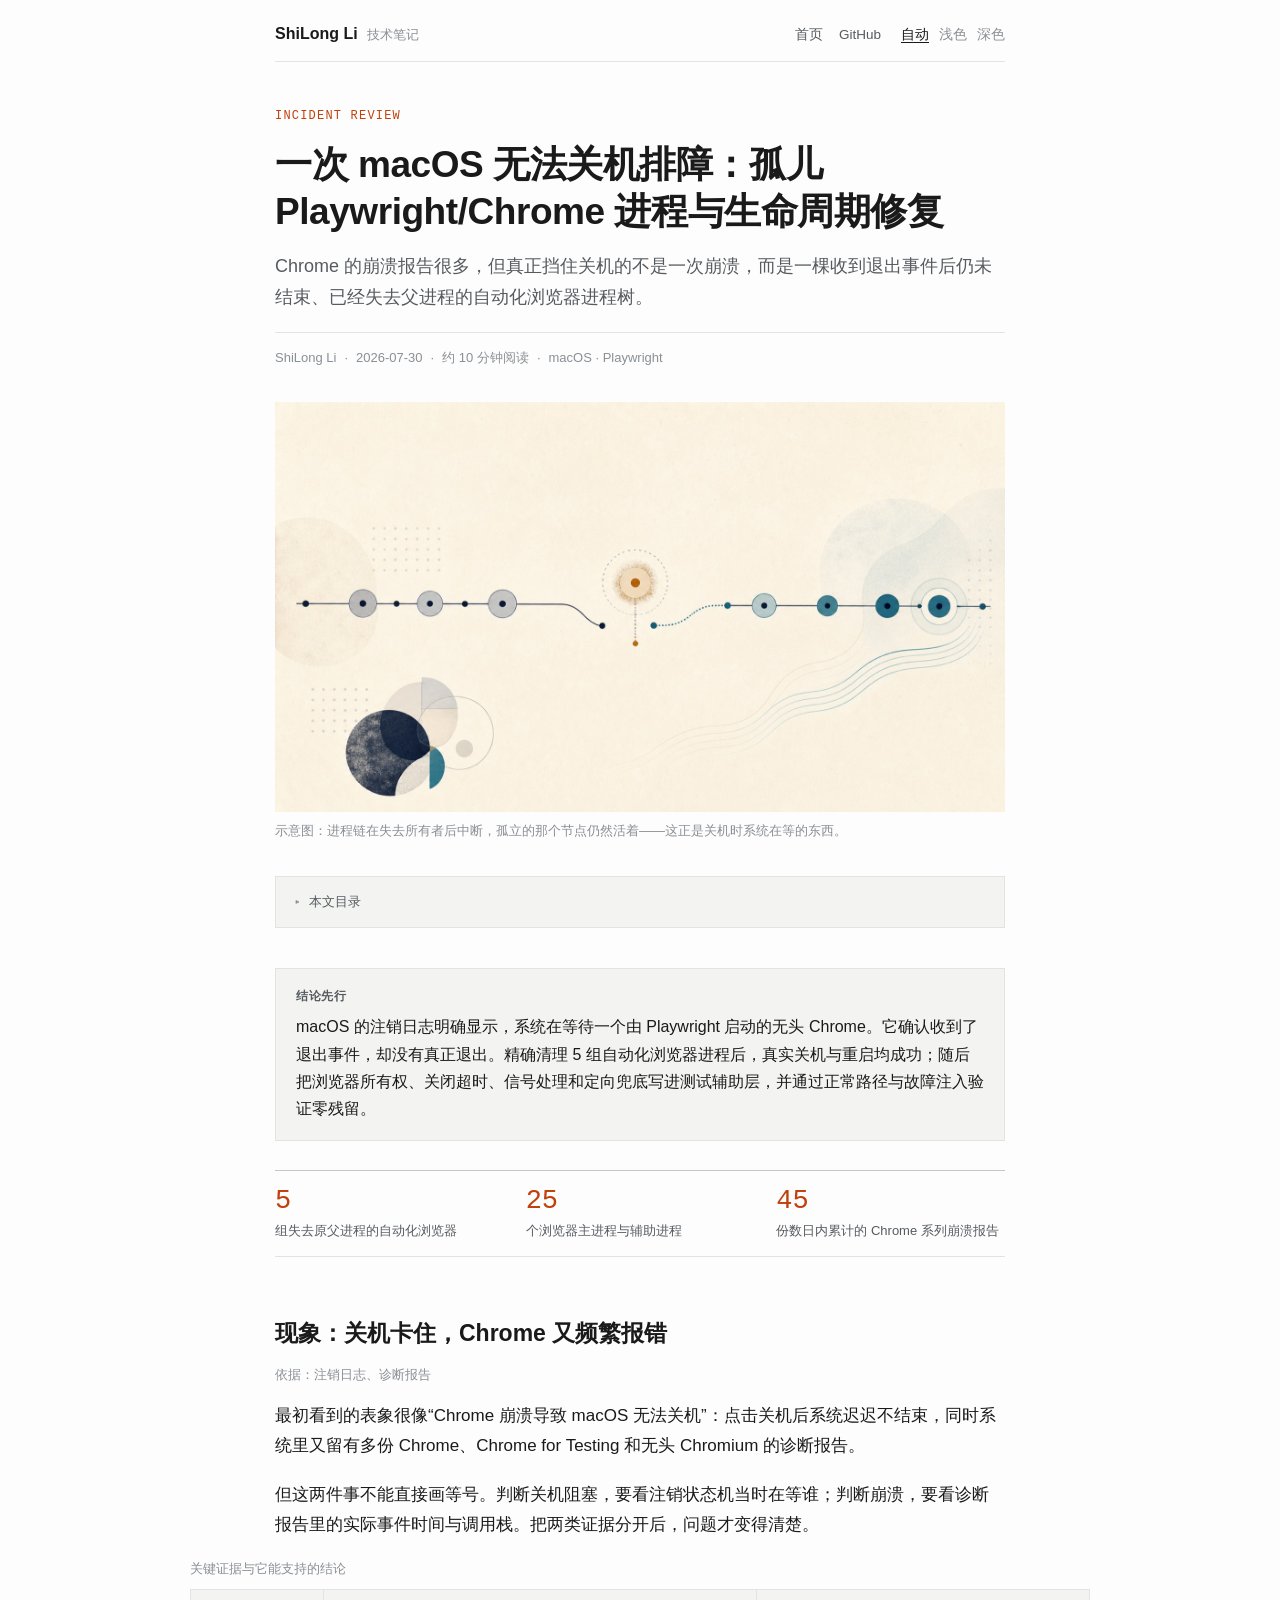
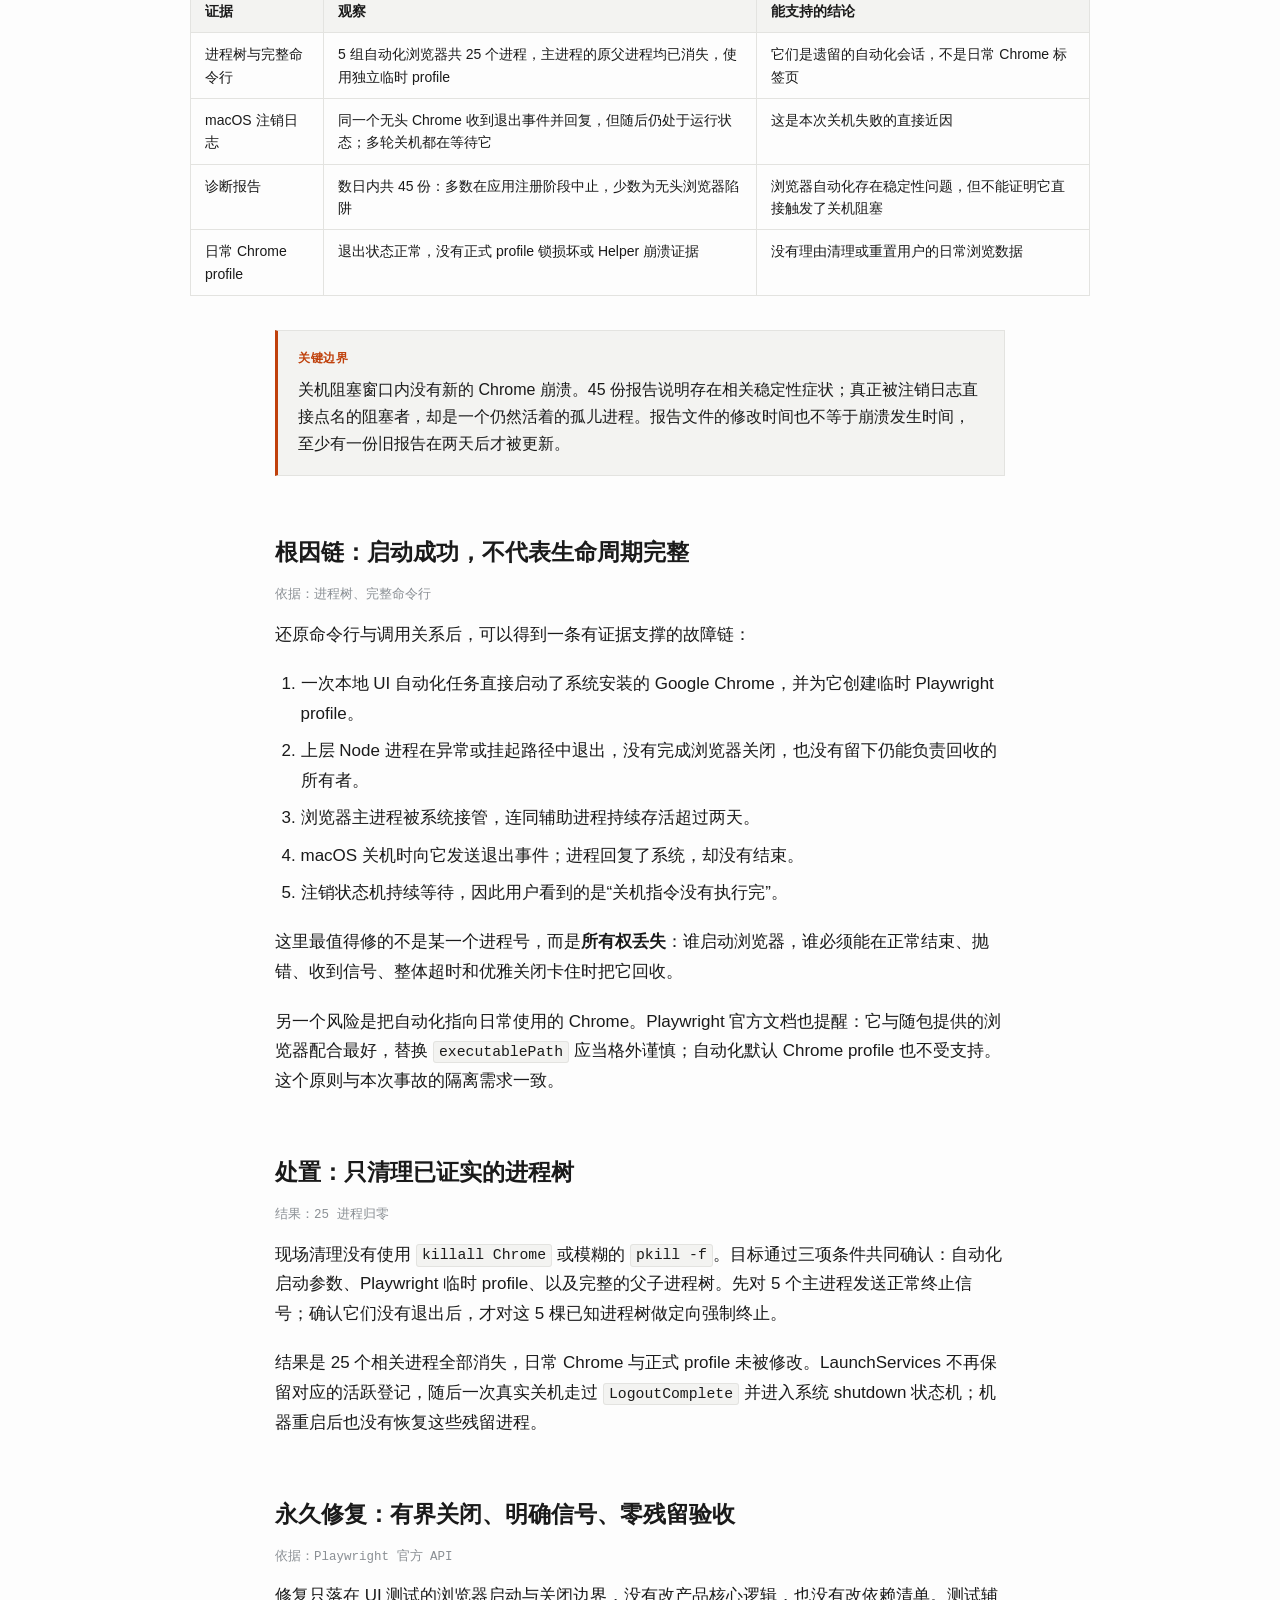
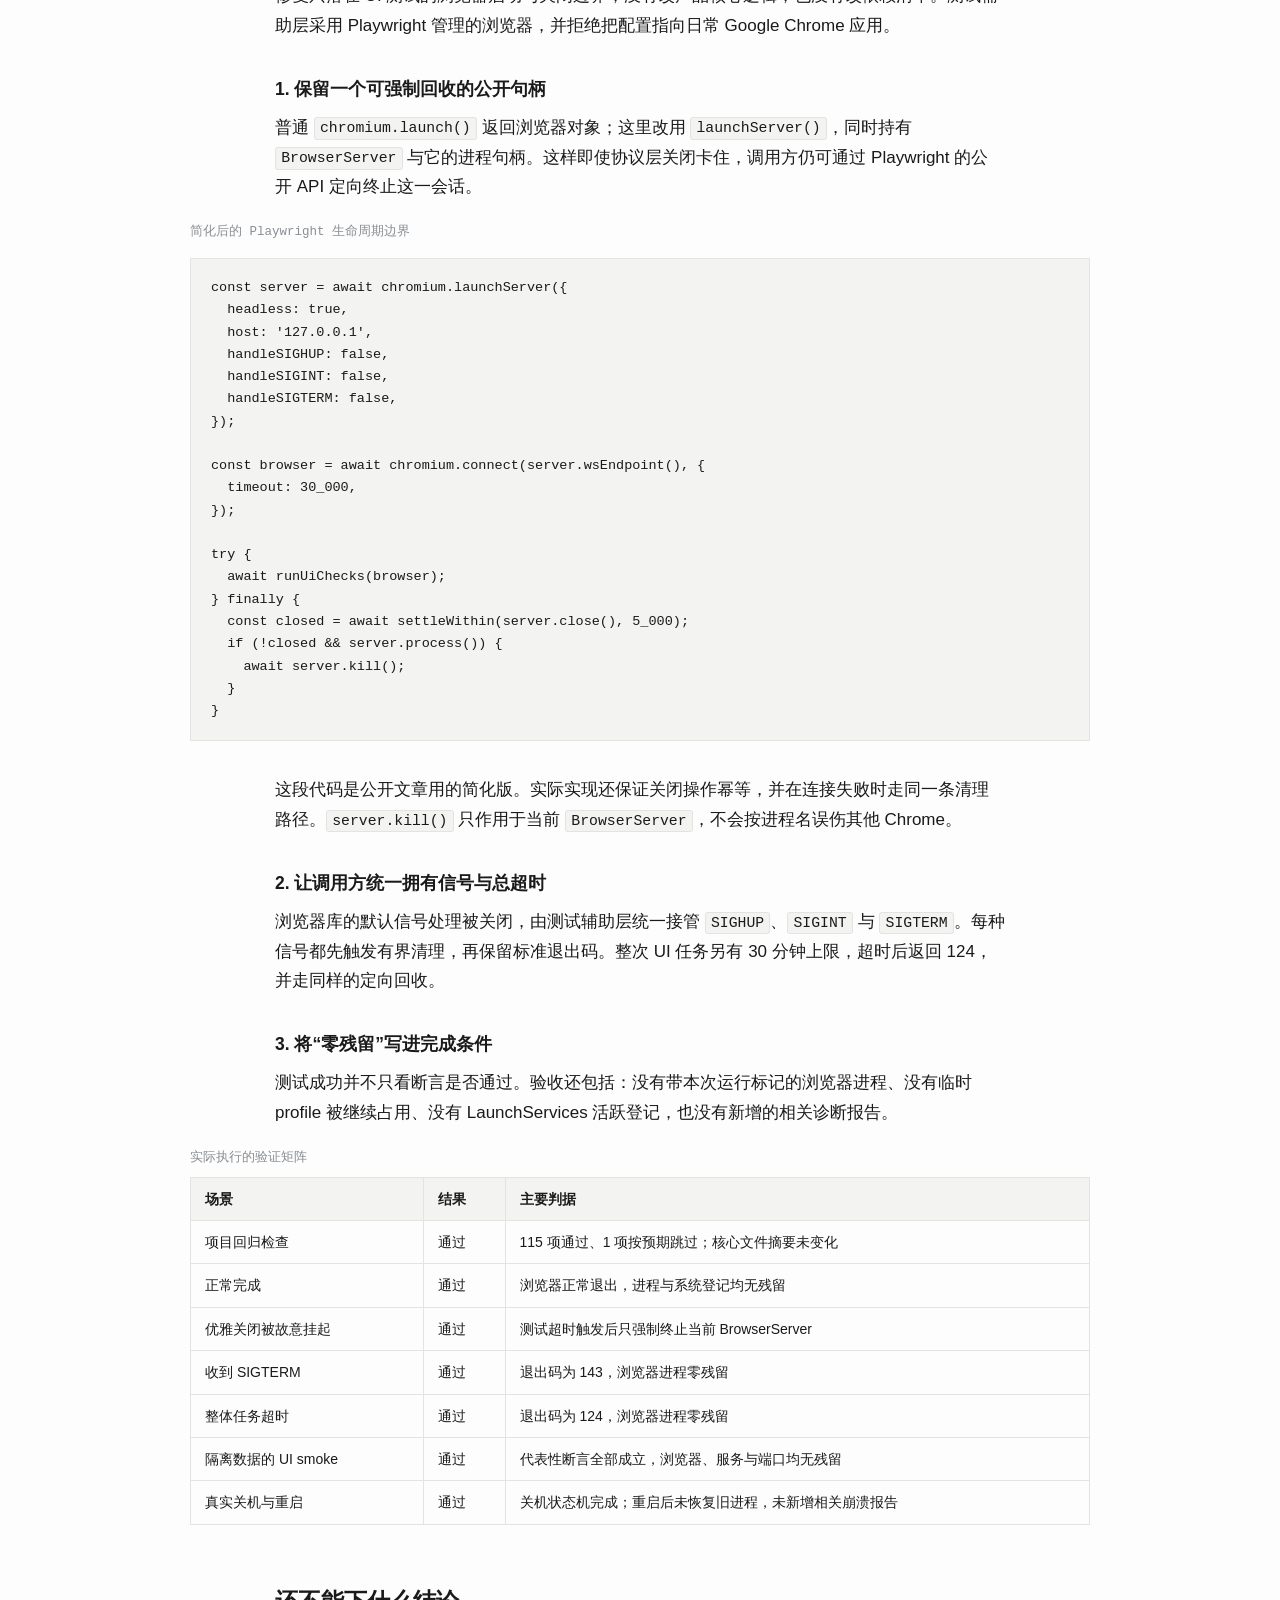
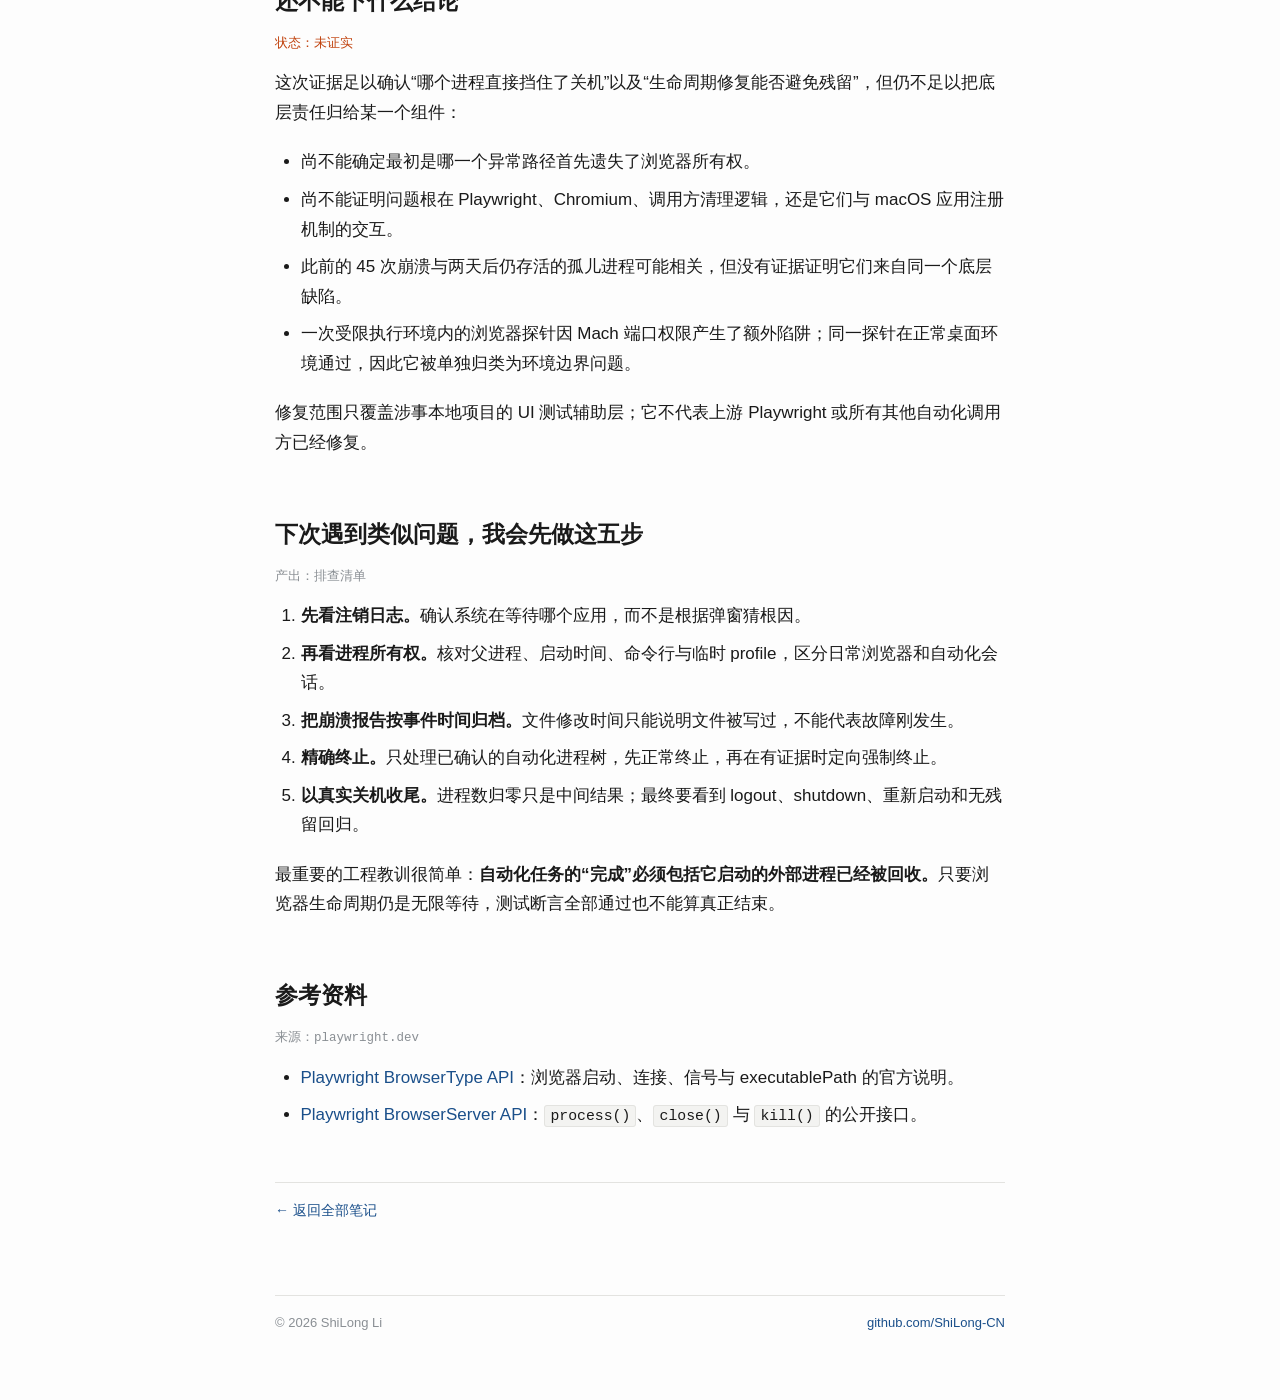
==== commit 17058f2e: "Restyle after surveying how other technical blogs are built Measured six reference sites (Cloudflare" ====
--- a/posts/macos-shutdown-playwright-chrome/index.html
+++ b/posts/macos-shutdown-playwright-chrome/index.html
@@ -1,11 +1,11 @@
 <!doctype html>
-<html lang="zh-CN" class="reading">
+<html lang="zh-CN">
 <head>
   <meta charset="utf-8">
   <meta name="viewport" content="width=device-width, initial-scale=1">
   <title>一次 macOS 无法关机排障：孤儿 Playwright/Chrome 进程与生命周期修复</title>
   <meta name="description" content="从注销日志、崩溃报告和进程树出发，定位阻塞 macOS 关机的孤儿 Playwright/Chrome 进程，并用有界关闭与故障注入完成修复。">
-  <meta name="theme-color" content="#ffffff">
+  <meta name="theme-color" content="#fdfdfd">
   <script>
     (() => {
       const root = document.documentElement;
@@ -17,10 +17,8 @@
       root.dataset.themeChoice = choice;
       if (choice === 'light' || choice === 'dark') root.dataset.theme = choice;
       const dark = choice === 'dark' || (choice === 'system' && matchMedia('(prefers-color-scheme: dark)').matches);
-      const reading = root.classList.contains('reading');
       root.style.colorScheme = dark ? 'dark' : 'light';
-      document.querySelector('meta[name="theme-color"]').content =
-        dark ? (reading ? '#0e1013' : '#15171a') : (reading ? '#ffffff' : '#f4f2ea');
+      document.querySelector('meta[name="theme-color"]').content = dark ? '#0f1113' : '#fdfdfd';
     })();
   </script>
   <link rel="icon" href="../../assets/favicon.svg" type="image/svg+xml">
@@ -92,6 +90,19 @@
         </figure>
       </header>
 
+        <details class="toc">
+          <summary>本文目录</summary>
+          <ol>
+            <li><a href="#symptom">现象：关机卡住，Chrome 又频繁报错</a></li>
+            <li><a href="#chain">根因链：启动成功，不代表生命周期完整</a></li>
+            <li><a href="#cleanup">处置：只清理已证实的进程树</a></li>
+            <li><a href="#fix">永久修复：有界关闭、明确信号、零残留验收</a></li>
+            <li><a href="#limits">还不能下什么结论</a></li>
+            <li><a href="#checklist">下次遇到类似问题，我会先做这五步</a></li>
+            <li><a href="#references">参考资料</a></li>
+          </ol>
+        </details>
+
       <div class="article-body">
         <aside class="note" aria-label="结论摘要">
           <b class="note-label">结论先行</b>
@@ -104,10 +115,9 @@
           <div class="metric"><b>45</b><span>份数日内累计的 Chrome 系列崩溃报告</span></div>
         </div>
 
-        <div class="section-head">
-          <p class="rail-note"><b>依据</b>注销日志 · 诊断报告</p>
-          <h2 id="symptom">现象：关机卡住，Chrome 又频繁报错</h2>
-        </div>
+        <h2 id="symptom">现象：关机卡住，Chrome 又频繁报错</h2>
+
+        <p class="section-basis">依据：注销日志、诊断报告</p>
 
         <p>最初看到的表象很像“Chrome 崩溃导致 macOS 无法关机”：点击关机后系统迟迟不结束，同时系统里又留有多份 Chrome、Chrome for Testing 和无头 Chromium 的诊断报告。</p>
 
@@ -153,10 +163,9 @@
           关机阻塞窗口内没有新的 Chrome 崩溃。45 份报告说明存在相关稳定性症状；真正被注销日志直接点名的阻塞者，却是一个仍然活着的孤儿进程。报告文件的修改时间也不等于崩溃发生时间，至少有一份旧报告在两天后才被更新。
         </aside>
 
-        <div class="section-head">
-          <p class="rail-note"><b>依据</b>进程树 · 完整命令行</p>
-          <h2 id="chain">根因链：启动成功，不代表生命周期完整</h2>
-        </div>
+        <h2 id="chain">根因链：启动成功，不代表生命周期完整</h2>
+
+        <p class="section-basis">依据：进程树、完整命令行</p>
 
         <p>还原命令行与调用关系后，可以得到一条有证据支撑的故障链：</p>
 
@@ -172,19 +181,17 @@
 
         <p>另一个风险是把自动化指向日常使用的 Chrome。Playwright 官方文档也提醒：它与随包提供的浏览器配合最好，替换 <code>executablePath</code> 应当格外谨慎；自动化默认 Chrome profile 也不受支持。这个原则与本次事故的隔离需求一致。</p>
 
-        <div class="section-head">
-          <p class="rail-note"><b>结果</b>25 进程归零</p>
-          <h2 id="cleanup">处置：只清理已证实的进程树</h2>
-        </div>
+        <h2 id="cleanup">处置：只清理已证实的进程树</h2>
+
+        <p class="section-basis">结果：25 进程归零</p>
 
         <p>现场清理没有使用 <code>killall Chrome</code> 或模糊的 <code>pkill -f</code>。目标通过三项条件共同确认：自动化启动参数、Playwright 临时 profile、以及完整的父子进程树。先对 5 个主进程发送正常终止信号；确认它们没有退出后，才对这 5 棵已知进程树做定向强制终止。</p>
 
         <p>结果是 25 个相关进程全部消失，日常 Chrome 与正式 profile 未被修改。LaunchServices 不再保留对应的活跃登记，随后一次真实关机走过 <code>LogoutComplete</code> 并进入系统 shutdown 状态机；机器重启后也没有恢复这些残留进程。</p>
 
-        <div class="section-head">
-          <p class="rail-note"><b>依据</b>Playwright 官方 API</p>
-          <h2 id="fix">永久修复：有界关闭、明确信号、零残留验收</h2>
-        </div>
+        <h2 id="fix">永久修复：有界关闭、明确信号、零残留验收</h2>
+
+        <p class="section-basis">依据：Playwright 官方 API</p>
 
         <p>修复只落在 UI 测试的浏览器启动与关闭边界，没有改产品核心逻辑，也没有改依赖清单。测试辅助层采用 Playwright 管理的浏览器，并拒绝把配置指向日常 Google Chrome 应用。</p>
 
@@ -192,7 +199,9 @@
 
         <p>普通 <code>chromium.launch()</code> 返回浏览器对象；这里改用 <code>launchServer()</code>，同时持有 <code>BrowserServer</code> 与它的进程句柄。这样即使协议层关闭卡住，调用方仍可通过 Playwright 的公开 API 定向终止这一会话。</p>
 
-        <pre class="bleed" tabindex="0" aria-label="简化后的 Playwright 生命周期代码"><code>const server = await chromium.launchServer({
+        <div class="code-block">
+          <p class="code-label">简化后的 Playwright 生命周期边界</p>
+          <pre tabindex="0"><code>const server = await chromium.launchServer({
   headless: true,
   host: '127.0.0.1',
   handleSIGHUP: false,
@@ -212,6 +221,7 @@
     await server.kill();
   }
 }</code></pre>
+        </div>
 
         <p>这段代码是公开文章用的简化版。实际实现还保证关闭操作幂等，并在连接失败时走同一条清理路径。<code>server.kill()</code> 只作用于当前 <code>BrowserServer</code>，不会按进程名误伤其他 Chrome。</p>
 
@@ -273,10 +283,9 @@
           </table>
         </div>
 
-        <div class="section-head">
-          <p class="rail-note is-open"><b>状态</b>未证实</p>
-          <h2 id="limits">还不能下什么结论</h2>
-        </div>
+        <h2 id="limits">还不能下什么结论</h2>
+
+        <p class="section-basis is-open">状态：未证实</p>
 
         <p>这次证据足以确认“哪个进程直接挡住了关机”以及“生命周期修复能否避免残留”，但仍不足以把底层责任归给某一个组件：</p>
 
@@ -289,10 +298,9 @@
 
         <p>修复范围只覆盖涉事本地项目的 UI 测试辅助层；它不代表上游 Playwright 或所有其他自动化调用方已经修复。</p>
 
-        <div class="section-head">
-          <p class="rail-note"><b>产出</b>排查清单</p>
-          <h2 id="checklist">下次遇到类似问题，我会先做这五步</h2>
-        </div>
+        <h2 id="checklist">下次遇到类似问题，我会先做这五步</h2>
+
+        <p class="section-basis">产出：排查清单</p>
 
         <ol>
           <li><strong>先看注销日志。</strong>确认系统在等待哪个应用，而不是根据弹窗猜根因。</li>
@@ -304,10 +312,9 @@
 
         <p>最重要的工程教训很简单：<strong>自动化任务的“完成”必须包括它启动的外部进程已经被回收。</strong>只要浏览器生命周期仍是无限等待，测试断言全部通过也不能算真正结束。</p>
 
-        <div class="section-head">
-          <p class="rail-note"><b>来源</b>playwright.dev</p>
-          <h2 id="references">参考资料</h2>
-        </div>
+        <h2 id="references">参考资料</h2>
+
+        <p class="section-basis">来源：playwright.dev</p>
 
         <ul>
           <li><a href="https://playwright.dev/docs/api/class-browsertype">Playwright BrowserType API</a>：浏览器启动、连接、信号与 executablePath 的官方说明。</li>
--- a/assets/styles.css
+++ b/assets/styles.css
@@ -1,33 +1,28 @@
 /* ==========================================================================
    ShiLong Li · Technical Notes
-   Index = dense ledger. Article = quiet reading column with an evidence rail.
+   One centred column. No ornament. Tables, code and figures carry the weight.
    ========================================================================== */
 
 :root {
   color-scheme: light;
 
-  --paper: #f4f2ea;
-  --page: #ffffff;
-  --ink: #16181b;
-  --ink-2: #5c6269;
-  --ink-3: #8b9097;
-  --rule: #ddd8cb;
-  --rule-page: #e4e1da;
-  --indigo: #1b3a6b;
-  --indigo-soft: #e9eef6;
-  --ember: #c2410c;
-  --code-bg: #f2efe6;
-  --selection: #d8e2f1;
-
-  --rail: 150px;
-  --gutter: 44px;
-  --measure: 600px;
-  --wide: calc(var(--rail) + var(--gutter) + var(--measure));
-
-  --serif: "Iowan Old Style", Charter, "Palatino Linotype", Palatino, Georgia,
-    "Noto Serif SC", "Source Han Serif SC", "Songti SC", serif;
+  --paper: #fdfdfd;
+  --surface: #f3f3f1;
+  --ink: #1a1a1a;
+  --ink-2: #565b60;
+  --ink-3: #8a8f94;
+  --rule: #e3e3e0;
+  --rule-strong: #c7c7c3;
+  --link: #1a4f8a;
+  --ember: #c0410c;
+  --selection: #dbe6f3;
+
+  --measure: 730px;
+  --bleed: 900px;
+
   --sans: -apple-system, BlinkMacSystemFont, "Segoe UI", "PingFang SC",
-    "Hiragino Sans GB", "Microsoft YaHei", "Helvetica Neue", Arial, sans-serif;
+    "Hiragino Sans GB", "Microsoft YaHei", Roboto, "Helvetica Neue", Arial,
+    sans-serif;
   --mono: ui-monospace, SFMono-Regular, "SF Mono", Menlo, Consolas,
     "Liberation Mono", monospace;
 }
@@ -35,36 +30,32 @@
 :root[data-theme="dark"] {
   color-scheme: dark;
 
-  --paper: #15171a;
-  --page: #0e1013;
-  --ink: #e9e7e1;
-  --ink-2: #9ba1a8;
-  --ink-3: #6e747a;
-  --rule: #2a2e33;
-  --rule-page: #23272b;
-  --indigo: #8fb3e8;
-  --indigo-soft: #182231;
-  --ember: #e8783e;
-  --code-bg: #181b1f;
-  --selection: #26364e;
+  --paper: #0f1113;
+  --surface: #191c1f;
+  --ink: #e6e6e3;
+  --ink-2: #9aa0a6;
+  --ink-3: #71777d;
+  --rule: #26292d;
+  --rule-strong: #3a3e43;
+  --link: #6ba4e8;
+  --ember: #e07a45;
+  --selection: #23384f;
 }
 
 @media (prefers-color-scheme: dark) {
   :root:not([data-theme]) {
     color-scheme: dark;
 
-    --paper: #15171a;
-    --page: #0e1013;
-    --ink: #e9e7e1;
-    --ink-2: #9ba1a8;
-    --ink-3: #6e747a;
-    --rule: #2a2e33;
-    --rule-page: #23272b;
-    --indigo: #8fb3e8;
-    --indigo-soft: #182231;
-    --ember: #e8783e;
-    --code-bg: #181b1f;
-    --selection: #26364e;
+    --paper: #0f1113;
+    --surface: #191c1f;
+    --ink: #e6e6e3;
+    --ink-2: #9aa0a6;
+    --ink-3: #71777d;
+    --rule: #26292d;
+    --rule-strong: #3a3e43;
+    --link: #6ba4e8;
+    --ember: #e07a45;
+    --selection: #23384f;
   }
 }
 
@@ -77,16 +68,6 @@
 html {
   background: var(--paper);
   scroll-behavior: smooth;
-}
-
-/* Reading pages sit on white so the index reads as an index, not as a page. */
-html.reading,
-html.reading body {
-  background: var(--page);
-}
-
-html.reading {
-  --rule: var(--rule-page);
 }
 
 body {
@@ -100,7 +81,6 @@
   font-size: 16px;
   line-height: 1.7;
   -webkit-font-smoothing: antialiased;
-  text-rendering: optimizeLegibility;
   overflow-wrap: break-word;
 }
 
@@ -113,7 +93,7 @@
 }
 
 a {
-  color: var(--indigo);
+  color: var(--link);
   text-decoration: none;
 }
 
@@ -123,7 +103,7 @@
 }
 
 :focus-visible {
-  outline: 2px solid var(--ember);
+  outline: 2px solid var(--link);
   outline-offset: 3px;
 }
 
@@ -133,11 +113,10 @@
   left: 10px;
   z-index: 10;
   padding: 7px 11px;
-  background: var(--page);
+  background: var(--paper);
   border: 1px solid var(--ink);
   color: var(--ink);
-  font-family: var(--mono);
-  font-size: 12px;
+  font-size: 13px;
   transform: translateY(-180%);
 }
 
@@ -145,12 +124,13 @@
   transform: translateY(0);
 }
 
-/* --- shared shell ------------------------------------------------------- */
+/* --- shell -------------------------------------------------------------- */
 
 .site-header,
 .site-footer,
-.shell {
-  width: min(calc(100% - 40px), var(--wide));
+.shell,
+.article-shell {
+  width: min(calc(100% - 40px), var(--measure));
   margin-right: auto;
   margin-left: auto;
 }
@@ -159,45 +139,39 @@
   display: flex;
   align-items: baseline;
   justify-content: space-between;
-  gap: 14px 24px;
+  gap: 12px 24px;
   flex-wrap: wrap;
-  padding: 22px 0 12px;
-  border-bottom: 2px solid var(--ink);
+  padding: 20px 0 14px;
+  border-bottom: 1px solid var(--rule);
 }
 
 .brand {
   color: var(--ink);
-  font-family: var(--serif);
-  font-size: 19px;
-  font-weight: 600;
-  letter-spacing: 0.01em;
+  font-size: 16px;
+  font-weight: 650;
 }
 
 .brand:hover {
   text-decoration: none;
 }
 
-/* Tracking is for Latin labels only; it pulls CJK glyphs apart. */
 .brand span {
-  margin-left: 8px;
-  color: var(--ink-3);
-  font-family: var(--mono);
-  font-size: 11.5px;
+  margin-left: 9px;
+  color: var(--ink-3);
+  font-size: 13px;
   font-weight: 400;
-  letter-spacing: 0.04em;
 }
 
 .header-actions {
   display: flex;
   align-items: baseline;
-  gap: 22px;
+  gap: 20px;
 }
 
 .site-nav {
   display: flex;
   gap: 16px;
-  font-family: var(--mono);
-  font-size: 12.5px;
+  font-size: 13.5px;
 }
 
 .site-nav a {
@@ -205,30 +179,27 @@
 }
 
 .site-nav a:hover {
-  color: var(--ember);
+  color: var(--link);
   text-decoration: none;
 }
 
-/* Theme control: plain text, active state marked by an ember underline. */
 .theme-switcher {
   display: none;
 }
 
 [data-theme-enabled] .theme-switcher {
   display: inline-flex;
-  gap: 11px;
+  gap: 10px;
 }
 
 .theme-switcher button {
-  padding: 0 0 2px;
+  padding: 0;
   background: none;
   border: 0;
-  border-bottom: 2px solid transparent;
   color: var(--ink-3);
   cursor: pointer;
-  font-family: var(--mono);
-  font-size: 12.5px;
-  line-height: 1.4;
+  font: inherit;
+  font-size: 13.5px;
 }
 
 .theme-switcher button:hover {
@@ -236,8 +207,9 @@
 }
 
 .theme-switcher button[aria-pressed="true"] {
-  border-bottom-color: var(--ember);
-  color: var(--ink);
+  color: var(--ink);
+  text-decoration: underline;
+  text-underline-offset: 3px;
 }
 
 /* --- index -------------------------------------------------------------- */
@@ -246,47 +218,37 @@
   margin-bottom: 64px;
 }
 
-/* Hairlines run the full shell so the intro and the ledger share one grid. */
 .intro {
-  padding: 58px 0 54px;
+  padding: 40px 0 34px;
   border-bottom: 1px solid var(--rule);
-}
-
-.intro > * {
-  max-width: 640px;
 }
 
 .intro p {
   margin: 0;
   color: var(--ink-2);
   font-size: 15.5px;
-  line-height: 1.8;
+  line-height: 1.75;
 }
 
 .intro p.intro-thesis {
-  margin-bottom: 16px;
-  color: var(--ink);
-  font-family: var(--serif);
-  font-size: clamp(27px, 3.4vw, 34px);
-  font-weight: 600;
-  line-height: 1.35;
+  margin-bottom: 12px;
+  color: var(--ink);
+  font-size: 21px;
+  font-weight: 650;
+  line-height: 1.5;
 }
 
 .intro p.intro-topics {
-  margin-top: 20px;
-  color: var(--ink-3);
-  font-family: var(--mono);
-  font-size: 12px;
-  letter-spacing: 0.04em;
+  margin-top: 16px;
+  color: var(--ink-3);
+  font-size: 13.5px;
 }
 
 .section-label {
-  margin: 30px 0 2px;
-  color: var(--ink-3);
-  font-family: var(--mono);
-  font-size: 11.5px;
+  margin: 30px 0 0;
+  color: var(--ink-3);
+  font-size: 13px;
   font-weight: 400;
-  letter-spacing: 0.04em;
 }
 
 .post-list {
@@ -298,9 +260,9 @@
 
 .post-item {
   display: grid;
-  grid-template-columns: 34px minmax(0, 1fr);
+  grid-template-columns: 30px minmax(0, 1fr);
   align-items: baseline;
-  padding: 14px 0;
+  padding: 15px 0;
   border-bottom: 1px solid var(--rule);
   counter-increment: note;
 }
@@ -318,8 +280,8 @@
 .post-item h3 {
   grid-column: 2;
   margin: 0;
-  font-size: 16.5px;
-  font-weight: 500;
+  font-size: 17px;
+  font-weight: 550;
   line-height: 1.5;
 }
 
@@ -328,102 +290,81 @@
 }
 
 .post-item h3 a:hover {
-  color: var(--indigo);
+  color: var(--link);
 }
 
 .post-meta {
   grid-column: 2;
-  margin: 3px 0 0;
-  color: var(--ink-2);
-  font-family: var(--mono);
-  font-size: 12px;
+  margin: 4px 0 0;
+  color: var(--ink-3);
+  font-size: 13px;
   line-height: 1.6;
 }
 
 .post-meta > * + *::before {
   content: "·";
   margin: 0 7px;
-  color: var(--ink-3);
-}
-
-.post-meta .topic {
-  color: var(--indigo);
-}
-
-.post-item:hover::before {
-  color: var(--ember);
-}
-
-/* --- article ------------------------------------------------------------ */
+}
+
+/* --- article header ----------------------------------------------------- */
 
 .article-shell {
-  width: min(calc(100% - 40px), var(--wide));
-  margin: 0 auto 72px;
+  margin-bottom: 72px;
 }
 
 .eyebrow {
-  display: inline-block;
   margin: 0;
-  padding-bottom: 5px;
-  border-bottom: 1px solid currentColor;
   color: var(--ember);
   font-family: var(--mono);
-  font-size: 11.5px;
-  letter-spacing: 0.16em;
+  font-size: 12px;
+  letter-spacing: 0.1em;
   text-transform: uppercase;
 }
 
 .article-header {
-  padding: 54px 0 0;
+  padding: 44px 0 0;
 }
 
 .article-header h1 {
-  max-width: 15em;
-  margin: 22px 0 0;
-  color: var(--ink);
-  font-family: var(--serif);
-  font-size: clamp(30px, 4.6vw, 43px);
-  font-weight: 600;
-  letter-spacing: -0.005em;
-  line-height: 1.2;
-}
-
-/* Deck stays upright: synthesised italics wreck Chinese glyphs. */
+  margin: 14px 0 0;
+  color: var(--ink);
+  font-size: clamp(27px, 3.6vw, 37px);
+  font-weight: 700;
+  letter-spacing: -0.012em;
+  line-height: 1.28;
+}
+
 .article-deck {
-  max-width: 34em;
-  margin: 20px 0 0;
-  color: var(--ink-2);
-  font-family: var(--serif);
-  font-size: 19px;
-  line-height: 1.65;
+  margin: 16px 0 0;
+  color: var(--ink-2);
+  font-size: 18px;
+  line-height: 1.7;
 }
 
 .article-meta {
   display: flex;
   flex-wrap: wrap;
-  margin-top: 26px;
+  margin-top: 20px;
   padding-top: 14px;
   border-top: 1px solid var(--rule);
-  color: var(--ink-2);
-  font-family: var(--mono);
-  font-size: 12.5px;
+  color: var(--ink-3);
+  font-size: 13px;
 }
 
 .article-meta > * + *::before {
   content: "·";
-  margin: 0 9px;
-  color: var(--ink-3);
+  margin: 0 8px;
 }
 
 .article-figure {
-  margin: 36px 0 0;
+  margin: 32px 0 0;
 }
 
 .article-figure img {
   display: block;
   width: 100%;
   height: auto;
-  background: var(--code-bg);
+  background: var(--surface);
 }
 
 /* The illustration is painted on cream stock; it glares on a dark page. */
@@ -437,122 +378,145 @@
   }
 }
 
-.article-figure figcaption {
-  margin-top: 10px;
-  color: var(--ink-3);
-  font-family: var(--mono);
-  font-size: 12px;
+.article-figure figcaption,
+.figure-caption {
+  margin-top: 9px;
+  color: var(--ink-3);
+  font-size: 13px;
   line-height: 1.6;
 }
 
-/* The reading column, with the evidence rail hanging in the left margin. */
+/* --- table of contents -------------------------------------------------- */
+
+.toc {
+  margin: 34px 0 0;
+  padding: 14px 18px;
+  border: 1px solid var(--rule);
+  background: var(--surface);
+  font-size: 14.5px;
+}
+
+.toc summary {
+  color: var(--ink-2);
+  cursor: pointer;
+  font-size: 13px;
+  list-style: none;
+}
+
+.toc summary::-webkit-details-marker {
+  display: none;
+}
+
+.toc summary::before {
+  content: "▸";
+  display: inline-block;
+  margin-right: 8px;
+  color: var(--ink-3);
+  transition: transform 0.15s ease;
+}
+
+.toc[open] summary::before {
+  transform: rotate(90deg);
+}
+
+.toc ol {
+  margin: 12px 0 2px;
+  padding-left: 22px;
+  color: var(--ink-3);
+}
+
+.toc li {
+  margin-bottom: 5px;
+}
+
+.toc li:last-child {
+  margin-bottom: 0;
+}
+
+.toc a {
+  color: var(--ink-2);
+}
+
+/* --- article body ------------------------------------------------------- */
+
 .article-body {
-  position: relative;
-  padding-left: calc(var(--rail) + var(--gutter));
-  margin-top: 46px;
+  margin-top: 40px;
   font-size: 17px;
-  line-height: 1.85;
-}
-
-.article-body > * {
-  max-width: var(--measure);
+  line-height: 1.75;
 }
 
 .article-body p,
 .article-body ul,
 .article-body ol {
-  margin: 0 0 1.25em;
+  margin: 0 0 1.15em;
 }
 
 .article-body ul,
 .article-body ol {
-  padding-left: 1.4em;
+  padding-left: 1.5em;
 }
 
 .article-body li + li {
-  margin-top: 0.5em;
+  margin-top: 0.45em;
 }
 
 .article-body strong {
   font-weight: 650;
 }
 
-.section-head {
-  position: relative;
-  margin: 3em 0 1.1em;
-}
-
-.article-body > .section-head:first-child {
-  margin-top: 0;
-}
-
-.section-head h2 {
-  margin: 0;
-  color: var(--ink);
-  font-family: var(--serif);
-  font-size: 26px;
-  font-weight: 600;
-  line-height: 1.35;
-  scroll-margin-top: 24px;
-}
-
-/* Evidence rail: what each section is actually standing on. */
-.rail-note {
-  position: absolute;
-  top: 0.5em;
-  left: calc(-1 * (var(--rail) + var(--gutter)));
-  width: var(--rail);
-  margin: 0;
-  color: var(--indigo);
-  font-family: var(--mono);
-  font-size: 11.5px;
-  line-height: 1.55;
-  text-align: right;
-}
-
-.rail-note b {
-  display: block;
-  color: var(--ink-3);
-  font-weight: 400;
-  letter-spacing: 0.04em;
-}
-
-.rail-note.is-open {
-  color: var(--ember);
+.article-body h2 {
+  margin: 2.6em 0 0.7em;
+  color: var(--ink);
+  font-size: 23px;
+  font-weight: 650;
+  line-height: 1.45;
+  scroll-margin-top: 20px;
 }
 
 .article-body h3 {
-  margin: 2.2em 0 0.7em;
-  color: var(--ink);
-  font-size: 18px;
+  margin: 2em 0 0.6em;
+  color: var(--ink);
+  font-size: 17.5px;
   font-weight: 650;
   line-height: 1.5;
 }
 
+/* What the section rests on. Information, so it sits in the flow. */
+.section-basis {
+  margin: -0.35em 0 1.3em;
+  color: var(--ink-3);
+  font-family: var(--mono);
+  font-size: 12.5px;
+  line-height: 1.6;
+}
+
+.section-basis.is-open {
+  color: var(--ember);
+}
+
 /* --- callouts ----------------------------------------------------------- */
 
 .note {
-  margin: 0 0 2em;
-  padding: 20px 22px;
-  background: var(--indigo-soft);
-  line-height: 1.75;
+  margin: 0 0 1.8em;
+  padding: 18px 20px;
+  border: 1px solid var(--rule);
+  background: var(--surface);
+  font-size: 16px;
+  line-height: 1.7;
 }
 
 .note-open {
-  margin: 2.4em 0;
-  padding: 0 0 0 20px;
-  border-left: 2px solid var(--ember);
-  background: none;
-  color: var(--ink-2);
+  margin: 2em 0;
+  border-left: 3px solid var(--ember);
 }
 
 .note-label {
   display: block;
-  margin-bottom: 7px;
-  color: var(--indigo);
+  margin-bottom: 6px;
+  color: var(--ink-2);
   font-family: var(--mono);
   font-size: 12px;
-  letter-spacing: 0.04em;
+  letter-spacing: 0.06em;
 }
 
 .note-open .note-label {
@@ -562,10 +526,10 @@
 .evidence-strip {
   display: grid;
   grid-template-columns: repeat(3, minmax(0, 1fr));
-  gap: 20px;
-  margin: 0 0 2.4em;
-  padding: 18px 0;
-  border-top: 1px solid var(--ink);
+  gap: 22px;
+  margin: 0 0 2em;
+  padding: 16px 0;
+  border-top: 1px solid var(--rule-strong);
   border-bottom: 1px solid var(--rule);
 }
 
@@ -573,41 +537,57 @@
   display: block;
   color: var(--ember);
   font-family: var(--mono);
-  font-size: 30px;
+  font-size: 27px;
   font-weight: 500;
   line-height: 1.1;
 }
 
 .metric span {
   display: block;
-  margin-top: 5px;
-  color: var(--ink-2);
-  font-size: 13.5px;
+  margin-top: 4px;
+  color: var(--ink-2);
+  font-size: 13px;
   line-height: 1.5;
 }
 
-/* --- code and tables: allowed to borrow the rail's width ---------------- */
+/* --- code, tables ------------------------------------------------------- */
 
 code {
   padding: 0.15em 0.35em;
-  background: var(--code-bg);
+  background: var(--surface);
+  border: 1px solid var(--rule);
+  border-radius: 3px;
   font-family: var(--mono);
-  font-size: 0.88em;
-}
-
-.article-body > .bleed {
-  max-width: var(--wide);
-  margin-left: calc(-1 * (var(--rail) + var(--gutter)));
+  font-size: 0.87em;
+}
+
+.article-body > .bleed,
+.code-block {
+  width: min(var(--bleed), calc(100vw - 40px));
+  margin-left: 50%;
+  transform: translateX(-50%);
+}
+
+.code-block {
+  margin-bottom: 2em;
+}
+
+.code-label {
+  margin: 0 0 7px;
+  color: var(--ink-3);
+  font-family: var(--mono);
+  font-size: 12.5px;
 }
 
 pre {
-  margin: 0 0 2em;
-  padding: 20px 22px;
+  margin: 0;
+  padding: 18px 20px;
   overflow-x: auto;
-  background: var(--code-bg);
+  background: var(--surface);
+  border: 1px solid var(--rule);
   color: var(--ink);
   font-size: 13.5px;
-  line-height: 1.7;
+  line-height: 1.65;
   overflow-wrap: normal;
   tab-size: 2;
 }
@@ -615,60 +595,52 @@
 pre code {
   padding: 0;
   background: none;
+  border: 0;
+  border-radius: 0;
   font-size: inherit;
 }
 
 .table-wrap {
-  margin: 0 0 2.4em;
+  margin: 0 0 2em;
   overflow-x: auto;
 }
 
 table {
   width: 100%;
-  min-width: 540px;
+  min-width: 560px;
   border-collapse: collapse;
-  font-size: 13.5px;
+  font-size: 14px;
   line-height: 1.6;
 }
 
 caption {
-  padding-bottom: 12px;
-  color: var(--ink-3);
-  font-family: var(--mono);
-  font-size: 12px;
-  letter-spacing: 0.04em;
+  padding-bottom: 9px;
+  color: var(--ink-3);
+  font-size: 13px;
   text-align: left;
 }
 
 th,
 td {
-  padding: 9px 16px 9px 0;
-  border-bottom: 1px solid var(--rule);
+  padding: 10px 14px;
+  border: 1px solid var(--rule);
   text-align: left;
   vertical-align: top;
 }
 
 thead th {
-  border-bottom: 1px solid var(--ink);
-  color: var(--ink-2);
-  font-family: var(--mono);
-  font-size: 12px;
-  font-weight: 400;
-  letter-spacing: 0.04em;
-}
-
-tbody tr:last-child td {
-  border-bottom: 0;
-}
-
-/* --- article footer ----------------------------------------------------- */
+  background: var(--surface);
+  color: var(--ink);
+  font-weight: 650;
+}
+
+/* --- article footer, site footer ---------------------------------------- */
 
 .article-nav {
-  margin-top: 56px;
-  padding-top: 18px;
-  border-top: 2px solid var(--ink);
-  font-family: var(--mono);
-  font-size: 12.5px;
+  margin-top: 52px;
+  padding-top: 16px;
+  border-top: 1px solid var(--rule);
+  font-size: 14px;
 }
 
 .site-footer {
@@ -679,13 +651,7 @@
   padding: 16px 0 26px;
   border-top: 1px solid var(--rule);
   color: var(--ink-3);
-  font-family: var(--mono);
-  font-size: 12px;
-}
-
-html.reading .site-footer,
-html.reading .site-header {
-  width: min(calc(100% - 40px), var(--wide));
+  font-size: 13px;
 }
 
 .site-footer p {
@@ -695,62 +661,26 @@
 /* --- 404 ---------------------------------------------------------------- */
 
 .notice {
-  max-width: var(--measure);
-  padding: 90px 0 120px;
+  padding: 80px 0 110px;
 }
 
 .notice h1 {
-  margin: 18px 0 14px;
-  font-family: var(--serif);
-  font-size: 34px;
-  font-weight: 600;
-  line-height: 1.25;
+  margin: 14px 0 12px;
+  font-size: 28px;
+  font-weight: 700;
+  line-height: 1.3;
 }
 
 .notice p:not(.eyebrow) {
-  margin: 0 0 14px;
+  margin: 0 0 12px;
   color: var(--ink-2);
 }
 
 /* --- responsive --------------------------------------------------------- */
-
-@media (max-width: 900px) {
-  /* Rail collapses to a label sitting above each heading. */
-  .article-body {
-    padding-left: 0;
-  }
-
-  .article-body > * {
-    max-width: none;
-  }
-
-  .rail-note {
-    position: static;
-    width: auto;
-    margin-bottom: 8px;
-    text-align: left;
-  }
-
-  .rail-note b {
-    display: inline;
-  }
-
-  .rail-note b::after {
-    content: " ";
-  }
-
-  .article-body > .bleed {
-    margin-left: 0;
-  }
-}
 
 @media (max-width: 620px) {
   body {
     font-size: 15.5px;
-  }
-
-  .site-header {
-    padding-top: 18px;
   }
 
   .header-actions {
@@ -760,44 +690,44 @@
   }
 
   .article-header {
-    padding-top: 36px;
+    padding-top: 32px;
   }
 
   .article-deck {
-    font-size: 17px;
+    font-size: 16.5px;
   }
 
   .article-body {
     margin-top: 32px;
     font-size: 16px;
-    line-height: 1.8;
-  }
-
-  .section-head h2 {
-    font-size: 22px;
+  }
+
+  .article-body h2 {
+    font-size: 20px;
   }
 
   .evidence-strip {
     grid-template-columns: 1fr;
     gap: 14px;
+    padding: 14px 0;
   }
 
   .metric b {
-    font-size: 26px;
-  }
-
-  .post-item {
-    grid-template-columns: 26px minmax(0, 1fr);
+    font-size: 24px;
   }
 
   .notice {
-    padding: 56px 0 80px;
+    padding: 52px 0 76px;
   }
 }
 
 @media (prefers-reduced-motion: reduce) {
   html {
     scroll-behavior: auto;
+  }
+
+  .toc summary::before {
+    transition: none;
   }
 }
 
@@ -806,7 +736,8 @@
   .site-footer,
   .article-nav,
   .skip-link,
-  .theme-switcher {
+  .theme-switcher,
+  .toc {
     display: none;
   }
 
@@ -814,17 +745,13 @@
   .article-body {
     width: 100%;
     max-width: none;
-    padding-left: 0;
-  }
-
-  .rail-note {
-    position: static;
-    width: auto;
-    text-align: left;
-  }
-
-  .article-body > .bleed {
+  }
+
+  .article-body > .bleed,
+  .code-block {
+    width: 100%;
     margin-left: 0;
+    transform: none;
   }
 
   body {
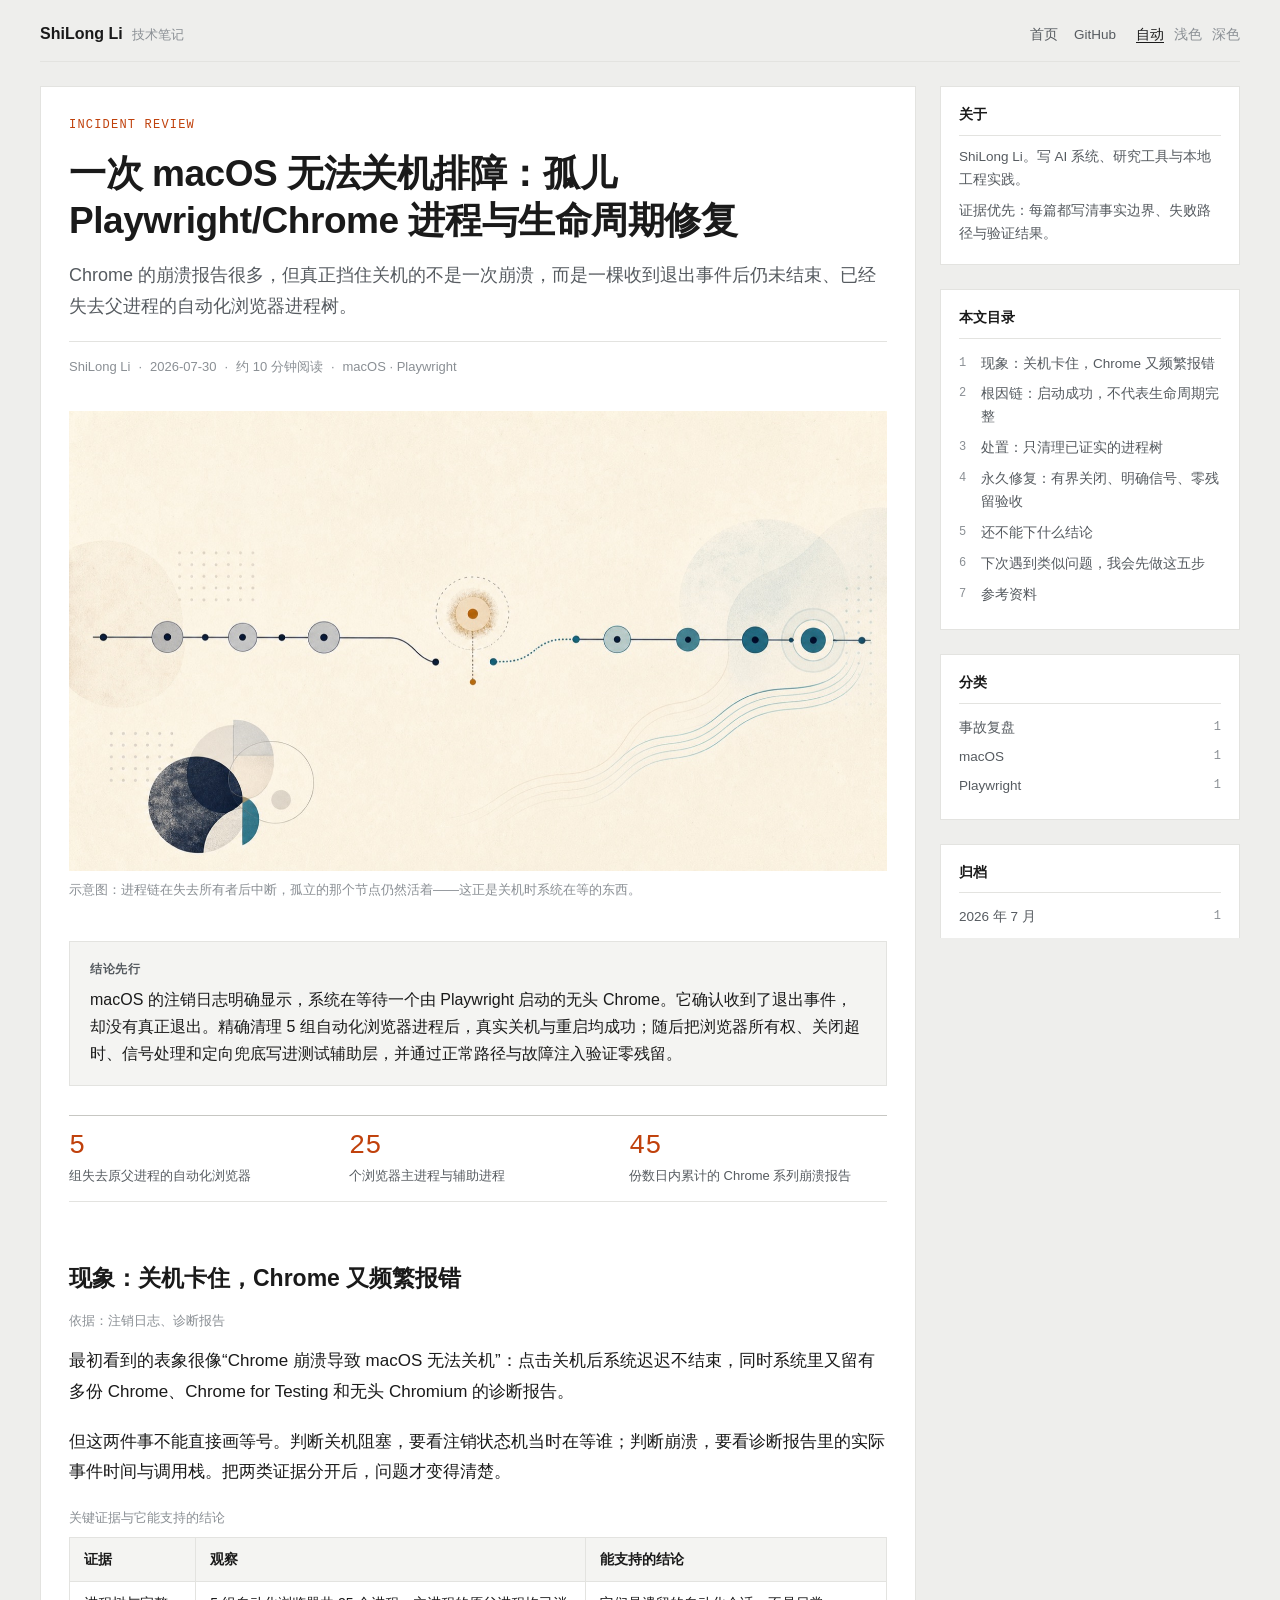
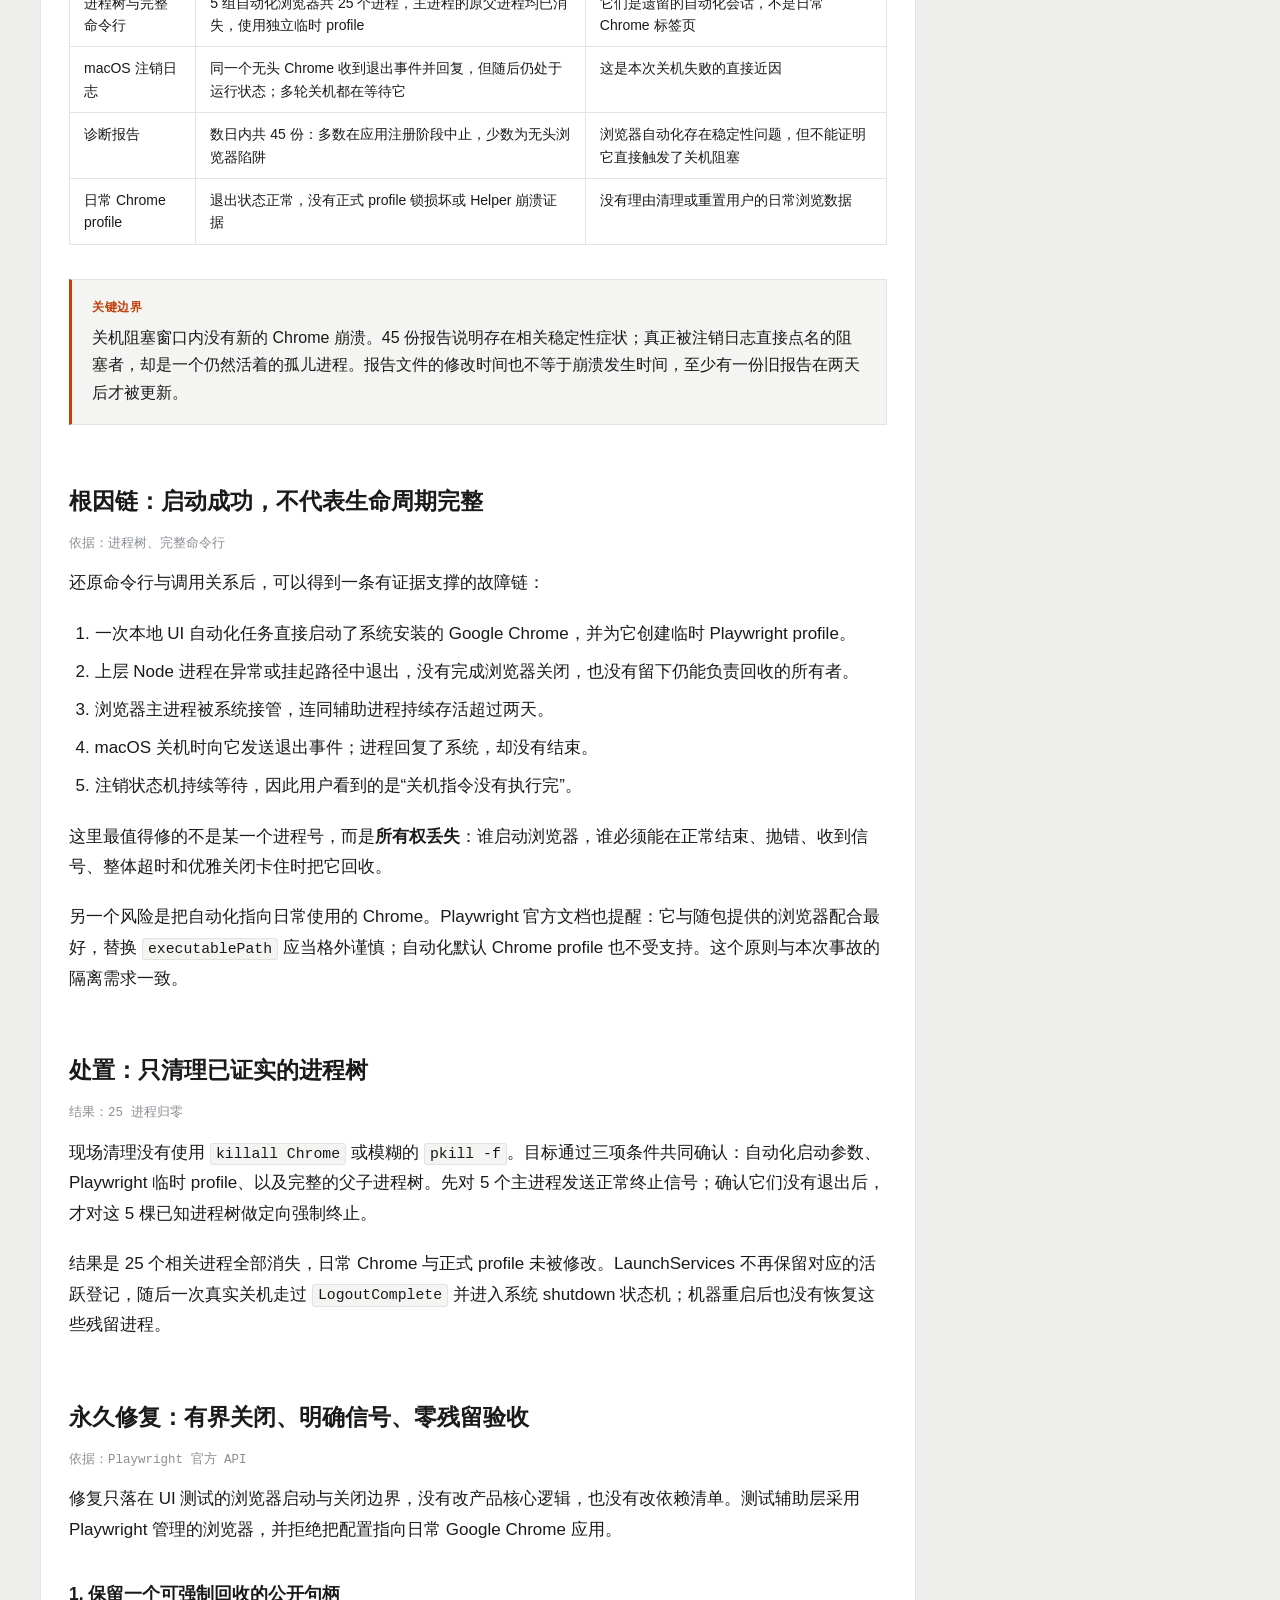
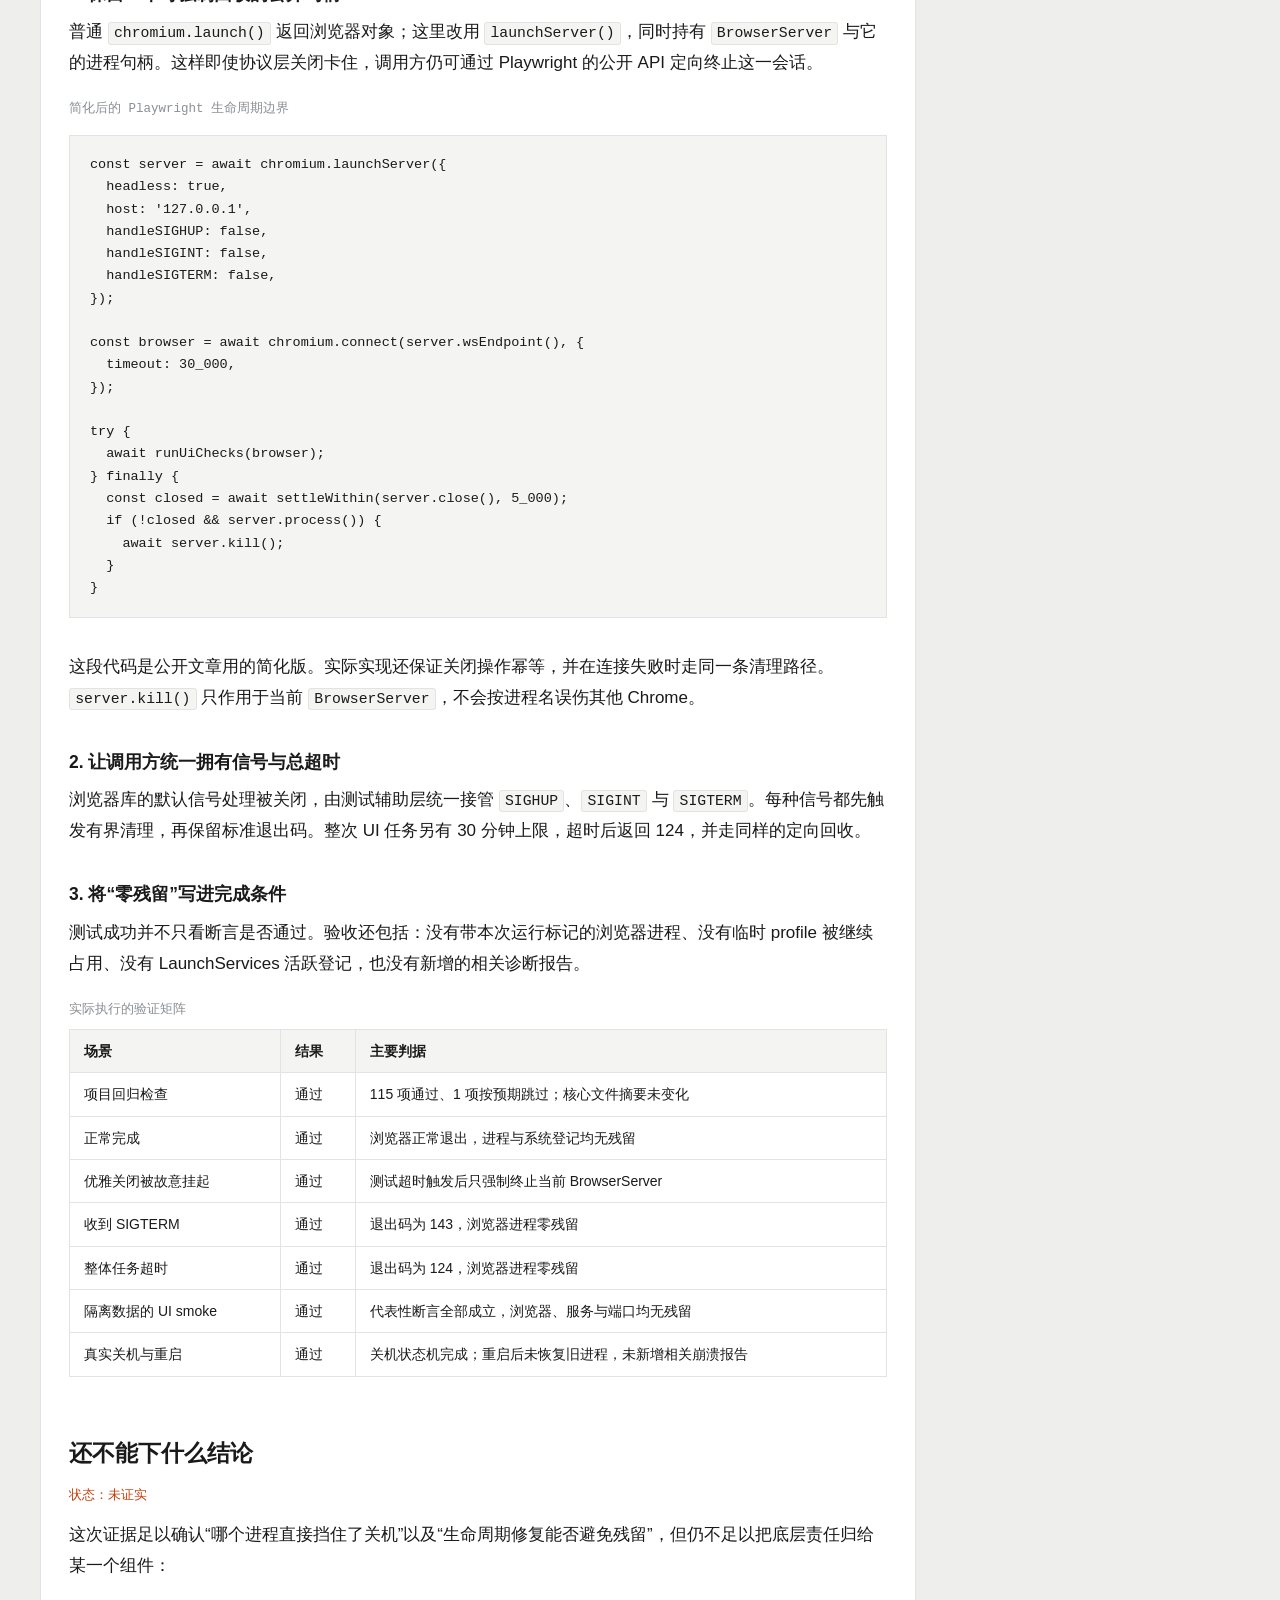
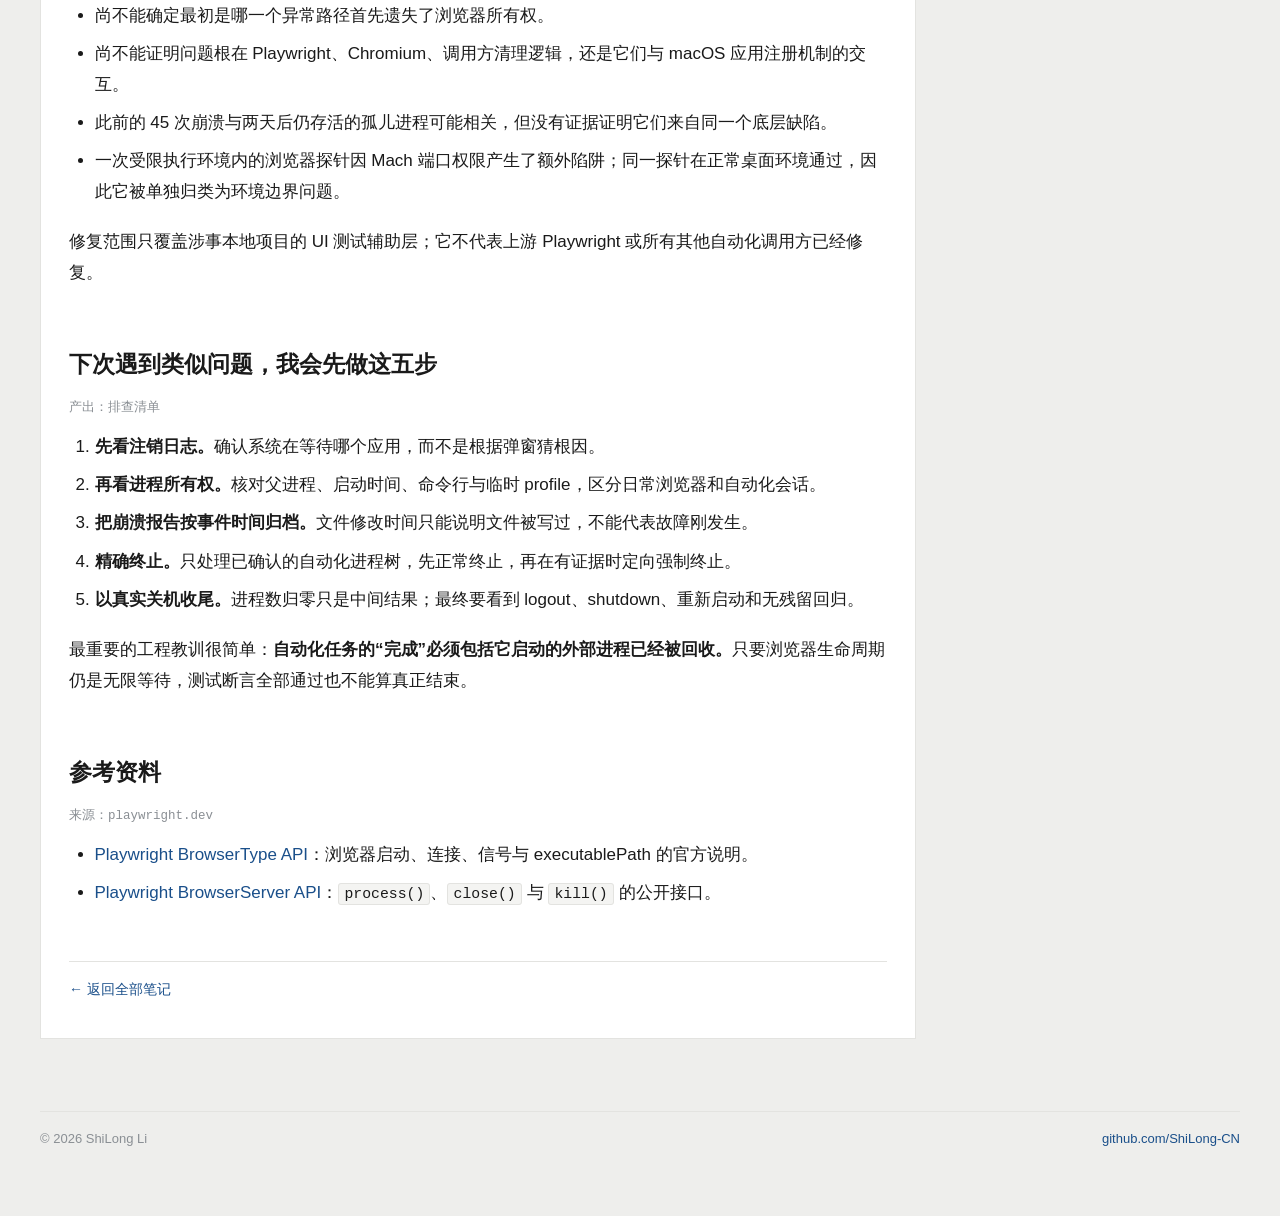
==== commit f48f9893: "Adopt the cnblogs layout: content card on a tinted ground, right sidebar Measured a cnblogs personal" ====
--- a/posts/macos-shutdown-playwright-chrome/index.html
+++ b/posts/macos-shutdown-playwright-chrome/index.html
@@ -72,6 +72,8 @@
   </header>
 
   <main id="article" class="article-shell">
+    <div class="layout">
+    <div class="card">
     <article>
       <header class="article-header">
         <p class="eyebrow">Incident review</p>
@@ -90,19 +92,6 @@
         </figure>
       </header>
 
-        <details class="toc">
-          <summary>本文目录</summary>
-          <ol>
-            <li><a href="#symptom">现象：关机卡住，Chrome 又频繁报错</a></li>
-            <li><a href="#chain">根因链：启动成功，不代表生命周期完整</a></li>
-            <li><a href="#cleanup">处置：只清理已证实的进程树</a></li>
-            <li><a href="#fix">永久修复：有界关闭、明确信号、零残留验收</a></li>
-            <li><a href="#limits">还不能下什么结论</a></li>
-            <li><a href="#checklist">下次遇到类似问题，我会先做这五步</a></li>
-            <li><a href="#references">参考资料</a></li>
-          </ol>
-        </details>
-
       <div class="article-body">
         <aside class="note" aria-label="结论摘要">
           <b class="note-label">结论先行</b>
@@ -326,6 +315,55 @@
         <a href="../../">← 返回全部笔记</a>
       </nav>
     </article>
+    </div>
+
+    <aside class="sidebar">
+      <div class="side-sticky">
+      <section class="side-mod">
+        <h2>关于</h2>
+        <p>ShiLong Li。写 AI 系统、研究工具与本地工程实践。</p>
+        <p>证据优先：每篇都写清事实边界、失败路径与验证结果。</p>
+      </section>
+
+      <nav class="side-mod side-toc" aria-label="本文目录">
+        <h2>本文目录</h2>
+        <ol>
+          <li><a href="#symptom">现象：关机卡住，Chrome 又频繁报错</a></li>
+          <li><a href="#chain">根因链：启动成功，不代表生命周期完整</a></li>
+          <li><a href="#cleanup">处置：只清理已证实的进程树</a></li>
+          <li><a href="#fix">永久修复：有界关闭、明确信号、零残留验收</a></li>
+          <li><a href="#limits">还不能下什么结论</a></li>
+          <li><a href="#checklist">下次遇到类似问题，我会先做这五步</a></li>
+          <li><a href="#references">参考资料</a></li>
+        </ol>
+      </nav>
+
+      <section class="side-mod">
+        <h2>分类</h2>
+        <ul>
+          <li><span>事故复盘</span><span class="count">1</span></li>
+          <li><span>macOS</span><span class="count">1</span></li>
+          <li><span>Playwright</span><span class="count">1</span></li>
+        </ul>
+      </section>
+
+      <section class="side-mod">
+        <h2>归档</h2>
+        <ul>
+          <li><span>2026 年 7 月</span><span class="count">1</span></li>
+        </ul>
+      </section>
+
+      <section class="side-mod">
+        <h2>常用链接</h2>
+        <ul>
+          <li><a href="https://github.com/ShiLong-CN">GitHub</a></li>
+          <li><a href="https://github.com/ShiLong-CN/ShiLong-CN.github.io">本站源码</a></li>
+        </ul>
+      </section>
+      </div>
+    </aside>
+    </div>
   </main>
 
   <footer class="site-footer">
--- a/assets/styles.css
+++ b/assets/styles.css
@@ -6,8 +6,9 @@
 :root {
   color-scheme: light;
 
-  --paper: #fdfdfd;
-  --surface: #f3f3f1;
+  --page: #eeeeec;
+  --paper: #ffffff;
+  --surface: #f4f4f2;
   --ink: #1a1a1a;
   --ink-2: #565b60;
   --ink-3: #8a8f94;
@@ -17,8 +18,13 @@
   --ember: #c0410c;
   --selection: #dbe6f3;
 
-  --measure: 730px;
-  --bleed: 900px;
+  /* Frame 1200 = card 876 + gap 24 + sidebar 300. Card padding 28 leaves an
+     820px measure, which is where cnblogs lands too (measured 818). */
+  --frame: 1200px;
+  --side: 300px;
+  --gap: 24px;
+  --pad: 28px;
+  --measure: 820px;
 
   --sans: -apple-system, BlinkMacSystemFont, "Segoe UI", "PingFang SC",
     "Hiragino Sans GB", "Microsoft YaHei", Roboto, "Helvetica Neue", Arial,
@@ -30,8 +36,9 @@
 :root[data-theme="dark"] {
   color-scheme: dark;
 
-  --paper: #0f1113;
-  --surface: #191c1f;
+  --page: #0b0d0f;
+  --paper: #131619;
+  --surface: #1c2024;
   --ink: #e6e6e3;
   --ink-2: #9aa0a6;
   --ink-3: #71777d;
@@ -46,8 +53,9 @@
   :root:not([data-theme]) {
     color-scheme: dark;
 
-    --paper: #0f1113;
-    --surface: #191c1f;
+    --page: #0b0d0f;
+    --paper: #131619;
+    --surface: #1c2024;
     --ink: #e6e6e3;
     --ink-2: #9aa0a6;
     --ink-3: #71777d;
@@ -66,7 +74,7 @@
 }
 
 html {
-  background: var(--paper);
+  background: var(--page);
   scroll-behavior: smooth;
 }
 
@@ -75,7 +83,7 @@
   margin: 0;
   display: flex;
   flex-direction: column;
-  background: var(--paper);
+  background: var(--page);
   color: var(--ink);
   font-family: var(--sans);
   font-size: 16px;
@@ -130,7 +138,7 @@
 .site-footer,
 .shell,
 .article-shell {
-  width: min(calc(100% - 40px), var(--measure));
+  width: min(calc(100% - 48px), var(--frame));
   margin-right: auto;
   margin-left: auto;
 }
@@ -214,13 +222,123 @@
 
 /* --- index -------------------------------------------------------------- */
 
-.shell {
-  margin-bottom: 64px;
+.shell,
+.article-shell {
+  margin-bottom: 40px;
+}
+
+/* --- card + sidebar ----------------------------------------------------- */
+
+.layout {
+  display: grid;
+  grid-template-columns: minmax(0, 1fr) var(--side);
+  gap: var(--gap);
+  align-items: start;
+  margin-top: 24px;
+}
+
+.card {
+  min-width: 0;
+  padding: var(--pad) var(--pad) 36px;
+  background: var(--paper);
+  border: 1px solid var(--rule);
+}
+
+/* Bounded, or a sidebar taller than the viewport strands its last module. */
+.side-sticky {
+  position: sticky;
+  top: 24px;
+  display: flex;
+  flex-direction: column;
+  gap: var(--gap);
+  max-height: calc(100vh - 48px);
+  overflow-y: auto;
+  scrollbar-width: thin;
+}
+
+.side-mod {
+  padding: 16px 18px 18px;
+  background: var(--paper);
+  border: 1px solid var(--rule);
+  font-size: 13.5px;
+  line-height: 1.7;
+}
+
+.side-mod h2 {
+  margin: 0 0 10px;
+  padding-bottom: 8px;
+  border-bottom: 1px solid var(--rule);
+  color: var(--ink);
+  font-size: 14px;
+  font-weight: 650;
+}
+
+.side-mod p {
+  margin: 0 0 8px;
+  color: var(--ink-2);
+}
+
+.side-mod p:last-child {
+  margin-bottom: 0;
+}
+
+.side-mod ul,
+.side-mod ol {
+  margin: 0;
+  padding: 0;
+  list-style: none;
+}
+
+.side-mod li {
+  display: flex;
+  justify-content: space-between;
+  gap: 10px;
+  padding: 3px 0;
+  color: var(--ink-2);
+}
+
+.side-mod li .count {
+  color: var(--ink-3);
+  font-family: var(--mono);
+  font-size: 12px;
+}
+
+/* Sidebar table of contents: numbers come from the article's own order. */
+.side-toc ol {
+  counter-reset: toc;
+}
+
+.side-toc li {
+  display: list-item;
+  padding: 4px 0 4px 22px;
+  position: relative;
+  counter-increment: toc;
+}
+
+.side-toc li::before {
+  content: counter(toc);
+  position: absolute;
+  left: 0;
+  color: var(--ink-3);
+  font-family: var(--mono);
+  font-size: 12px;
+}
+
+.side-toc a {
+  color: var(--ink-2);
+}
+
+.side-toc a:hover {
+  color: var(--link);
 }
 
 .intro {
-  padding: 40px 0 34px;
+  padding: 0 0 26px;
   border-bottom: 1px solid var(--rule);
+}
+
+.intro > * {
+  max-width: var(--measure);
 }
 
 .intro p {
@@ -322,10 +440,11 @@
 }
 
 .article-header {
-  padding: 44px 0 0;
+  padding: 0;
 }
 
 .article-header h1 {
+  max-width: 20em;
   margin: 14px 0 0;
   color: var(--ink);
   font-size: clamp(27px, 3.6vw, 37px);
@@ -335,6 +454,7 @@
 }
 
 .article-deck {
+  max-width: var(--measure);
   margin: 16px 0 0;
   color: var(--ink-2);
   font-size: 18px;
@@ -356,7 +476,9 @@
   margin: 0 8px;
 }
 
+/* Capped to the reading measure: at frame width the 16:9 hero eats the fold. */
 .article-figure {
+  max-width: var(--measure);
   margin: 32px 0 0;
 }
 
@@ -386,63 +508,18 @@
   line-height: 1.6;
 }
 
-/* --- table of contents -------------------------------------------------- */
-
-.toc {
-  margin: 34px 0 0;
-  padding: 14px 18px;
-  border: 1px solid var(--rule);
-  background: var(--surface);
-  font-size: 14.5px;
-}
-
-.toc summary {
-  color: var(--ink-2);
-  cursor: pointer;
-  font-size: 13px;
-  list-style: none;
-}
-
-.toc summary::-webkit-details-marker {
-  display: none;
-}
-
-.toc summary::before {
-  content: "▸";
-  display: inline-block;
-  margin-right: 8px;
-  color: var(--ink-3);
-  transition: transform 0.15s ease;
-}
-
-.toc[open] summary::before {
-  transform: rotate(90deg);
-}
-
-.toc ol {
-  margin: 12px 0 2px;
-  padding-left: 22px;
-  color: var(--ink-3);
-}
-
-.toc li {
-  margin-bottom: 5px;
-}
-
-.toc li:last-child {
-  margin-bottom: 0;
-}
-
-.toc a {
-  color: var(--ink-2);
-}
-
 /* --- article body ------------------------------------------------------- */
 
+/* Everything in the body is capped at the reading measure; the wide blocks
+   opt back out to the full frame. */
 .article-body {
   margin-top: 40px;
   font-size: 17px;
-  line-height: 1.75;
+  line-height: 1.8;
+}
+
+.article-body > * {
+  max-width: var(--measure);
 }
 
 .article-body p,
@@ -562,10 +639,8 @@
 }
 
 .article-body > .bleed,
-.code-block {
-  width: min(var(--bleed), calc(100vw - 40px));
-  margin-left: 50%;
-  transform: translateX(-50%);
+.article-body > .code-block {
+  max-width: none;
 }
 
 .code-block {
@@ -661,7 +736,7 @@
 /* --- 404 ---------------------------------------------------------------- */
 
 .notice {
-  padding: 80px 0 110px;
+  padding: 40px 0 60px;
 }
 
 .notice h1 {
@@ -678,9 +753,27 @@
 
 /* --- responsive --------------------------------------------------------- */
 
+/* Sidebar drops below the article once the frame can no longer hold both. */
+@media (max-width: 1000px) {
+  .layout {
+    grid-template-columns: minmax(0, 1fr);
+  }
+
+  .side-sticky {
+    position: static;
+  }
+}
+
 @media (max-width: 620px) {
   body {
     font-size: 15.5px;
+  }
+
+  .site-header,
+  .site-footer,
+  .shell,
+  .article-shell {
+    width: calc(100% - 36px);
   }
 
   .header-actions {
@@ -726,9 +819,6 @@
     scroll-behavior: auto;
   }
 
-  .toc summary::before {
-    transition: none;
-  }
 }
 
 @media print {
@@ -737,21 +827,15 @@
   .article-nav,
   .skip-link,
   .theme-switcher,
-  .toc {
+  .sidebar {
     display: none;
   }
 
   .article-shell,
-  .article-body {
+  .article-body,
+  .article-body > * {
     width: 100%;
     max-width: none;
-  }
-
-  .article-body > .bleed,
-  .code-block {
-    width: 100%;
-    margin-left: 0;
-    transform: none;
   }
 
   body {
